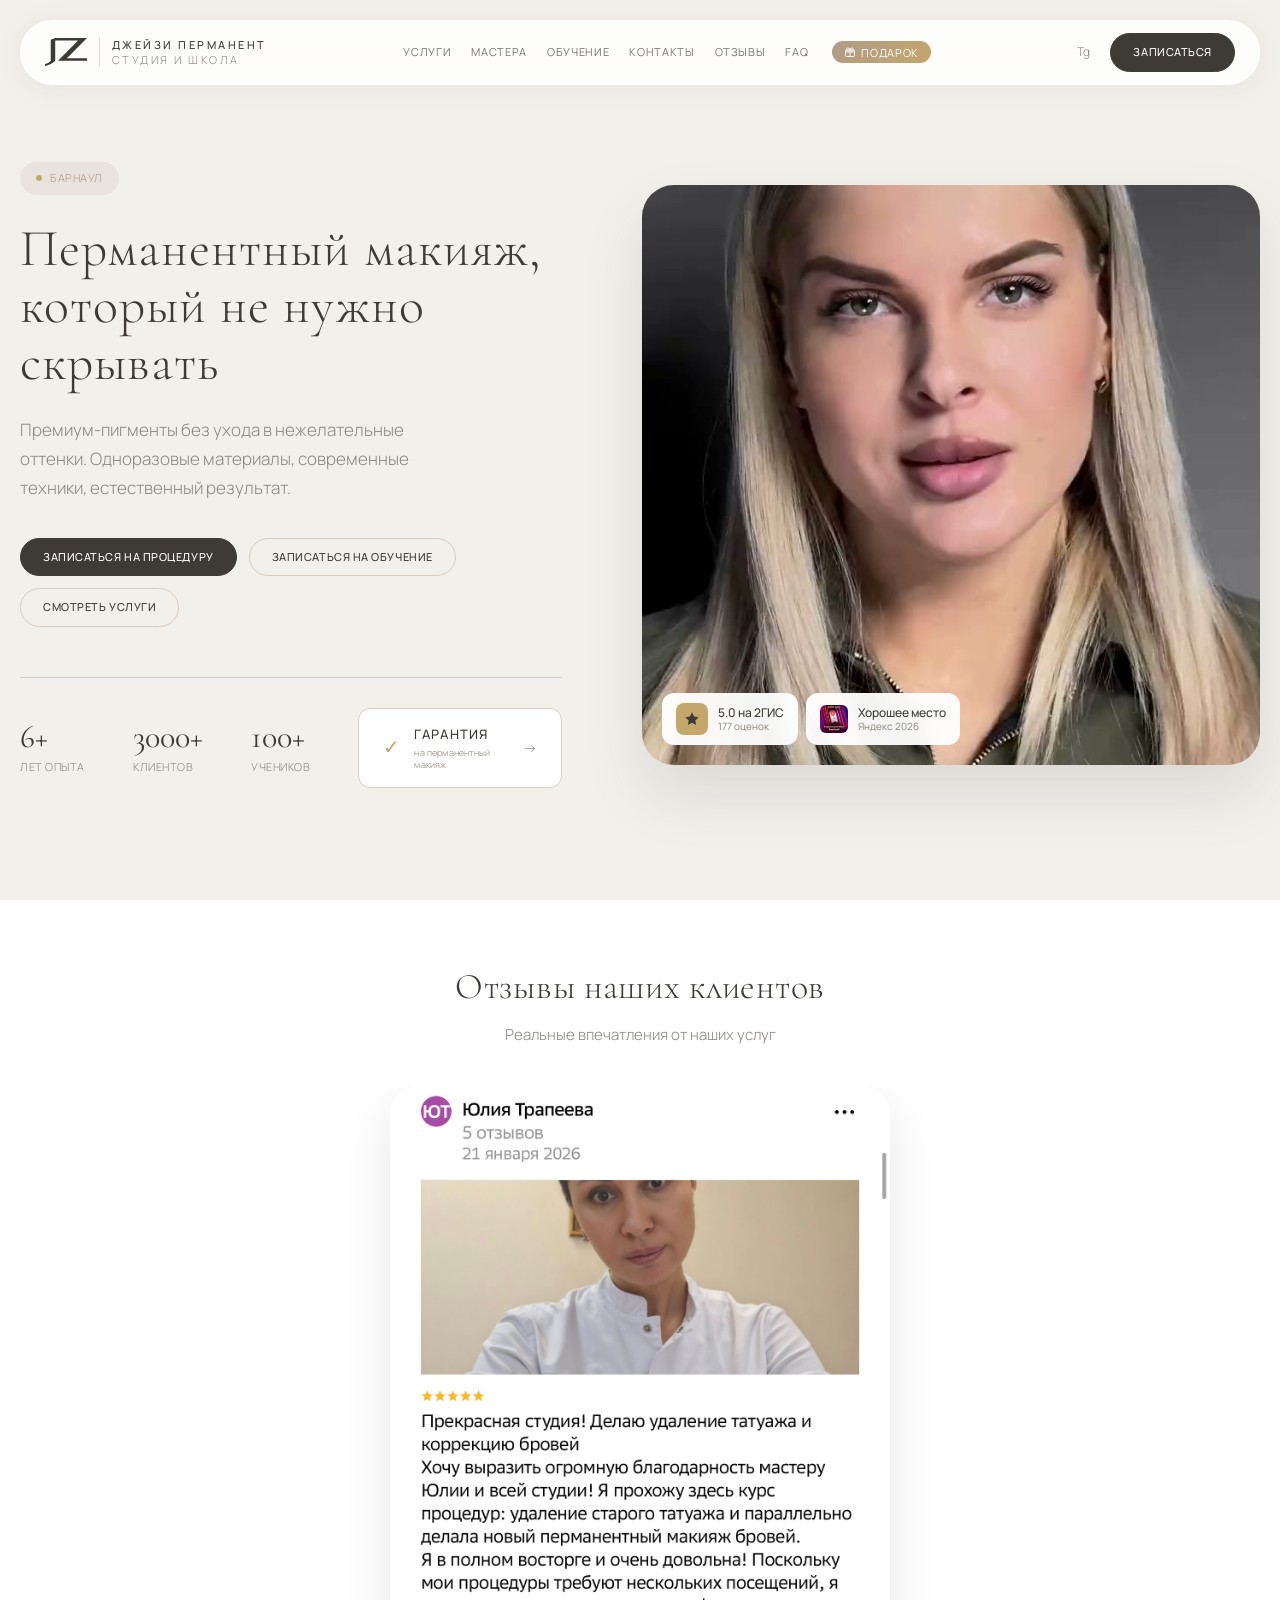
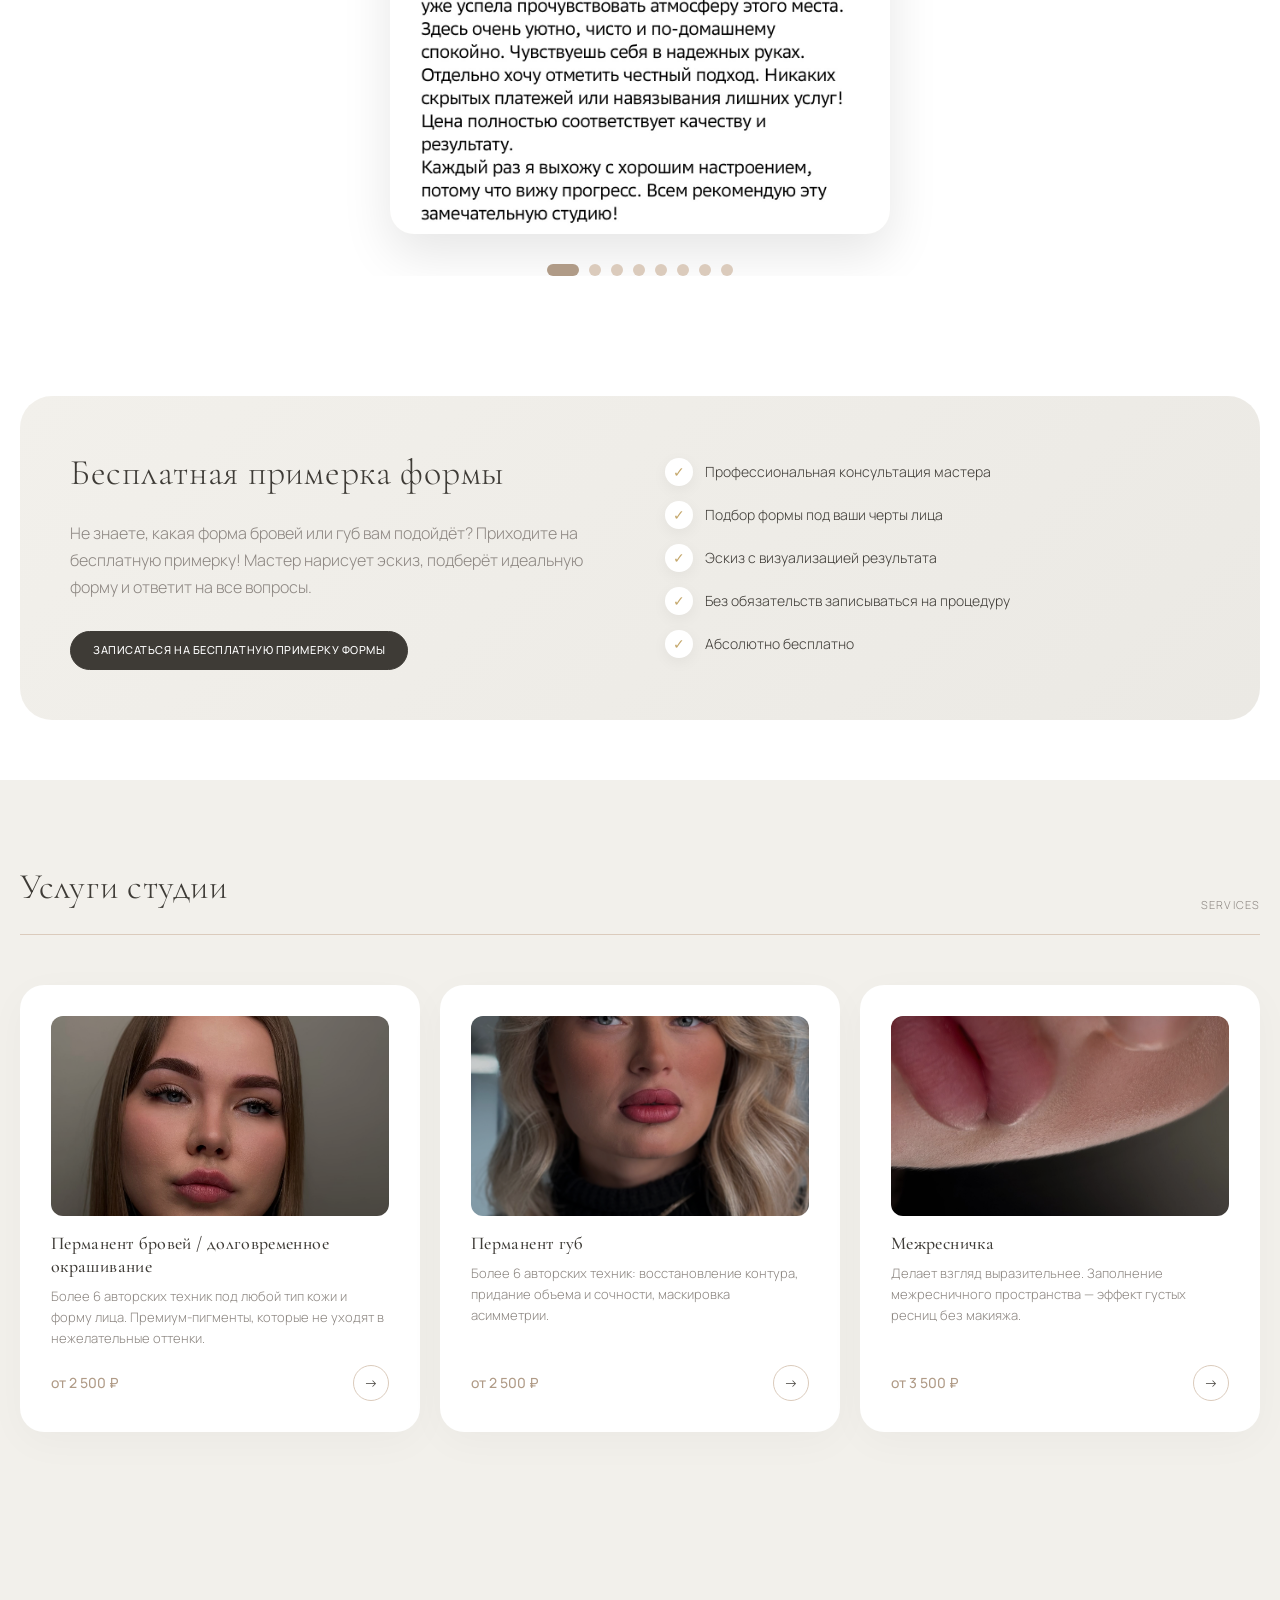
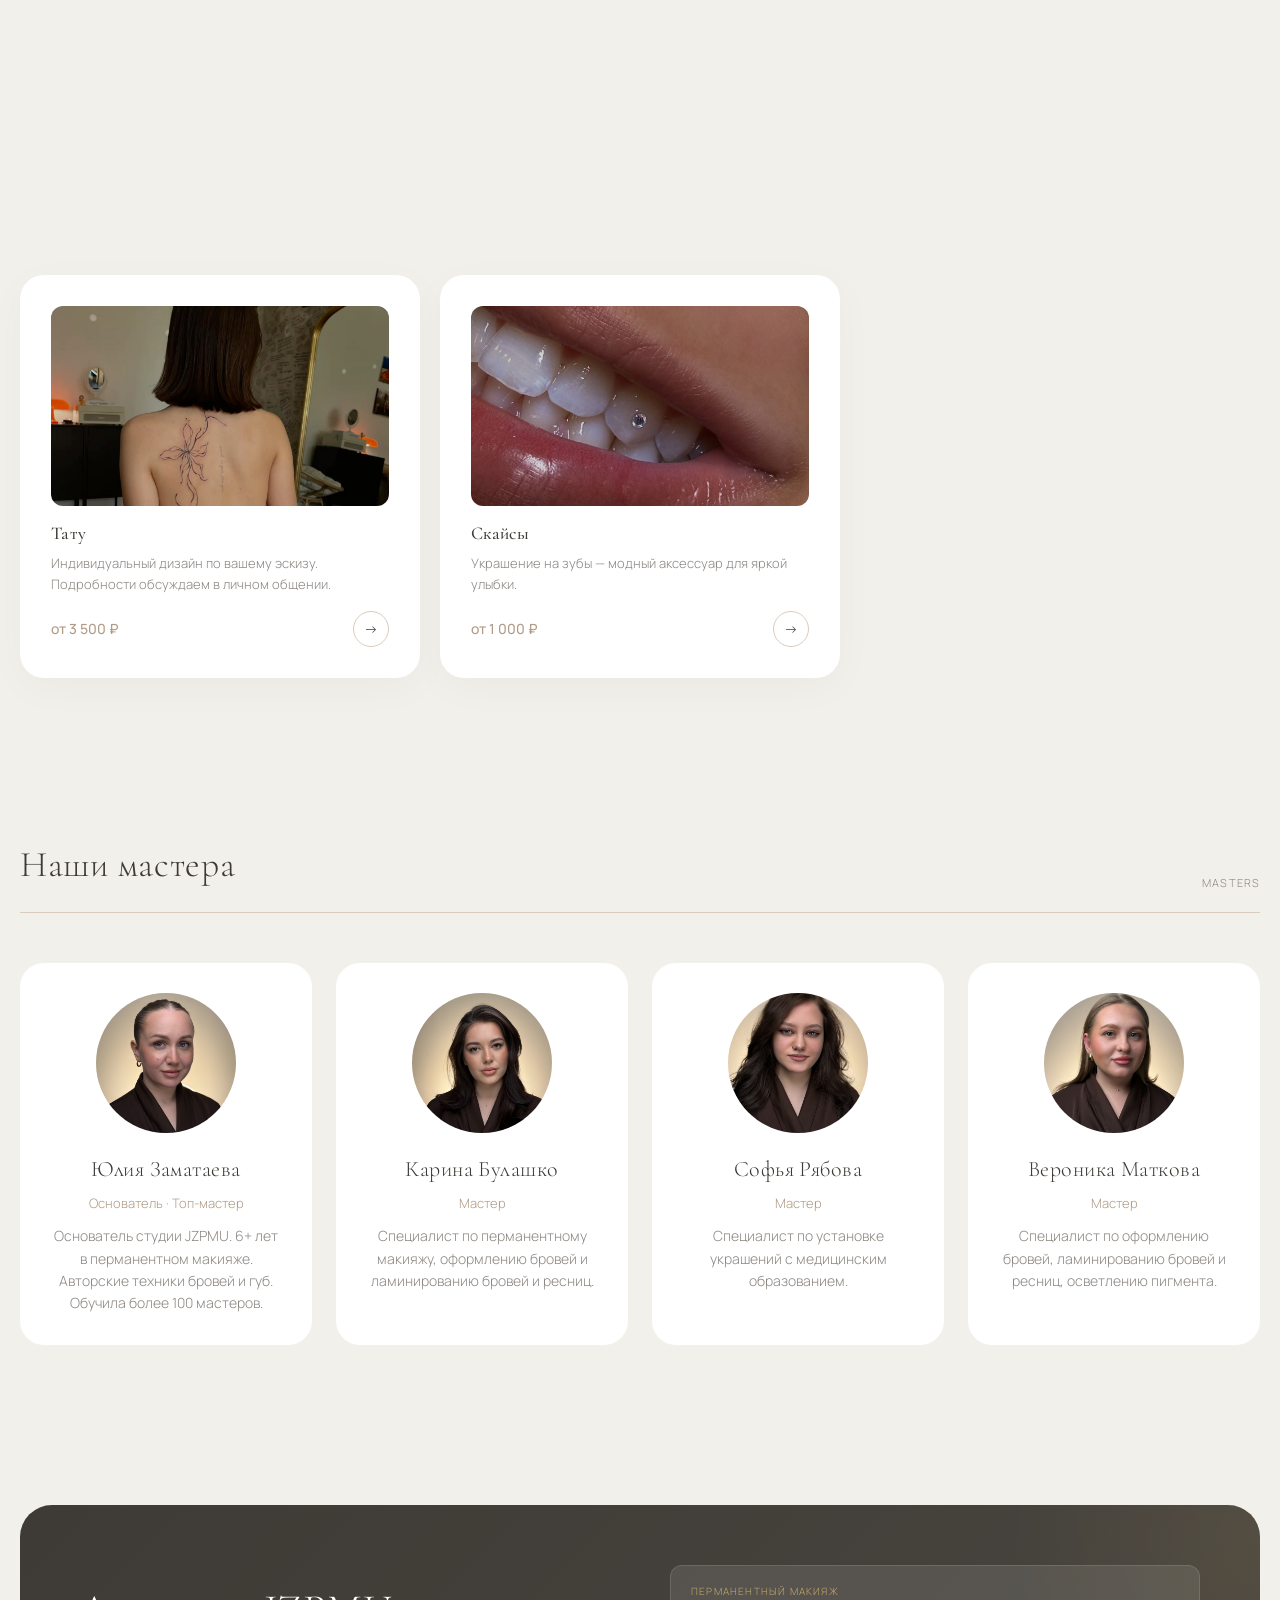
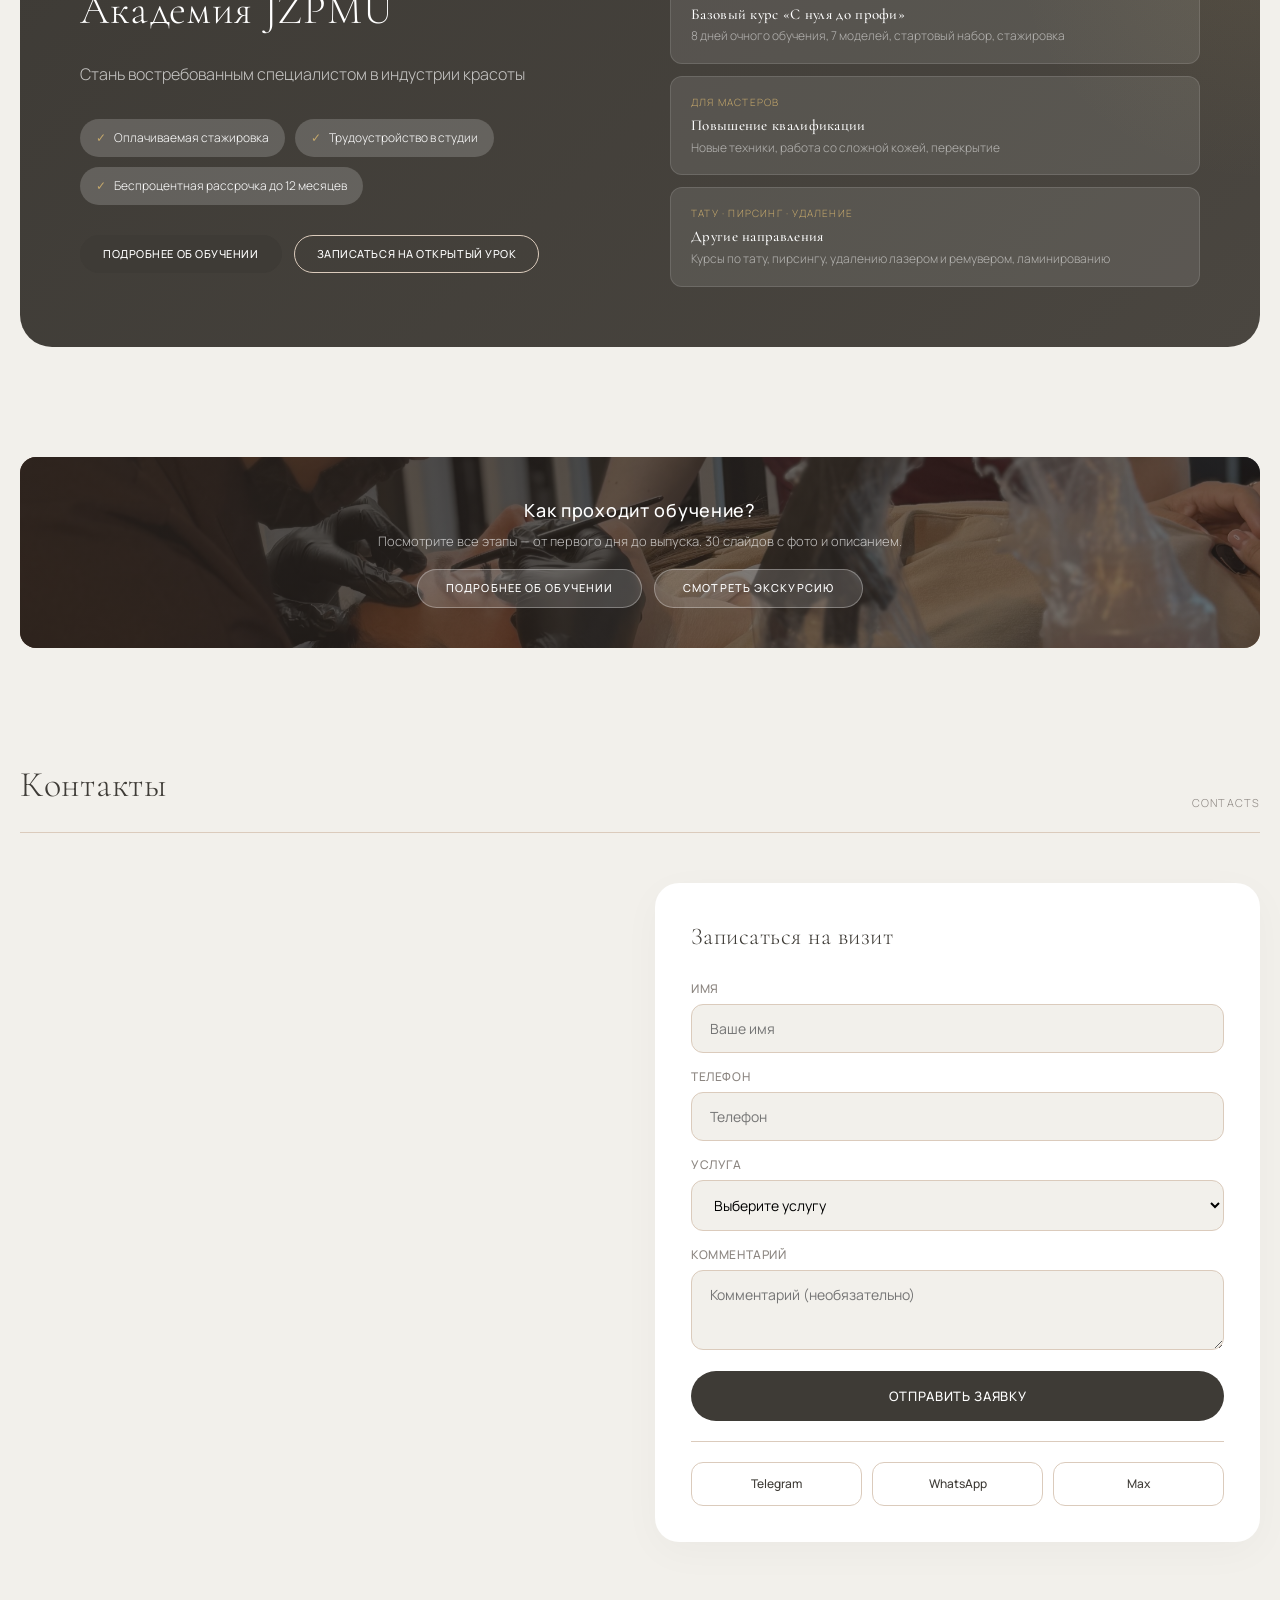
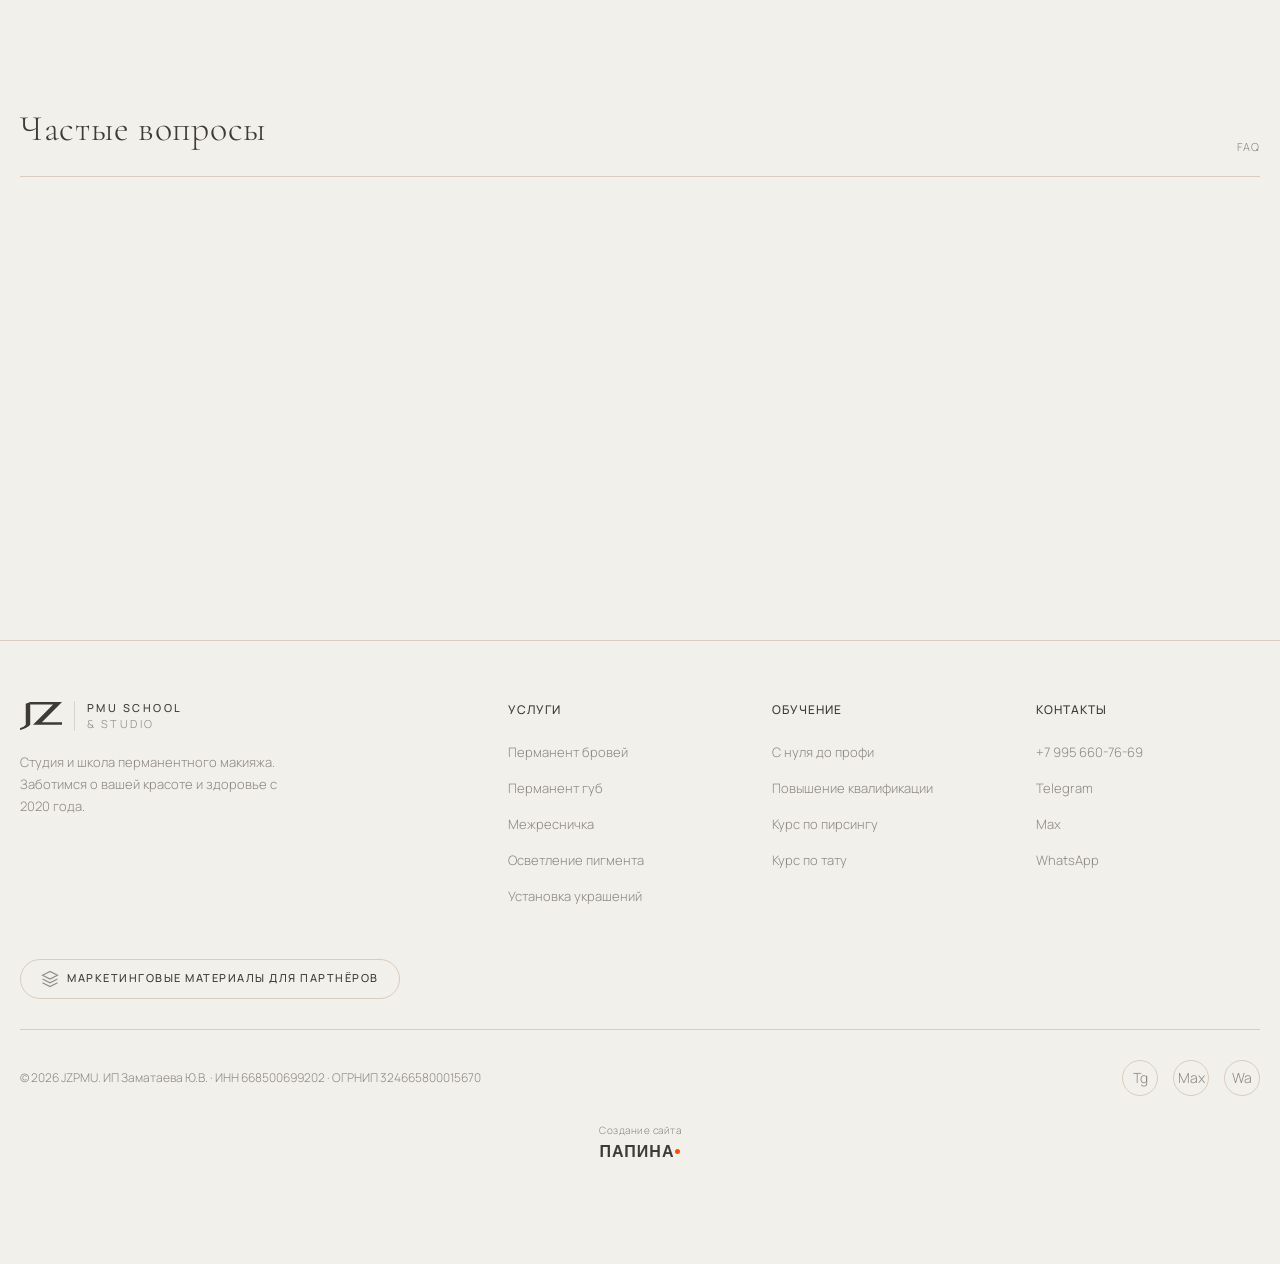
==== index.html @ f604bcf5 "Межресничка: исправлено кадрирование — глаз теперь в центре кадра Made-with: Cursor" ====
<!DOCTYPE html>
<html lang="ru">
<head>
    <meta charset="UTF-8">
    <meta name="viewport" content="width=device-width, initial-scale=1.0">
    <title>JZPMU | Студия и школа перманентного макияжа в Барнауле</title>
    <meta name="description" content="Перманентный макияж бровей, губ, межресничка в Барнауле. Более 6 авторских техник, премиум-пигменты. Обучение мастеров ПМ с нуля. Студия Юлии Заматаевой.">
    <meta name="keywords" content="перманентный макияж Барнаул, ПМ брови, ПМ губы, межресничка, обучение перманентному макияжу, тату, пирсинг, скайсы">
    <link rel="canonical" href="https://jzpmu.ru/">
    <link rel="icon" href="./logo.png" type="image/png">

    <meta property="og:type" content="website">
    <meta property="og:title" content="JZPMU — Студия перманентного макияжа в Барнауле">
    <meta property="og:description" content="Более 6 авторских техник ПМ бровей и губ. Обучение мастеров с нуля. Премиум-пигменты, только одноразовые материалы.">
    <meta property="og:image" content="https://jzpmu.ru/photos/brows-new.jpg">
    <meta property="og:url" content="https://jzpmu.ru/">
    <meta property="og:locale" content="ru_RU">

    <meta name="twitter:card" content="summary_large_image">
    <meta name="twitter:title" content="JZPMU — Студия перманентного макияжа в Барнауле">
    <meta name="twitter:description" content="Более 6 авторских техник ПМ бровей и губ. Обучение мастеров с нуля.">
    <meta name="twitter:image" content="https://jzpmu.ru/photos/brows-new.jpg">

    <link rel="preconnect" href="https://fonts.googleapis.com">
    <link rel="preconnect" href="https://fonts.gstatic.com" crossorigin>
    <link href="https://fonts.googleapis.com/css2?family=Cormorant+Garamond:wght@300;400;500;600&family=Manrope:wght@300;400;500;600&display=swap" rel="stylesheet">
    
    <link rel="stylesheet" href="./style.css">

    <script type="application/ld+json">
    {
      "@context": "https://schema.org",
      "@type": "BeautySalon",
      "name": "JZPMU — Студия перманентного макияжа",
      "description": "Перманентный макияж бровей, губ, межресничка, пирсинг, тату, скайсы в Барнауле. Обучение мастеров ПМ.",
      "url": "https://jzpmu.ru/",
      "image": "https://jzpmu.ru/photos/brows-new.jpg",
      "telephone": "+7-923-162-15-17",
      "address": {
        "@type": "PostalAddress",
        "streetAddress": "ул. Малахова, 148",
        "addressLocality": "Барнаул",
        "addressRegion": "Алтайский край",
        "addressCountry": "RU"
      },
      "geo": {
        "@type": "GeoCoordinates",
        "latitude": 53.3466,
        "longitude": 83.7691
      },
      "openingHoursSpecification": {
        "@type": "OpeningHoursSpecification",
        "dayOfWeek": ["Monday","Tuesday","Wednesday","Thursday","Friday","Saturday","Sunday"],
        "opens": "09:00",
        "closes": "21:00"
      },
      "priceRange": "₽₽",
      "hasOfferCatalog": {
        "@type": "OfferCatalog",
        "name": "Услуги",
        "itemListElement": [
          {"@type": "Offer", "itemOffered": {"@type": "Service", "name": "Перманент бровей", "description": "Более 6 авторских техник под любой тип кожи и форму лица"}},
          {"@type": "Offer", "itemOffered": {"@type": "Service", "name": "Перманент губ", "description": "Авторские техники перманентного макияжа губ"}},
          {"@type": "Offer", "itemOffered": {"@type": "Service", "name": "Межресничка", "description": "Перманентная прорисовка межресничного пространства"}},
          {"@type": "Offer", "itemOffered": {"@type": "Service", "name": "Тату", "description": "Мини-тату и художественные татуировки"}},
          {"@type": "Offer", "itemOffered": {"@type": "Service", "name": "Пирсинг", "description": "Профессиональный пирсинг"}},
          {"@type": "Offer", "itemOffered": {"@type": "Service", "name": "Скайсы", "description": "Украшения для зубов"}}
        ]
      }
    }
    </script>
</head>
<body>
    <a href="#main-content" class="skip-link">Перейти к содержимому</a>

    <!-- HEADER -->
    <header>
        <nav class="navbar">
            <div class="logo">
                <img src="./logo.svg" alt="Джейзи Перманент — Студия и школа" class="logo-mark">
                <!-- Десктоп: одна строка -->
                <div class="logo-text logo-text--desktop">Джейзи Перманент — Студия и школа</div>
                <!-- Мобайл: divider + две строки -->
                <div class="logo-divider"></div>
                <div class="logo-name-mobile">
                    <span class="logo-name__primary">Джейзи Перманент</span>
                    <span class="logo-name__secondary">Студия и школа</span>
                </div>
            </div>

            <div class="nav-menu">
                <a href="#services">Услуги</a>
                <a href="#masters">Мастера</a>
                <a href="academy.html">Обучение</a>
                <a href="#contacts">Контакты</a>
                <a href="#reviews">Отзывы</a>
                <a href="#faq">FAQ</a>
                <a href="#fitting" class="nav-gift"><svg viewBox="0 0 24 24"><rect x="3" y="8" width="18" height="13" rx="2"/><path d="M12 8v13"/><path d="M3 12h18"/><path d="M12 8a4 4 0 00-4-4c-1.5 0-3 1-3 3s2 3 4 3"/><path d="M12 8a4 4 0 014-4c1.5 0 3 1 3 3s-2 3-4 3"/></svg>Подарок</a>
            </div>

            <div class="nav-buttons">
                <a href="https://t.me/jzpmu" class="btn-icon nav-tg" target="_blank">Tg</a>
                <a href="https://dkd.su/1000288" class="btn-pill primary nav-book" target="_blank">Записаться</a>
                <button class="mobile-menu-btn" id="mobileMenuBtn">
                    <span></span>
                    <span></span>
                    <span></span>
                </button>
            </div>
        </nav>
    </header>

    <main id="main-content">

    <!-- STICKY-БАР (мобайл) -->
    <div class="sticky-bar" id="sticky-bar" aria-hidden="true">
        <div class="sticky-bar__inner">
            <a href="https://t.me/jzpmu" class="sticky-tg" target="_blank" rel="noopener" aria-label="Написать в Telegram">
                <div class="sticky-tg__circle">
                    <svg viewBox="0 0 24 24" fill="currentColor" aria-hidden="true">
                        <path d="M12 0C5.373 0 0 5.373 0 12s5.373 12 12 12 12-5.373 12-12S18.627 0 12 0zm5.562 8.248l-2.04 9.613c-.15.674-.544.838-1.103.52l-3.04-2.24-1.467 1.412c-.162.162-.298.298-.612.298l.218-3.092 5.632-5.09c.245-.218-.054-.338-.38-.12L7.24 14.48l-3.01-.94c-.654-.204-.667-.654.137-.97l11.73-4.524c.544-.196 1.02.12.844.97z"/>
                    </svg>
                </div>
                <div class="sticky-tg__text">
                    <span class="sticky-tg__label">Telegram</span>
                    <span class="sticky-tg__sub">Написать нам</span>
                </div>
            </a>
            <a href="https://dkd.su/1000288" class="sticky-btn-book" target="_blank">Записаться</a>
        </div>
    </div>

    <!-- МОБИЛЬНОЕ МЕНЮ -->
    <div class="mobile-menu-overlay" id="mobileMenuOverlay"></div>
    <div class="mobile-menu-panel" id="mobileMenuPanel">
        <button class="mobile-menu-close" id="mobileMenuClose">×</button>
        <nav>
            <a href="#services">Услуги</a>
            <a href="#masters">Мастера</a>
            <a href="academy.html">Обучение</a>
            <a href="#contacts">Контакты</a>
            <a href="#reviews">Отзывы</a>
            <a href="#faq">FAQ</a>
            <a href="#fitting" class="mobile-gift-link">Подарок</a>
            <a href="https://t.me/jzpmu" target="_blank">Telegram</a>
        </nav>
    </div>

    <!-- КНОПКА НАВЕРХ -->
    <button class="back-to-top" id="backToTop" aria-label="Наверх">↑</button>

    <!-- HERO -->
    <section class="hero">
        <div class="container">
            <div class="hero-layout">
                <div class="hero-content">
                    <div class="hero-badge">Барнаул</div>
                    <h1>Перманентный макияж, который не нужно скрывать</h1>
                    <p>Премиум-пигменты без ухода в нежелательные оттенки. Одноразовые материалы, современные техники, естественный результат.</p>

                    <div class="hero-buttons">
                        <a href="https://dkd.su/1000288" class="btn-pill primary" target="_blank">Записаться на процедуру</a>
                        <a href="academy.html" class="btn-pill">Записаться на обучение</a>
                        <a href="#services" class="btn-pill">Смотреть услуги</a>
                    </div>

                    <div class="hero-facts">
                        <div class="hero-fact">
                            <div class="hero-fact-number">6+</div>
                            <div class="hero-fact-label">Лет опыта</div>
                        </div>
                        <div class="hero-fact">
                            <div class="hero-fact-number">3000+</div>
                            <div class="hero-fact-label">Клиентов</div>
                        </div>
                        <div class="hero-fact">
                            <div class="hero-fact-number">100+</div>
                            <div class="hero-fact-label">Учеников</div>
                        </div>
                        <div class="hero-fact hero-fact--warranty" onclick="openModal('warranty')">
                            <div class="hero-fact-number">✓</div>
                            <div class="hero-fact-warranty-text">
                                <div class="hero-fact-label">Гарантия</div>
                                <div class="hero-fact-sub">на перманентный макияж</div>
                            </div>
                            <div class="hero-fact-arrow">→</div>
                        </div>
                    </div>
                </div>

                <div class="hero-img-container">
                    <video class="hero-img" autoplay muted loop playsinline poster="./photos/hero-poster.jpg" preload="metadata" style="object-fit: cover;">
                        <source src="./photos/hero-video.mp4" type="video/mp4">
                    </video>
                    <div class="hero-img-badges">
                        <div class="hero-img-badge">
                            <div class="hero-img-badge-icon"><svg width="16" height="16" viewBox="0 0 24 24" fill="currentColor" stroke="none"><path d="M12 2l3.09 6.26L22 9.27l-5 4.87 1.18 6.88L12 17.77l-6.18 3.25L7 14.14 2 9.27l6.91-1.01L12 2z"/></svg></div>
                            <div class="hero-img-badge-text">
                                5.0 на 2ГИС
                                <span>177 оценок</span>
                            </div>
                        </div>
                        <a href="https://yandex.ru/maps" target="_blank" rel="noopener" class="hero-img-badge hero-img-badge--yandex">
                            <img src="./photos/good-place-badge.jpg" alt="Яндекс Карты — Хорошее место 2026" width="28" height="28" style="border-radius: 6px;">
                            <div class="hero-img-badge-text">
                                Хорошее место
                                <span>Яндекс 2026</span>
                            </div>
                        </a>
                    </div>
                </div>
            </div>
        </div>
    </section>

    <!-- ОТЗЫВЫ -->
    <section class="reviews-section" id="reviews">
        <div class="container">
            <div class="reviews-header">
                <h2>Отзывы наших клиентов</h2>
                <p>Реальные впечатления от наших услуг</p>
            </div>

            <div class="reviews-slider">
                <div class="reviews-track" id="reviewsTrack">
                    <div class="review-slide">
                        <img loading="lazy" src="./photos/client-01.png" width="335" height="500" alt="Отзыв клиента" class="review-image">
                    </div>
                    <div class="review-slide">
                        <img loading="lazy" src="./photos/client-02.png" width="335" height="500" alt="Отзыв клиента" class="review-image">
                    </div>
                    <div class="review-slide">
                        <img loading="lazy" src="./photos/client-03.png" width="335" height="500" alt="Отзыв клиента" class="review-image">
                    </div>
                    <div class="review-slide">
                        <img loading="lazy" src="./photos/client-04.png" width="335" height="500" alt="Отзыв клиента" class="review-image">
                    </div>
                    <div class="review-slide">
                        <img loading="lazy" src="./photos/client-05.png" width="335" height="500" alt="Отзыв клиента" class="review-image">
                    </div>
                    <div class="review-slide">
                        <img loading="lazy" src="./photos/client-06.png" width="335" height="500" alt="Отзыв клиента" class="review-image">
                    </div>
                    <div class="review-slide">
                        <img loading="lazy" src="./photos/client-07.png" width="335" height="500" alt="Отзыв клиента" class="review-image">
                    </div>
                    <div class="review-slide">
                        <img loading="lazy" src="./photos/client-08.png" width="335" height="500" alt="Отзыв клиента" class="review-image">
                    </div>
                </div>

                <div class="review-dots">
                    <span class="review-dot active" data-slide="0"></span>
                    <span class="review-dot" data-slide="1"></span>
                    <span class="review-dot" data-slide="2"></span>
                    <span class="review-dot" data-slide="3"></span>
                    <span class="review-dot" data-slide="4"></span>
                    <span class="review-dot" data-slide="5"></span>
                    <span class="review-dot" data-slide="6"></span>
                    <span class="review-dot" data-slide="7"></span>
                </div>
            </div>
        </div>
    </section>

    <!-- БЕСПЛАТНАЯ ПРИМЕРКА ФОРМЫ -->
    <section class="fitting-section" id="fitting">
        <div class="container">
            <div class="fitting-card">
                <div class="fitting-content">
                    <h2>Бесплатная примерка формы</h2>
                    <p>Не знаете, какая форма бровей или губ вам подойдёт? Приходите на бесплатную примерку! Мастер нарисует эскиз, подберёт идеальную форму и ответит на все вопросы.</p>
                    
                    <a href="https://dkd.su/1000288" class="btn-pill primary" style="display: inline-flex;" target="_blank">Записаться на бесплатную примерку формы</a>
                </div>

                <div class="fitting-features">
                    <div class="fitting-feature">Профессиональная консультация мастера</div>
                    <div class="fitting-feature">Подбор формы под ваши черты лица</div>
                    <div class="fitting-feature">Эскиз с визуализацией результата</div>
                    <div class="fitting-feature">Без обязательств записываться на процедуру</div>
                    <div class="fitting-feature">Абсолютно бесплатно</div>
                </div>
            </div>
        </div>
    </section>

    <!-- УСЛУГИ -->
    <section id="services">
        <div class="container">
            <div class="section-header">
                <h2>Услуги студии</h2>
                <span>Services</span>
            </div>

            <div class="services-grid">

                <div class="card" onclick="openModal('brows')">
                    <img loading="lazy" class="card-img" src="./photos/brows-new.jpg" width="380" height="200" alt="Перманент бровей / долговременное окрашивание" style="object-position: center 28%;">
                    <h3>Перманент бровей / долговременное окрашивание</h3>
                    <p>Более 6 авторских техник под любой тип кожи и форму лица. Премиум-пигменты, которые не уходят в нежелательные оттенки.</p>
                    <div class="card-bottom">
                        <div class="card-price">от 2 500 ₽</div>
                        <div class="card-arrow">→</div>
                    </div>
                </div>

                <div class="card" onclick="openModal('lips')">
                    <img loading="lazy" class="card-img" src="./photos/lips-new.jpg" width="380" height="200" alt="Перманент губ" style="object-position: center 62%;">
                    <h3>Перманент губ</h3>
                    <p>Более 6 авторских техник: восстановление контура, придание объема и сочности, маскировка асимметрии.</p>
                    <div class="card-bottom">
                        <div class="card-price">от 2 500 ₽</div>
                        <div class="card-arrow">→</div>
                    </div>
                </div>

                <div class="card" onclick="openModal('eyes')">
                    <img loading="lazy" class="card-img" src="./photos/eyes-mezhresn.jpg" width="380" height="200" alt="Межресничка" style="object-position: center center; object-fit: cover;">
                    <h3>Межресничка</h3>
                    <p>Делает взгляд выразительнее. Заполнение межресничного пространства — эффект густых ресниц без макияжа.</p>
                    <div class="card-bottom">
                        <div class="card-price">от 3 500 ₽</div>
                        <div class="card-arrow">→</div>
                    </div>
                </div>

                <div class="card accent" onclick="openModal('removal')">
                    <img loading="lazy" class="card-img" src="./photos/removal-new.jpg" width="380" height="200" alt="Осветление пигмента" style="object-position: center 40%;">
                    <h3>Осветление пигмента</h3>
                    <p>Бережно удаляем старый татуаж и чужие ошибки. Лазер и ремувер — без ожогов и рубцов.</p>
                    <div class="card-bottom">
                        <div class="card-price" style="color: var(--accent-gold);">от 2 700 ₽</div>
                        <div class="card-arrow" style="border-color: rgba(255,255,255,0.2);">→</div>
                    </div>
                </div>

                <div class="card" onclick="openModal('piercing')">
                    <img loading="lazy" class="card-img" src="./photos/piercing-new.jpg" width="380" height="200" alt="Установка украшений" style="object-position: center 22%;">
                    <h3>Установка украшений</h3>
                    <p>22 вида проколов. Делаем установку украшений правильно. Безопасно и стерильно.</p>
                    <div class="card-bottom">
                        <div class="card-price">от 900 ₽</div>
                        <div class="card-arrow">→</div>
                    </div>
                </div>

                <div class="card" onclick="openModal('lami')">
                    <img loading="lazy" class="card-img" src="./photos/lami-new.jpg" width="380" height="200" alt="Брови и ресницы" style="object-position: center 28%;">
                    <h3>Брови и ресницы</h3>
                    <p>Ламинирование, архитектура и окрашивание. Уходовые процедуры для выразительного взгляда.</p>
                    <div class="card-bottom">
                        <div class="card-price">от 800 ₽</div>
                        <div class="card-arrow">→</div>
                    </div>
                </div>

                <div class="card" onclick="openModal('tattoo')">
                    <img loading="lazy" class="card-img" src="./photos/tattoo-new.jpg" width="380" height="200" alt="Тату" style="object-position: center 30%;">
                    <h3>Тату</h3>
                    <p>Индивидуальный дизайн по вашему эскизу. Подробности обсуждаем в личном общении.</p>
                    <div class="card-bottom">
                        <div class="card-price">от 3 500 ₽</div>
                        <div class="card-arrow">→</div>
                    </div>
                </div>

                <div class="card" onclick="openModal('skyce')">
                    <img loading="lazy" class="card-img" src="./photos/skyce-new.jpg" width="380" height="200" alt="Скайсы" style="object-position: center;">
                    <h3>Скайсы</h3>
                    <p>Украшение на зубы — модный аксессуар для яркой улыбки.</p>
                    <div class="card-bottom">
                        <div class="card-price">от 1 000 ₽</div>
                        <div class="card-arrow">→</div>
                    </div>
                </div>

            </div>
        </div>
    </section>

    <!-- МАСТЕРА -->
    <section id="masters" style="padding: 80px 0;">
        <div class="container">
            <div class="section-header">
                <h2>Наши мастера</h2>
                <span>Masters</span>
            </div>

            <div style="display: grid; grid-template-columns: repeat(auto-fill, minmax(280px, 1fr)); gap: 24px;">
                <div style="background: var(--bg-card); border-radius: var(--radius-box); padding: 30px; text-align: center;">
                    <img src="./photos/master-yulia.jpg" alt="Юлия Заматаева" loading="lazy" style="width: 140px; height: 140px; border-radius: 50%; object-fit: cover; margin: 0 auto 20px; display: block;">
                    <h3 style="font-size: 22px; margin-bottom: 8px;">Юлия Заматаева</h3>
                    <p style="color: var(--accent); font-size: 13px; margin-bottom: 12px;">Основатель · Топ-мастер</p>
                    <p style="color: var(--text-muted); font-size: 14px; line-height: 1.6;">Основатель студии JZPMU. 6+ лет в перманентном макияже. Авторские техники бровей и губ. Обучила более 100 мастеров.</p>
                </div>
                <div style="background: var(--bg-card); border-radius: var(--radius-box); padding: 30px; text-align: center;">
                    <img src="./photos/master-karina.jpg" alt="Карина Булашко" loading="lazy" style="width: 140px; height: 140px; border-radius: 50%; object-fit: cover; margin: 0 auto 20px; display: block;">
                    <h3 style="font-size: 22px; margin-bottom: 8px;">Карина Булашко</h3>
                    <p style="color: var(--accent); font-size: 13px; margin-bottom: 12px;">Мастер</p>
                    <p style="color: var(--text-muted); font-size: 14px; line-height: 1.6;">Специалист по перманентному макияжу, оформлению бровей и ламинированию бровей и ресниц.</p>
                </div>
                <div style="background: var(--bg-card); border-radius: var(--radius-box); padding: 30px; text-align: center;">
                    <img src="./photos/master-sofya.jpg" alt="Рябова Софья" loading="lazy" style="width: 140px; height: 140px; border-radius: 50%; object-fit: cover; margin: 0 auto 20px; display: block;">
                    <h3 style="font-size: 22px; margin-bottom: 8px;">Софья Рябова</h3>
                    <p style="color: var(--accent); font-size: 13px; margin-bottom: 12px;">Мастер</p>
                    <p style="color: var(--text-muted); font-size: 14px; line-height: 1.6;">Специалист по установке украшений с медицинским образованием.</p>
                </div>
                <div style="background: var(--bg-card); border-radius: var(--radius-box); padding: 30px; text-align: center;">
                    <img src="./photos/master-veronika.jpg" alt="Вероника Маткова" loading="lazy" style="width: 140px; height: 140px; border-radius: 50%; object-fit: cover; margin: 0 auto 20px; display: block;">
                    <h3 style="font-size: 22px; margin-bottom: 8px;">Вероника Маткова</h3>
                    <p style="color: var(--accent); font-size: 13px; margin-bottom: 12px;">Мастер</p>
                    <p style="color: var(--text-muted); font-size: 14px; line-height: 1.6;">Специалист по оформлению бровей, ламинированию бровей и ресниц, осветлению пигмента.</p>
                </div>
            </div>
        </div>
    </section>

    <!-- ОБУЧЕНИЕ -->
    <section id="academy">
        <div class="container">
            <div class="academy-preview">
                <div class="academy-content">
                    <h2>Академия JZPMU</h2>
                    <p>Стань востребованным специалистом в индустрии красоты</p>
                    
                    <div class="academy-features">
                        <div class="academy-feature">Оплачиваемая стажировка</div>
                        <div class="academy-feature">Трудоустройство в студии</div>
                        <div class="academy-feature">Беспроцентная рассрочка до 12 месяцев</div>
                    </div>

                    <div style="display: flex; gap: 12px; flex-wrap: wrap; margin-top: 10px;">
                        <a href="academy.html" class="btn-pill primary">Подробнее об обучении</a>
                        <a href="academy.html#application" class="btn-pill">Записаться на открытый урок</a>
                    </div>
                </div>

                <div class="academy-programs-side">
                    <a href="academy.html" class="academy-program-card">
                        <div class="apc-tag">Перманентный макияж</div>
                        <h4>Базовый курс «С нуля до профи»</h4>
                        <p>8 дней очного обучения, 7 моделей, стартовый набор, стажировка</p>
                    </a>
                    <a href="academy.html#other-courses" class="academy-program-card">
                        <div class="apc-tag">Для мастеров</div>
                        <h4>Повышение квалификации</h4>
                        <p>Новые техники, работа со сложной кожей, перекрытие</p>
                    </a>
                    <a href="academy.html#other-courses" class="academy-program-card">
                        <div class="apc-tag">Тату · Пирсинг · Удаление</div>
                        <h4>Другие направления</h4>
                        <p>Курсы по тату, пирсингу, удалению лазером и ремувером, ламинированию</p>
                    </a>
                </div>
            </div>
        </div>
    </section>

    <!-- КАК ПРОХОДИТ ОБУЧЕНИЕ -->
    <div class="container">
        <div class="excursion-banner" style="cursor: default;">
            <img loading="lazy" class="excursion-banner__bg" src="./photos/excursion-bg-1.jpg" width="1280" height="600" alt="Обучение в JZPMU">
            <div class="excursion-banner__overlay"></div>
            <div class="excursion-banner__content">
                <div class="excursion-banner__heading">Как проходит обучение?</div>
                <div class="excursion-banner__sub">Посмотрите все этапы — от первого дня до выпуска. 30 слайдов с фото и описанием.</div>
                <div style="display: flex; gap: 12px; flex-wrap: wrap; margin-top: 15px; justify-content: center;">
                    <a href="academy.html" class="excursion-banner__btn" style="text-decoration: none;">Подробнее об обучении</a>
                    <span class="excursion-banner__btn" onclick="openExcursion()">Смотреть экскурсию</span>
                </div>
            </div>
        </div>
    </div>

    <!-- КОНТАКТЫ -->
    <section id="contacts">
        <div class="container">
            <div class="section-header">
                <h2>Контакты</h2>
                <span>Contacts</span>
            </div>

            <div class="contacts-grid">
                <div>
                    <div class="contact-card">
                        <h3>Барнаул</h3>
                        <div class="contact-info">
                            <strong>БЦ «Форум»</strong><br>
                            ул. Гоголя, 36<br>
                            Этаж 2, офис 202<br><br>
                            <strong>Режим работы:</strong><br>
                            Ежедневно 09:00–22:00<br>
                            по предварительной записи<br><br>
                            <strong>Телефон:</strong><br>
                            <a href="tel:+79956607669" style="color: var(--accent); font-weight: 500;">+7 995 660-76-69</a>
                        </div>
                    </div>
                </div>

                <div class="contact-form">
                    <h3>Записаться на визит</h3>
                    <form id="contactForm" onsubmit="return submitToTelegram(event)" novalidate>
                        <div class="form-group">
                            <label for="formName">Имя</label>
                            <input type="text" id="formName" name="name" autocomplete="name" placeholder="Ваше имя" required>
                            <span class="form-error" id="formNameError"></span>
                        </div>
                        <div class="form-group">
                            <label for="formPhone">Телефон</label>
                            <input type="tel" id="formPhone" name="phone" autocomplete="tel" placeholder="Телефон" required>
                            <span class="form-error" id="formPhoneError"></span>
                        </div>
                        <div class="form-group">
                            <label for="formService">Услуга</label>
                            <select id="formService" name="service">
                                <option value="">Выберите услугу</option>
                                <option value="Перманент бровей / долговременное окрашивание">Перманент бровей / долговременное окрашивание</option>
                                <option value="Перманент губ">Перманент губ</option>
                                <option value="Межресничка">Межресничка</option>
                                <option value="Осветление пигмента">Осветление пигмента</option>
                                <option value="Установка украшений">Установка украшений</option>
                                <option value="Брови и ресницы">Брови и ресницы</option>
                                <option value="Тату">Тату</option>
                                <option value="Скайсы">Скайсы</option>
                                <option value="Обучение">Обучение</option>
                            </select>
                        </div>
                        <div class="form-group">
                            <label for="formComment">Комментарий</label>
                            <textarea id="formComment" name="comment" placeholder="Комментарий (необязательно)"></textarea>
                        </div>
                        <button type="submit" class="form-submit" id="formSubmitBtn">Отправить заявку</button>
                    </form>

                    <div class="form-messengers">
                        <a href="https://t.me/jzpmu" class="messenger-btn" target="_blank">Telegram</a>
                        <a href="https://wa.me/79956607669" class="messenger-btn" target="_blank">WhatsApp</a>
                        <a href="https://max.ru/id668500699202_biz" class="messenger-btn" target="_blank">Max</a>
                    </div>
                </div>
            </div>
        </div>
    </section>

    <!-- FAQ -->
    <section id="faq">
        <div class="container">
            <div class="section-header">
                <h2>Частые вопросы</h2>
                <span>FAQ</span>
            </div>

            <div class="faq-grid">
                
                <div class="faq-item">
                    <div class="faq-question" onclick="toggleFaq(this)">Больно ли делать перманент?</div>
                    <div class="faq-answer">
                        <div class="faq-answer-content">Мы используем качественную анестезию, которая делает процедуру комфортной. Ощущения индивидуальны — большинство клиентов описывают их как лёгкое покалывание. Зона губ чуть чувствительнее, чем брови.</div>
                    </div>
                </div>

                <div class="faq-item">
                    <div class="faq-question" onclick="toggleFaq(this)">Сбриваются ли волоски при ПМ бровей?</div>
                    <div class="faq-answer">
                        <div class="faq-answer-content">Нет, мы работаем между волосками, не затрагивая их. Ваши натуральные брови остаются нетронутыми, а перманент создаёт красивый фон.</div>
                    </div>
                </div>

                <div class="faq-item">
                    <div class="faq-question" onclick="toggleFaq(this)">Какие противопоказания?</div>
                    <div class="faq-answer">
                        <div class="faq-answer-content">Беременность, кормление грудью, сахарный диабет, онкология, кожные заболевания в зоне процедуры, герпес в активной фазе, приём антикоагулянтов. Полный список обсуждаем на консультации.</div>
                    </div>
                </div>

                <div class="faq-item">
                    <div class="faq-question" onclick="toggleFaq(this)">Нужно ли делать коррекцию?</div>
                    <div class="faq-answer">
                        <div class="faq-answer-content">Да, коррекция через 4-6 недель входит в процесс. Она нужна для закрепления результата — кожа по-разному принимает пигмент, и коррекция позволяет довести работу до идеала.</div>
                    </div>
                </div>

                <div class="faq-item">
                    <div class="faq-question" onclick="toggleFaq(this)">Сколько времени заживает?</div>
                    <div class="faq-answer">
                        <div class="faq-answer-content">Активное заживление — 5-7 дней (образование и отхождение корочек). Полное восстановление цвета — до 4 недель. Выдаём подробную памятку по уходу.</div>
                    </div>
                </div>

                <div class="faq-item">
                    <div class="faq-question" onclick="toggleFaq(this)">Как ухаживать за зоной ПМ?</div>
                    <div class="faq-answer">
                        <div class="faq-answer-content">Первые дни: не мочить, не распаривать, не трогать руками, обрабатывать заживляющим средством. Подробную инструкцию выдаём после процедуры и остаёмся на связи.</div>
                    </div>
                </div>

                <div class="faq-item">
                    <div class="faq-question" onclick="toggleFaq(this)">Насколько хватает эффекта?</div>
                    <div class="faq-answer">
                        <div class="faq-answer-content">От 1 до 3 лет в зависимости от типа кожи, образа жизни и ухода. Жирная кожа держит пигмент меньше, сухая — дольше. Рефреш раз в 1-2 года поддержит яркость.</div>
                    </div>
                </div>

                <div class="faq-item">
                    <div class="faq-question" onclick="toggleFaq(this)">Я нашла ПМ дешевле. Почему у вас такие цены?</div>
                    <div class="faq-answer">
                        <div class="faq-answer-content">Мы используем премиум-пигменты, которые гарантированно не уходят в синий, красный или серый. Только одноразовые материалы. 7+ лет опыта и постоянное обучение. Цена — это инвестиция в результат на годы.</div>
                    </div>
                </div>

            </div>
        </div>
    </section>

    </main>

    <!-- FOOTER -->
    <footer>
        <div class="container">
            <div class="footer-grid">
                <div class="footer-brand">
                    <div class="logo">
                        <img loading="lazy" src="./logo.svg" alt="Джейзи Перманент — Студия и школа" class="logo-mark">
                        <div class="logo-divider"></div>
                        <div class="logo-name-mobile">
                            <span class="logo-name__primary">PMU School</span>
                            <span class="logo-name__secondary">&amp; Studio</span>
                        </div>
                    </div>
                    <p>Студия и школа перманентного макияжа. Заботимся о вашей красоте и здоровье с 2020 года.</p>
                </div>

                <div class="footer-column">
                    <h4>Услуги</h4>
                    <ul>
                        <li><a href="#services">Перманент бровей</a></li>
                        <li><a href="#services">Перманент губ</a></li>
                        <li><a href="#services">Межресничка</a></li>
                        <li><a href="#services">Осветление пигмента</a></li>
                        <li><a href="#services">Установка украшений</a></li>
                    </ul>
                </div>

                <div class="footer-column">
                    <h4>Обучение</h4>
                    <ul>
                        <li><a href="#academy">С нуля до профи</a></li>
                        <li><a href="#academy">Повышение квалификации</a></li>
                        <li><a href="#academy">Курс по пирсингу</a></li>
                        <li><a href="#academy">Курс по тату</a></li>
                    </ul>
                </div>

                <div class="footer-column">
                    <h4>Контакты</h4>
                    <ul>
                        <li><a href="tel:+79956607669">+7 995 660-76-69</a></li>
                        <li><a href="https://t.me/jzpmu" target="_blank">Telegram</a></li>
                        <li><a href="https://max.ru/id668500699202_biz" target="_blank">Max</a></li>
                        <li><a href="https://wa.me/79956607669" target="_blank">WhatsApp</a></li>
                    </ul>
                </div>
            </div>

            <div class="footer-brand-link-wrap">
                <a href="brand.html" class="footer-brand-link">
                    <span class="footer-brand-link__icon">
                        <svg viewBox="0 0 24 24" fill="none" stroke="currentColor" stroke-width="1.5" width="18" height="18"><path d="M12 2L2 7l10 5 10-5-10-5z"/><path d="M2 17l10 5 10-5"/><path d="M2 12l10 5 10-5"/></svg>
                    </span>
                    Маркетинговые материалы для партнёров
                </a>
            </div>

            <div class="footer-bottom">
                <div>
                    © 2026 JZPMU. ИП Заматаева Ю.В. · ИНН 668500699202 · ОГРНИП 324665800015670
                </div>
                <div class="footer-socials">
                    <a href="https://t.me/jzpmu" target="_blank">Tg</a>
                    <a href="https://max.ru/id668500699202_biz" target="_blank">Max</a>
                    <a href="https://wa.me/79956607669" target="_blank">Wa</a>
                </div>
            </div>
            <div style="text-align:center;margin-top:20px;">
                <a href="http://papina.team" target="_blank" rel="noopener" style="display:inline-flex;flex-direction:column;align-items:center;gap:2px;text-decoration:none;transition:opacity .3s;" onmouseover="this.style.opacity='.65'" onmouseout="this.style.opacity='1'">
                    <span style="font-size:10px;color:var(--text-muted);letter-spacing:.05em;">Создание сайта</span>
                    <span style="display:inline-flex;align-items:center;gap:1px;">
                        <span style="font-family:'Arial Black',sans-serif;font-size:16px;font-weight:900;color:var(--text-main);letter-spacing:1px;">ПАПИНА</span>
                        <span style="width:5px;height:5px;border-radius:50%;background:#FF4D00;display:inline-block;animation:papina-dot 2.5s infinite;"></span>
                    </span>
                </a>
            </div>
            <style>@keyframes papina-dot{0%,100%{opacity:1}50%{opacity:.3}}</style>
        </div>
    </footer>

    <!-- МОДАЛЬНЫЕ ОКНА -->
    <div class="modal-overlay" id="modal-brows">
        <div class="modal">
            <div class="modal-header">
                <h3>Перманент бровей / Долговременное окрашивание</h3>
                <button class="modal-close" onclick="closeModal('brows')">×</button>
            </div>
            <div class="modal-body">
                <div style="display: grid; grid-template-columns: repeat(2, 1fr); gap: 12px; margin-bottom: 25px;">
                    <div class="before-after__item photo-toggle">
                        <span class="before-after__label">Графика</span>
                        <img loading="lazy" class="photo-toggle__before" src="./photos/brows-grafika-1.jpg" alt="До">
                        <img loading="lazy" src="./photos/brows-grafika-2.jpg" alt="Брови — графика">
                        <span class="photo-toggle__hint">зажми</span>
                    </div>
                    <div class="before-after__item photo-toggle">
                        <span class="before-after__label">Мягкая графика</span>
                        <img loading="lazy" class="photo-toggle__before" src="./photos/brows-soft-grafika-2.jpg" alt="До">
                        <img loading="lazy" src="./photos/brows-soft-grafika-1.jpg" alt="Брови — мягкая графика">
                        <span class="photo-toggle__hint">зажми</span>
                    </div>
                    <div class="before-after__item photo-toggle">
                        <span class="before-after__label">Четкий низ — мягкий верх</span>
                        <img loading="lazy" class="photo-toggle__before" src="./photos/brows-chetkiy-niz-2.jpg" alt="До">
                        <img loading="lazy" src="./photos/brows-chetkiy-niz-1.jpg" alt="Брови — четкий низ мягкий верх">
                        <span class="photo-toggle__hint">зажми</span>
                    </div>
                    <div class="before-after__item">
                        <span class="before-after__label">Модельные брови</span>
                        <img loading="lazy" src="./photos/brows-modelnye-1.jpg" alt="Брови — модельные">
                    </div>
                    <div class="before-after__item">
                        <span class="before-after__label">Волоски + напыление</span>
                        <img loading="lazy" src="./photos/brows-voloski-1.jpg" alt="Брови — волоски + напыление">
                    </div>
                    <div class="before-after__item photo-toggle">
                        <span class="before-after__label">Перекрытие</span>
                        <img loading="lazy" class="photo-toggle__before" src="./photos/brows-perekrytie-1.jpg" alt="До">
                        <img loading="lazy" src="./photos/brows-perekrytie-2.jpg" alt="Брови — перекрытие">
                        <span class="photo-toggle__hint">зажми</span>
                    </div>
                </div>

                <table class="price-table">
                    <tr>
                        <th>Категория</th>
                        <th>Процедура</th>
                        <th>Коррекция</th>
                    </tr>
                    <tr>
                        <td>Стажер / ученица *</td>
                        <td>от 2 500 ₽</td>
                        <td>—</td>
                    </tr>
                    <tr>
                        <td>Мастер</td>
                        <td>6 500 ₽</td>
                        <td>3 500 ₽</td>
                    </tr>
                    <tr>
                        <td>Мастер-профи</td>
                        <td>9 000 ₽</td>
                        <td>4 500 ₽</td>
                    </tr>
                    <tr>
                        <td>Топ-мастер Юлия</td>
                        <td>12 500 ₽</td>
                        <td>6 000 ₽</td>
                    </tr>
                </table>

                <p class="price-note" style="font-size: 12px; color: var(--text-muted); margin-top: 8px;">* Согласие на фото/видео для соцсетей</p>

                <div style="display: flex; gap: 10px; flex-wrap: wrap; margin-top: 20px;">
                    <a href="https://dkd.su/1000288" class="btn-pill primary" target="_blank">Записаться на процедуру</a>
                    <a href="https://dkd.su/1000288" class="btn-pill" target="_blank">Записаться на примерку</a>
                </div>
            </div>
        </div>
    </div>

    <div class="modal-overlay" id="modal-lips">
        <div class="modal">
            <div class="modal-header">
                <h3>Перманент губ</h3>
                <button class="modal-close" onclick="closeModal('lips')">×</button>
            </div>
            <div class="modal-body">
                <div style="display: grid; grid-template-columns: repeat(2, 1fr); gap: 12px; margin-bottom: 25px;">
                    <div class="before-after__item photo-toggle">
                        <span class="before-after__label">3D / амбре</span>
                        <img loading="lazy" class="photo-toggle__before" src="./photos/lips-before-after-2.jpg" alt="До">
                        <img loading="lazy" src="./photos/lips-before-after-1.jpg" alt="Губы — 3D техника">
                        <span class="photo-toggle__hint">зажми</span>
                    </div>
                    <div class="before-after__item photo-toggle">
                        <span class="before-after__label">Натуральная</span>
                        <img loading="lazy" class="photo-toggle__before" src="./photos/lips-naturalnaya-2.jpg" alt="До">
                        <img loading="lazy" src="./photos/lips-naturalnaya-1.jpg" alt="Губы — натуральная техника">
                        <span class="photo-toggle__hint">зажми</span>
                    </div>
                    <div class="before-after__item photo-toggle">
                        <span class="before-after__label">Акварельная</span>
                        <img loading="lazy" class="photo-toggle__before" src="./photos/lips-akvarelnaya-1.jpg" alt="До">
                        <img loading="lazy" src="./photos/lips-akvarelnaya-2.jpg" alt="Губы — акварельная техника">
                        <span class="photo-toggle__hint">зажми</span>
                    </div>
                    <div class="before-after__item photo-toggle">
                        <span class="before-after__label">Помадная</span>
                        <img loading="lazy" class="photo-toggle__before" src="./photos/lips-pomadnaya-2.jpg" alt="До">
                        <img loading="lazy" src="./photos/lips-pomadnaya-1.jpg" alt="Губы — помадная техника">
                        <span class="photo-toggle__hint">зажми</span>
                    </div>
                    <div class="before-after__item">
                        <span class="before-after__label">Кока-кола</span>
                        <img loading="lazy" src="./photos/lips-coca-cola-1.jpg" alt="Губы — эксклюзивный цвет кока-кола">
                    </div>
                </div>

                <table class="price-table">
                    <tr>
                        <th>Категория</th>
                        <th>Процедура</th>
                        <th>Коррекция</th>
                    </tr>
                    <tr>
                        <td>Стажер / ученица *</td>
                        <td>от 2 500 ₽</td>
                        <td>—</td>
                    </tr>
                    <tr>
                        <td>Мастер</td>
                        <td>6 500 ₽</td>
                        <td>3 500 ₽</td>
                    </tr>
                    <tr>
                        <td>Мастер-профи</td>
                        <td>9 000 ₽</td>
                        <td>4 500 ₽</td>
                    </tr>
                    <tr>
                        <td>Топ-мастер Юлия</td>
                        <td>12 500 ₽</td>
                        <td>6 000 ₽</td>
                    </tr>
                </table>

                <p class="price-note" style="font-size: 12px; color: var(--text-muted); margin-top: 8px;">* Согласие на фото/видео для соцсетей</p>

                <div style="display: flex; gap: 10px; flex-wrap: wrap; margin-top: 20px;">
                    <a href="https://dkd.su/1000288" class="btn-pill primary" target="_blank">Записаться на процедуру</a>
                    <a href="https://dkd.su/1000288" class="btn-pill" target="_blank">Записаться на примерку</a>
                </div>
            </div>
        </div>
    </div>

    <div class="modal-overlay" id="modal-eyes">
        <div class="modal">
            <div class="modal-header">
                <h3>Межресничка</h3>
                <button class="modal-close" onclick="closeModal('eyes')">×</button>
            </div>
            <div class="modal-body">
                <div style="display: grid; grid-template-columns: repeat(2, 1fr); gap: 12px; margin-bottom: 25px;">
                    <div class="before-after__item">
                        <span class="before-after__label">Базовая</span>
                        <img loading="lazy" src="./photos/eyes-bazovaya-1.jpg" alt="Базовая межресничка">
                    </div>
                    <div class="before-after__item">
                        <span class="before-after__label">С растушёвкой</span>
                        <img loading="lazy" src="./photos/eyes-rastushevka-1.jpg" alt="Межресничка с растушёвкой">
                    </div>
                </div>

                <table class="price-table">
                    <tr>
                        <th>Категория</th>
                        <th>Процедура</th>
                        <th>Коррекция</th>
                    </tr>
                    <tr>
                        <td>Стажер / ученица *</td>
                        <td>от 2 500 ₽</td>
                        <td>—</td>
                    </tr>
                    <tr>
                        <td>Мастер</td>
                        <td>4 000 ₽</td>
                        <td>3 500 ₽</td>
                    </tr>
                    <tr>
                        <td>Мастер-профи</td>
                        <td>6 000 ₽</td>
                        <td>4 500 ₽</td>
                    </tr>
                    <tr>
                        <td>Топ-мастер Юлия</td>
                        <td>8 000 ₽</td>
                        <td>5 000 ₽</td>
                    </tr>
                </table>

                <p class="price-note" style="font-size: 12px; color: var(--text-muted); margin-top: 8px;">* Согласие на фото/видео для соцсетей</p>

                <div style="display: flex; gap: 10px; flex-wrap: wrap; margin-top: 20px;">
                    <a href="https://dkd.su/1000288" class="btn-pill primary" target="_blank">Записаться на процедуру</a>
                    <a href="https://dkd.su/1000288" class="btn-pill" target="_blank">Записаться на примерку</a>
                </div>
            </div>
        </div>
    </div>

    <div class="modal-overlay" id="modal-removal">
        <div class="modal">
            <div class="modal-header">
                <h3>Осветление пигмента лазером / ремувером</h3>
                <button class="modal-close" onclick="closeModal('removal')">×</button>
            </div>
            <div class="modal-body">
                <table class="price-table">
                    <tr>
                        <th>Услуга</th>
                        <th></th>
                        <th>Цена</th>
                    </tr>
                    <tr>
                        <td>Удаление лазером (брови)</td>
                        <td>Без крови и шрамов</td>
                        <td>от 2 700 ₽</td>
                    </tr>
                    <tr>
                        <td>Удаление ремувером</td>
                        <td>Бледные остатки пигмента</td>
                        <td>от 4 200 ₽</td>
                    </tr>
                    <tr>
                        <td>Удаление тату</td>
                        <td>Цена договорная</td>
                        <td>по запросу</td>
                    </tr>
                </table>

                <div style="display: flex; gap: 10px; flex-wrap: wrap; margin-top: 20px;">
                    <a href="https://dkd.su/1000288" class="btn-pill primary" target="_blank">Записаться на процедуру</a>
                    <a href="https://dkd.su/1000288" class="btn-pill" target="_blank">Записаться на консультацию</a>
                </div>
            </div>
        </div>
    </div>

    <div class="modal-overlay" id="modal-piercing">
        <div class="modal">
            <div class="modal-header">
                <h3>Установка украшений</h3>
                <button class="modal-close" onclick="closeModal('piercing')">×</button>
            </div>
            <div class="modal-body">
                <table class="price-table">
                    <tr><td>Мочка (одна)</td><td></td><td>900 ₽</td></tr>
                    <tr><td>Обе мочки</td><td></td><td>1 200 ₽</td></tr>
                    <tr><td>Helix</td><td></td><td>1 500 ₽</td></tr>
                    <tr><td>Tragus</td><td></td><td>1 800 ₽</td></tr>
                    <tr><td>Septum</td><td></td><td>2 100 ₽</td></tr>
                    <tr><td>Industrial</td><td></td><td>1 900 ₽</td></tr>
                    <tr><td>Smile / Антисмайл</td><td></td><td>1 700–1 800 ₽</td></tr>
                    <tr><td>Язык</td><td></td><td>2 500 ₽</td></tr>
                    <tr><td>Пупок</td><td></td><td>2 100 ₽</td></tr>
                </table>

                <p class="price-note">Полный прайс на все 22 вида — уточняйте у администратора</p>

                <div style="margin-top: 20px;">
                    <a href="https://dkd.su/1000288" class="btn-pill primary" target="_blank">Записаться</a>
                </div>
            </div>
        </div>
    </div>

    <div class="modal-overlay" id="modal-lami">
        <div class="modal">
            <div class="modal-header">
                <h3>Брови и ресницы</h3>
                <button class="modal-close" onclick="closeModal('lami')">×</button>
            </div>
            <div class="modal-body">
                <table class="price-table">
                    <tr><td>Архитектура и окрашивание бровей</td><td></td><td>900 ₽</td></tr>
                    <tr><td>Коррекция без окрашивания</td><td></td><td>800 ₽</td></tr>
                    <tr><td>Ламинирование + коррекция бровей</td><td></td><td>1 200 ₽</td></tr>
                    <tr><td>Ламинирование + коррекция + окрашивание</td><td></td><td>1 500 ₽</td></tr>
                    <tr><td>Ламинирование + окрашивание ресниц</td><td></td><td>1 800 ₽</td></tr>
                    <tr><td>Мужская коррекция бровей</td><td></td><td>900 ₽</td></tr>
                    <tr><td>Удаление волос на лице (зона)</td><td></td><td>300 ₽</td></tr>
                </table>

                <div style="margin-top: 20px;">
                    <a href="https://dkd.su/1000288" class="btn-pill primary" target="_blank">Записаться</a>
                </div>
            </div>
        </div>
    </div>

    <div class="modal-overlay" id="modal-tattoo">
        <div class="modal">
            <div class="modal-header">
                <h3>Тату</h3>
                <button class="modal-close" onclick="closeModal('tattoo')">×</button>
            </div>
            <div class="modal-body">
                <table class="price-table">
                    <tr><td>Тату (индивидуально)</td><td></td><td>от 3 500 ₽</td></tr>
                </table>

                <div style="display: flex; gap: 10px; flex-wrap: wrap; margin-top: 20px;">
                    <a href="https://dkd.su/1000288" class="btn-pill primary" target="_blank">Записаться на процедуру</a>
                    <a href="https://dkd.su/1000288" class="btn-pill" target="_blank">Записаться на консультацию</a>
                </div>
            </div>
        </div>
    </div>

    <div class="modal-overlay" id="modal-skyce">
        <div class="modal">
            <div class="modal-header">
                <h3>Скайсы</h3>
                <button class="modal-close" onclick="closeModal('skyce')">×</button>
            </div>
            <div class="modal-body">
                <table class="price-table">
                    <tr><td>Первый скайс</td><td></td><td>1 000 ₽</td></tr>
                    <tr><td>Каждый последующий</td><td></td><td>790 ₽</td></tr>
                </table>

                <div style="margin-top: 20px;">
                    <a href="https://dkd.su/1000288" class="btn-pill primary" target="_blank">Записаться</a>
                </div>
            </div>
        </div>
    </div>

    <div class="modal-overlay" id="modal-warranty">
        <div class="modal">
            <div class="modal-header">
                <h3>Гарантия на результат перманентного макияжа</h3>
                <button class="modal-close" onclick="closeModal('warranty')">×</button>
            </div>
            <div class="modal-body">
                <p class="modal-description">
                    ИП Заматаева Ю.В. предоставляет гарантию на результат перманентного макияжа сроком <strong>1 месяц с даты коррекции</strong>, в течение которой обязуется безвозмездно устранить недостатки, не вызванные:
                </p>
                
                <ul style="margin-bottom: 20px; padding-left: 20px;">
                    <li style="margin-bottom: 8px; color: var(--text-muted); line-height: 1.6;">нарушением послепроцедурного ухода</li>
                    <li style="margin-bottom: 8px; color: var(--text-muted); line-height: 1.6;">механическими повреждениями</li>
                    <li style="margin-bottom: 8px; color: var(--text-muted); line-height: 1.6;">индивидуальными особенностями организма</li>
                    <li style="margin-bottom: 8px; color: var(--text-muted); line-height: 1.6;">самостоятельным вмешательством клиента</li>
                </ul>

                <p class="modal-description">
                    Гарантия действует исключительно для услуг, выполненных действующими мастерами студии, осуществляющими деятельность от имени Исполнителя.
                </p>

                <p class="modal-description" style="margin-top: 15px;">
                    <strong>Гарантия не распространяется на:</strong>
                </p>
                
                <ul style="margin-bottom: 20px; padding-left: 20px;">
                    <li style="margin-bottom: 8px; color: var(--text-muted); line-height: 1.6;">процедуры, выполненные мастерами на стажировке после обучения</li>
                    <li style="margin-bottom: 8px; color: var(--text-muted); line-height: 1.6;">процедуры, выполненные обучающимися мастерами под руководством тренера</li>
                    <li style="margin-bottom: 8px; color: var(--text-muted); line-height: 1.6;">услуги моделям в рамках контента, мастер-классов и показательных процедур</li>
                    <li style="margin-bottom: 8px; color: var(--text-muted); line-height: 1.6;">демонстрационные процедуры в рамках обучающих программ</li>
                </ul>
            </div>
        </div>
    </div>

    <!-- ЭКСКУРСИЯ: модалка-книга -->
    <div class="excursion-modal-overlay" id="excursionModal">
        <div class="excursion-modal">
            <button class="excursion-modal__close" onclick="closeExcursion()">&times;</button>
            <div class="excursion-modal__viewer">
                <img loading="lazy" id="excursionImg" src="./excursion/page-01.jpg" alt="Экскурсия по обучению">
            </div>
            <div class="excursion-modal__nav">
                <button id="excPrev" onclick="excursionNav(-1)">&#8592;</button>
                <span class="excursion-modal__counter" id="excCounter">1 / 30</span>
                <button id="excNext" onclick="excursionNav(1)">&#8594;</button>
            </div>
        </div>
    </div>

    <script>
        // Sticky-бар: появляется после прокрутки 200px (только <=1024px)
        const stickyBar = document.getElementById('sticky-bar');
        function updateStickyBar() {
            if (!stickyBar) return;
            const isMobile = window.innerWidth <= 1024;
            const scrolledEnough = window.pageYOffset > 200;
            const show = isMobile && scrolledEnough;
            stickyBar.classList.toggle('is-visible', show);
            stickyBar.setAttribute('aria-hidden', String(!show));
        }
        window.addEventListener('scroll', updateStickyBar);
        window.addEventListener('resize', updateStickyBar);
        updateStickyBar();

        // === Фото до/после: зажми = до, отпусти = после ===
        document.querySelectorAll('.photo-toggle').forEach(function(el) {
            function press() { el.classList.add('is-pressed'); }
            function release() { el.classList.remove('is-pressed'); }
            el.addEventListener('mousedown', press);
            el.addEventListener('mouseup', release);
            el.addEventListener('mouseleave', release);
            el.addEventListener('touchstart', function(e) { e.preventDefault(); press(); }, {passive: false});
            el.addEventListener('touchend', release);
            el.addEventListener('touchcancel', release);
        });

        // === Экскурсия: модалка-книга ===
        let excCurrentPage = 1;
        const excTotalPages = 30;
        // Предзагрузка всех изображений при первом открытии
        const excImages = [];
        function preloadNearby(page) {
            for (let i = Math.max(1, page - 1); i <= Math.min(excTotalPages, page + 2); i++) {
                if (!excImages[i]) {
                    excImages[i] = new Image();
                    excImages[i].src = './excursion/page-' + String(i).padStart(2, '0') + '.jpg';
                }
            }
        }
        function openExcursion() {
            excCurrentPage = 1;
            preloadNearby(1);
            updateExcursionPage();
            document.getElementById('excursionModal').classList.add('active');
            document.body.style.overflow = 'hidden';
        }
        function closeExcursion() {
            document.getElementById('excursionModal').classList.remove('active');
            document.body.style.overflow = '';
        }
        function excursionNav(dir) {
            var newPage = excCurrentPage + dir;
            if (newPage < 1 || newPage > excTotalPages) return;
            excCurrentPage = newPage;
            preloadNearby(newPage);
            updateExcursionPage();
        }
        function updateExcursionPage() {
            var num = String(excCurrentPage).padStart(2, '0');
            var imgEl = document.getElementById('excursionImg');
            imgEl.src = './excursion/page-' + num + '.jpg';
            document.getElementById('excCounter').textContent = excCurrentPage + ' / ' + excTotalPages;
            document.getElementById('excPrev').disabled = excCurrentPage === 1;
            document.getElementById('excNext').disabled = excCurrentPage === excTotalPages;
        }
        // Закрытие по клику на оверлей
        document.getElementById('excursionModal').addEventListener('click', function(e) {
            if (e.target === this) closeExcursion();
        });
        // Клавиатурная навигация
        document.addEventListener('keydown', function(e) {
            var modal = document.getElementById('excursionModal');
            if (!modal.classList.contains('active')) return;
            if (e.key === 'Escape') closeExcursion();
            if (e.key === 'ArrowRight') excursionNav(1);
            if (e.key === 'ArrowLeft') excursionNav(-1);
        });
        // Свайпы для мобильных
        (function() {
            var touchStartX = 0;
            var touchStartY = 0;
            var modal = document.getElementById('excursionModal');
            modal.addEventListener('touchstart', function(e) {
                touchStartX = e.changedTouches[0].screenX;
                touchStartY = e.changedTouches[0].screenY;
            }, {passive: true});
            modal.addEventListener('touchend', function(e) {
                var diffX = e.changedTouches[0].screenX - touchStartX;
                var diffY = e.changedTouches[0].screenY - touchStartY;
                // Горизонтальный свайп > вертикального
                if (Math.abs(diffX) > 40 && Math.abs(diffX) > Math.abs(diffY)) {
                    excursionNav(diffX < 0 ? 1 : -1);
                }
            }, {passive: true});
        })();

        // Кнопка "Наверх"
        const backToTopBtn = document.getElementById('backToTop');

        window.addEventListener('scroll', () => {
            if (window.pageYOffset > 300) {
                backToTopBtn.classList.add('visible');
            } else {
                backToTopBtn.classList.remove('visible');
            }
        });

        backToTopBtn.addEventListener('click', () => {
            window.scrollTo({
                top: 0,
                behavior: 'smooth'
            });
        });

        // Мобильное меню
        const mobileMenuBtn = document.getElementById('mobileMenuBtn');
        const mobileMenuOverlay = document.getElementById('mobileMenuOverlay');
        const mobileMenuPanel = document.getElementById('mobileMenuPanel');
        const mobileMenuClose = document.getElementById('mobileMenuClose');

        function openMobileMenu() {
            mobileMenuBtn.classList.add('active');
            mobileMenuOverlay.classList.add('active');
            mobileMenuPanel.classList.add('active');
            document.body.style.overflow = 'hidden';
        }

        function closeMobileMenu() {
            mobileMenuBtn.classList.remove('active');
            mobileMenuOverlay.classList.remove('active');
            mobileMenuPanel.classList.remove('active');
            document.body.style.overflow = '';
        }

        mobileMenuBtn.addEventListener('click', openMobileMenu);
        mobileMenuClose.addEventListener('click', closeMobileMenu);
        mobileMenuOverlay.addEventListener('click', closeMobileMenu);

        // Закрытие меню при клике на ссылку
        document.querySelectorAll('.mobile-menu-panel a').forEach(link => {
            link.addEventListener('click', closeMobileMenu);
        });

        // Модальные окна
        function openModal(id) {
            document.getElementById('modal-' + id).classList.add('active');
            document.body.style.overflow = 'hidden';
        }

        function closeModal(id) {
            document.getElementById('modal-' + id).classList.remove('active');
            document.body.style.overflow = '';
        }

        // Слайдер отзывов с автолистанием
        let currentReviewSlide = 0;
        const reviewsTrack = document.getElementById('reviewsTrack');
        const reviewDots = document.querySelectorAll('.review-dot');
        const totalReviewSlides = 8;

        function showReviewSlide(index) {
            currentReviewSlide = (index + totalReviewSlides) % totalReviewSlides;
            reviewsTrack.style.transform = `translateX(-${currentReviewSlide * 100}%)`;
            
            reviewDots.forEach((dot, i) => {
                dot.classList.toggle('active', i === currentReviewSlide);
            });
        }

        // Автолистание каждые 5 секунд
        setInterval(() => {
            showReviewSlide(currentReviewSlide + 1);
        }, 5000);

        // Клик по точкам
        reviewDots.forEach(dot => {
            dot.addEventListener('click', () => {
                const slideIndex = parseInt(dot.getAttribute('data-slide'));
                showReviewSlide(slideIndex);
            });
        });

        // Свайп отзывов на мобильных
        (function() {
            let startX = 0, startY = 0, isDragging = false;
            const threshold = 50;
            reviewsTrack.addEventListener('touchstart', function(e) {
                startX = e.touches[0].clientX;
                startY = e.touches[0].clientY;
                isDragging = true;
            }, {passive: true});
            reviewsTrack.addEventListener('touchmove', function(e) {
                if (!isDragging) return;
                const dx = Math.abs(e.touches[0].clientX - startX);
                const dy = Math.abs(e.touches[0].clientY - startY);
                if (dx > dy) e.preventDefault();
            }, {passive: false});
            reviewsTrack.addEventListener('touchend', function(e) {
                if (!isDragging) return;
                isDragging = false;
                const endX = e.changedTouches[0].clientX;
                const diff = startX - endX;
                if (Math.abs(diff) > threshold) {
                    if (diff > 0) showReviewSlide(currentReviewSlide + 1);
                    else showReviewSlide(currentReviewSlide - 1);
                }
            }, {passive: true});
        })();

        // Закрытие по клику на overlay
        document.querySelectorAll('.modal-overlay').forEach(overlay => {
            overlay.addEventListener('click', (e) => {
                if (e.target === overlay) {
                    overlay.classList.remove('active');
                    document.body.style.overflow = '';
                }
            });
        });

        // FAQ аккордеон
        function toggleFaq(element) {
            const item = element.parentElement;
            item.classList.toggle('active');
        }

        // Плавный скролл для ссылок
        document.querySelectorAll('a[href^="#"]').forEach(anchor => {
            anchor.addEventListener('click', function (e) {
                const href = this.getAttribute('href');
                if (href !== '#') {
                    e.preventDefault();
                    const target = document.querySelector(href);
                    if (target) {
                        target.scrollIntoView({
                            behavior: 'smooth',
                            block: 'start'
                        });
                    }
                }
            });
        });

        // Анимация появления при скролле
        const observerOptions = {
            threshold: 0.1,
            rootMargin: '0px 0px -50px 0px'
        };

        const observer = new IntersectionObserver((entries) => {
            entries.forEach(entry => {
                if (entry.isIntersecting) {
                    entry.target.style.opacity = '1';
                    entry.target.style.transform = 'translateY(0)';
                }
            });
        }, observerOptions);

        document.querySelectorAll('.card, .master-card, .faq-item, .contact-card').forEach(el => {
            el.style.opacity = '0';
            el.style.transform = 'translateY(20px)';
            el.style.transition = 'opacity 0.6s ease, transform 0.6s ease';
            observer.observe(el);
        });

        // Отправка формы в Telegram @JZPMUstudio
        // TODO: замените BOT_TOKEN и CHAT_ID на реальные значения
        // 1. Создайте бота через @BotFather в Telegram → получите токен
        // 2. Добавьте бота в чат с @JZPMUstudio или узнайте chat_id через https://api.telegram.org/bot<TOKEN>/getUpdates
        const TG_BOT_TOKEN = '8013154084:AAH_7iFi5bzpYWzBdCPKl1AAGdPHGvjV25w';
        const TG_CHAT_ID = '-5167932835';

        async function submitToTelegram(e) {
            e.preventDefault();

            const name = document.getElementById('formName').value.trim();
            const phone = document.getElementById('formPhone').value.trim();
            const service = document.getElementById('formService').value;
            const comment = document.getElementById('formComment').value.trim();
            const btn = document.getElementById('formSubmitBtn');

            document.querySelectorAll('.form-error').forEach(el => el.textContent = '');
            let hasError = false;
            if (!name) {
                document.getElementById('formNameError').textContent = 'Введите ваше имя';
                hasError = true;
            }
            if (!phone) {
                document.getElementById('formPhoneError').textContent = 'Введите номер телефона';
                hasError = true;
            }
            if (hasError) return false;

            const text = `📋 *Новая заявка с сайта*\n\n👤 Имя: ${name}\n📱 Телефон: ${phone}${service ? `\n💅 Услуга: ${service}` : ''}${comment ? `\n💬 Комментарий: ${comment}` : ''}`;

            btn.textContent = 'Отправка...';
            btn.disabled = true;

            try {
                const response = await fetch(`https://api.telegram.org/bot${TG_BOT_TOKEN}/sendMessage`, {
                    method: 'POST',
                    headers: { 'Content-Type': 'application/json' },
                    body: JSON.stringify({
                        chat_id: TG_CHAT_ID,
                        text: text,
                        parse_mode: 'Markdown'
                    })
                });

                if (response.ok) {
                    btn.textContent = '✓ Заявка отправлена!';
                    btn.style.background = 'var(--accent)';
                    document.getElementById('contactForm').reset();
                    setTimeout(() => {
                        btn.textContent = 'Отправить заявку';
                        btn.style.background = '';
                        btn.disabled = false;
                    }, 3000);
                } else {
                    throw new Error('Ошибка отправки');
                }
            } catch (err) {
                btn.textContent = 'Ошибка — попробуйте позже';
                btn.style.background = '#c0392b';
                setTimeout(() => {
                    btn.textContent = 'Отправить заявку';
                    btn.style.background = '';
                    btn.disabled = false;
                }, 3000);
            }

            return false;
        }
    </script>

</body>
</html>
---- style.css ----
/* === ЭТАЛОННЫЕ ПЕРЕМЕННЫЕ === */
:root {
    --bg-main: #F2F0EB;
    --bg-card: #FFFFFF;
    --bg-dark: #3E3B36;
    --text-main: #3E3B36;
    --text-light: #FFFFFF;
    --text-muted: #8C8681;
    --border-line: #DBCBBC;
    --accent: #B09B87;
    --accent-gold: #C4A76B;
    --radius-box: 24px;
    --radius-btn: 100px;
    --radius-sm: 12px;
}

* { margin: 0; padding: 0; box-sizing: border-box; }

html { scroll-behavior: smooth; }

:focus-visible {
    outline: 2px solid var(--accent);
    outline-offset: 2px;
}
:focus:not(:focus-visible) {
    outline: none;
}

.skip-link {
    position: absolute;
    top: -100%;
    left: 16px;
    background: var(--accent);
    color: #fff;
    padding: 8px 16px;
    border-radius: var(--radius-btn);
    z-index: 10000;
    font-size: 14px;
    text-decoration: none;
    transition: top .2s;
}
.skip-link:focus {
    top: 12px;
}

body {
    background-color: var(--bg-main);
    color: var(--text-main);
    font-family: 'Manrope', sans-serif;
    font-weight: 300;
    line-height: 1.5;
    overflow-x: hidden;
}

h1, h2, h3, h4 {
    font-family: 'Cormorant Garamond', serif;
    font-weight: 300;
    letter-spacing: 0.02em;
}

.container {
    max-width: 1280px;
    margin: 0 auto;
    padding: 0 20px;
}

a { text-decoration: none; color: inherit; transition: 0.3s; }
ul { list-style: none; }

/* === HEADER === */
header {
    position: fixed;
    top: 20px;
    left: 0; right: 0;
    display: flex;
    justify-content: center;
    z-index: 1000;
    padding: 0 20px;
}

.navbar {
    width: 100%;
    max-width: 1280px;
    background: rgba(255, 255, 255, 0.85);
    backdrop-filter: blur(20px);
    -webkit-backdrop-filter: blur(20px);
    border: 1px solid rgba(255, 255, 255, 0.5);
    padding: 12px 24px;
    border-radius: var(--radius-btn);
    display: flex;
    justify-content: space-between;
    align-items: center;
    gap: 16px;
    box-shadow: 0 4px 30px rgba(62, 59, 54, 0.06);
}

.logo {
    display: flex;
    align-items: center;
    gap: 12px;
    flex-shrink: 0;
}

.logo-mark {
    height: 28px;
    width: auto;
}

.logo-text {
    font-family: 'Cormorant Garamond', serif;
    font-size: 13px;
    font-weight: 500;
    letter-spacing: 0.08em;
    text-transform: uppercase;
    line-height: 1.2;
}

/* Десктопный текст-однострочник скрыт */
.logo-text--desktop {
    display: none;
}

/* Divider + двухстрочное название */
.logo-divider {
    width: 1px;
    height: 30px;
    background: var(--text-main);
    opacity: 0.15;
    flex-shrink: 0;
}

.logo-name-mobile {
    display: flex;
    flex-direction: column;
    gap: 2px;
}

.logo-name__primary {
    font-family: inherit;
    font-size: 11px;
    font-weight: 500;
    letter-spacing: 2.5px;
    text-transform: uppercase;
    color: var(--text-main);
    line-height: 1.2;
    white-space: nowrap;
}

.logo-name__secondary {
    font-family: inherit;
    font-size: 11px;
    font-weight: 300;
    letter-spacing: 2.5px;
    text-transform: uppercase;
    color: var(--text-muted);
    line-height: 1.2;
    white-space: nowrap;
}

.nav-menu {
    display: flex;
    align-items: center;
    gap: 20px;
    flex-shrink: 1;
    min-width: 0;
}

.nav-menu a {
    font-size: 11px;
    text-transform: uppercase;
    letter-spacing: 0.06em;
    color: var(--text-main);
    opacity: 0.7;
    font-weight: 400;
    white-space: nowrap;
}

.nav-menu a:hover {
    opacity: 1;
    color: var(--accent);
}

.nav-gift {
    display: inline-flex;
    align-items: center;
    gap: 5px;
    background: linear-gradient(135deg, var(--accent), var(--accent-gold));
    color: #fff !important;
    opacity: 1 !important;
    padding: 5px 12px;
    border-radius: var(--radius-btn);
    font-size: 10px;
    font-weight: 500;
    letter-spacing: 0.03em;
    text-transform: uppercase;
    transition: 0.3s;
    white-space: nowrap;
    line-height: 1;
    margin-left: 4px;
}
.nav-gift:hover {
    filter: brightness(1.1);
    transform: scale(1.03);
}
.nav-gift svg {
    width: 12px;
    height: 12px;
    stroke: currentColor;
    fill: none;
    stroke-width: 1.8;
    stroke-linecap: round;
    stroke-linejoin: round;
}

.nav-buttons {
    display: flex;
    gap: 10px;
    align-items: center;
    flex-shrink: 0;
}

.nav-buttons .nav-book {
    white-space: nowrap;
}

.btn-pill {
    padding: 10px 22px;
    border: 1px solid var(--border-line);
    border-radius: var(--radius-btn);
    font-size: 11px;
    text-transform: uppercase;
    font-weight: 500;
    letter-spacing: 0.05em;
    background: transparent;
    cursor: pointer;
    transition: all 0.3s ease;
    font-family: 'Manrope', sans-serif;
}

.btn-pill:hover {
    border-color: var(--text-main);
    background: var(--text-main);
    color: #fff;
}

.btn-pill.primary {
    background: var(--text-main);
    color: #fff;
    border-color: var(--text-main);
}

.btn-pill.primary:hover {
    background: var(--accent);
    border-color: var(--accent);
}

.btn-icon {
    padding: 10px;
    border: none;
    background: transparent;
    font-size: 12px;
    color: var(--text-muted);
}

.btn-icon:hover {
    color: var(--text-main);
}

/* === МОБИЛЬНОЕ МЕНЮ === */
.mobile-menu-btn {
    display: none;
    width: 40px;
    height: 40px;
    border: 1px solid var(--border-line);
    border-radius: 50%;
    background: transparent;
    cursor: pointer;
    flex-direction: column;
    align-items: center;
    justify-content: center;
    gap: 4px;
    padding: 0;
    transition: all 0.3s ease;
}

.mobile-menu-btn:hover {
    background: var(--bg-main);
    border-color: var(--accent);
}

.mobile-menu-btn span {
    width: 18px;
    height: 2px;
    background: var(--text-main);
    border-radius: 2px;
    transition: all 0.3s ease;
}

.mobile-menu-btn.active span:nth-child(1) {
    transform: rotate(45deg) translateY(7px);
}

.mobile-menu-btn.active span:nth-child(2) {
    opacity: 0;
}

.mobile-menu-btn.active span:nth-child(3) {
    transform: rotate(-45deg) translateY(-7px);
}

.mobile-menu-overlay {
    position: fixed;
    top: 0;
    left: 0;
    right: 0;
    bottom: 0;
    background: rgba(0, 0, 0, 0.5);
    backdrop-filter: blur(5px);
    z-index: 999;
    display: none;
}

.mobile-menu-overlay.active {
    display: block;
}

.mobile-menu-panel {
    position: fixed;
    top: 0;
    right: -100%;
    width: 280px;
    height: 100vh;
    background: var(--bg-card);
    z-index: 1001;
    padding: 80px 30px 30px;
    box-shadow: -10px 0 30px rgba(0, 0, 0, 0.1);
    transition: right 0.3s ease;
    overflow-y: auto;
}

.mobile-menu-panel.active {
    right: 0;
}

.mobile-menu-panel nav {
    display: flex;
    flex-direction: column;
    gap: 20px;
}

.mobile-menu-panel a {
    font-size: 16px;
    text-transform: uppercase;
    letter-spacing: 0.06em;
    color: var(--text-main);
    font-weight: 400;
    padding: 12px 0;
    border-bottom: 1px solid var(--border-line);
    transition: all 0.3s ease;
}

.mobile-menu-panel a:hover {
    color: var(--accent);
    padding-left: 10px;
}

.mobile-gift-link {
    display: flex;
    align-items: center;
    justify-content: center;
    gap: 8px;
    margin-top: 10px;
    padding: 14px 20px !important;
    background: linear-gradient(135deg, var(--accent), var(--accent-gold));
    color: #fff !important;
    border-radius: var(--radius-sm);
    font-size: 14px !important;
    font-weight: 500;
    text-align: center;
    border-bottom: none !important;
}
.mobile-gift-link:hover {
    color: #fff !important;
    padding-left: 20px !important;
}

.mobile-menu-close {
    position: absolute;
    top: 20px;
    right: 20px;
    width: 40px;
    height: 40px;
    border: 1px solid var(--border-line);
    border-radius: 50%;
    background: transparent;
    cursor: pointer;
    display: flex;
    align-items: center;
    justify-content: center;
    font-size: 24px;
    color: var(--text-main);
}

/* === HERO === */
.hero {
    padding-top: 130px;
    padding-bottom: 80px;
    min-height: 100vh;
    display: flex;
    align-items: center;
}

.hero-layout {
    display: grid;
    grid-template-columns: 1fr 1.1fr;
    gap: 60px;
    align-items: center;
}

.hero-content {
    padding-right: 20px;
}

.hero-badge {
    display: inline-flex;
    align-items: center;
    gap: 8px;
    background: rgba(176, 155, 135, 0.15);
    padding: 8px 16px;
    border-radius: 50px;
    font-size: 11px;
    text-transform: uppercase;
    letter-spacing: 0.05em;
    color: var(--accent);
    margin-bottom: 25px;
}

.hero-badge::before {
    content: '';
    width: 6px;
    height: 6px;
    background: var(--accent-gold);
    border-radius: 50%;
}

.hero h1 {
    font-size: 52px;
    line-height: 1.1;
    margin-bottom: 25px;
    color: var(--text-main);
}

.hero p {
    font-size: 17px;
    color: var(--text-muted);
    margin-bottom: 35px;
    max-width: 420px;
    line-height: 1.7;
}

.hero-buttons {
    display: flex;
    gap: 12px;
    flex-wrap: wrap;
}

/* === ФАКТЫ + ГАРАНТИЯ (единая строка) === */
.hero-facts {
    display: flex;
    align-items: center;
    gap: 48px;
    margin-top: 50px;
    padding-top: 30px;
    border-top: 1px solid var(--border-line);
}

.hero-fact {
    text-align: left;
}

.hero-fact-number {
    font-family: 'Cormorant Garamond', serif;
    font-size: 32px;
    font-weight: 400;
    color: var(--text-main);
    line-height: 1;
    margin-bottom: 6px;
}

.hero-fact-label {
    font-size: 11px;
    text-transform: uppercase;
    letter-spacing: 0.05em;
    color: var(--text-muted);
    white-space: nowrap;
}

/* Гарантия — плашка */
.hero-fact--warranty {
    background: var(--bg-card);
    border: 1px solid var(--border-line);
    border-radius: 12px;
    padding: 16px 24px;
    cursor: pointer;
    transition: all 0.35s ease;
    display: flex;
    align-items: center;
    gap: 14px;
    margin-left: auto;
}

.hero-fact--warranty .hero-fact-number {
    font-size: 20px;
    color: var(--accent-gold);
    margin-bottom: 0;
    line-height: 1;
}

.hero-fact-warranty-text {
    display: flex;
    flex-direction: column;
    gap: 3px;
}

.hero-fact--warranty .hero-fact-label {
    color: var(--text-main);
    font-size: 13px;
    font-weight: 500;
    text-transform: uppercase;
    letter-spacing: 0.08em;
    white-space: normal;
}

.hero-fact-sub {
    font-size: 9px;
    color: var(--text-muted);
    line-height: 1.3;
    font-weight: 300;
    letter-spacing: 0.02em;
}

.hero-fact--warranty .hero-fact-arrow {
    font-size: 14px;
    color: var(--text-muted);
    transition: transform 0.3s ease;
}

.hero-fact--warranty:hover {
    border-color: var(--accent);
    box-shadow: 0 8px 25px rgba(0, 0, 0, 0.06);
    transform: translateY(-2px);
}

.hero-fact--warranty:hover .hero-fact-arrow {
    transform: translateX(3px);
}

/* === КНОПКА НАВЕРХ === */
.back-to-top {
    position: fixed;
    bottom: 30px;
    right: 30px;
    width: 50px;
    height: 50px;
    background: var(--text-main);
    border: none;
    border-radius: 50%;
    color: white;
    font-size: 24px;
    cursor: pointer;
    display: none;
    align-items: center;
    justify-content: center;
    box-shadow: 0 10px 30px rgba(0, 0, 0, 0.2);
    z-index: 998;
    transition: all 0.3s ease;
}

.back-to-top.visible {
    display: flex;
}

.back-to-top:hover {
    background: var(--accent);
    transform: translateY(-5px);
    box-shadow: 0 15px 40px rgba(0, 0, 0, 0.3);
}

.hero-img-container {
    height: 580px;
    border-radius: 32px;
    overflow: hidden;
    position: relative;
    box-shadow: 0 30px 60px rgba(62, 59, 54, 0.12);
}

.hero-img {
    width: 100%;
    height: 100%;
    object-fit: cover;
    background: linear-gradient(135deg, #DBCBBC 0%, #EBE9E4 100%);
}

.hero-img-badges {
    position: absolute;
    bottom: 20px;
    left: 20px;
    right: 20px;
    display: flex;
    gap: 8px;
    flex-wrap: wrap;
}

.hero-img-badge {
    background: rgba(255, 255, 255, 0.95);
    backdrop-filter: blur(10px);
    padding: 10px 14px;
    border-radius: 12px;
    display: flex;
    align-items: center;
    gap: 10px;
    text-decoration: none;
    color: inherit;
}

.hero-img-badge--yandex:hover {
    background: rgba(255, 255, 255, 1);
}

.hero-img-badge-icon {
    width: 32px;
    height: 32px;
    background: var(--accent-gold);
    border-radius: 8px;
    display: flex;
    align-items: center;
    justify-content: center;
    font-size: 16px;
    flex-shrink: 0;
}

.hero-img-badge-text {
    font-size: 12px;
    font-weight: 500;
    line-height: 1.3;
}

.hero-img-badge-text span {
    display: block;
    font-size: 10px;
    font-weight: 400;
    color: var(--text-muted);
}

/* === СЕКЦИИ === */
section {
    padding: 80px 0;
}

/* === ОТЗЫВЫ === */
.reviews-section {
    padding: 60px 0;
    background: var(--bg-card);
}

.reviews-header {
    text-align: center;
    margin-bottom: 40px;
}

.reviews-header h2 {
    font-size: 36px;
    margin-bottom: 10px;
}

.reviews-header p {
    color: var(--text-muted);
    font-size: 15px;
}

.reviews-slider {
    position: relative;
    max-width: 900px;
    margin: 0 auto;
    overflow: hidden;
}

.reviews-track {
    display: flex;
    transition: transform 0.5s ease;
}

.review-slide {
    min-width: 100%;
    padding: 0 20px;
}

.review-image {
    width: 100%;
    height: auto;
    max-width: 500px;
    margin: 0 auto;
    border-radius: var(--radius-box);
    box-shadow: 0 20px 50px rgba(0, 0, 0, 0.1);
    display: block;
    background: var(--bg-main);
    object-fit: contain;
}

.review-dots {
    display: flex;
    justify-content: center;
    gap: 10px;
    margin-top: 30px;
}

.review-dot {
    width: 12px;
    height: 12px;
    border-radius: 50%;
    background: var(--border-line);
    cursor: pointer;
    transition: all 0.3s ease;
}

.review-dot:hover {
    background: var(--accent);
    opacity: 0.7;
}

.review-dot.active {
    background: var(--accent);
    width: 32px;
    border-radius: 6px;
}

.reviews-external {
    text-align: center;
}

/* === ПЛАШКА ОПЛАТЫ === */
.payment-banner {
    background: linear-gradient(135deg, var(--accent-gold), var(--accent));
    color: white;
    padding: 25px 40px;
    border-radius: var(--radius-box);
    text-align: center;
    margin: 60px 0;
    box-shadow: 0 15px 40px rgba(196, 167, 107, 0.3);
    transition: all 0.3s ease;
}

.payment-banner:hover {
    transform: translateY(-3px);
    box-shadow: 0 20px 50px rgba(196, 167, 107, 0.4);
}

.payment-banner h3 {
    font-size: 24px;
    margin-bottom: 8px;
    color: white;
}

.payment-banner p {
    font-size: 15px;
    opacity: 0.9;
    margin: 0;
}

/* === ВИДЕО-БАННЕР (открытый урок) === */
.video-banner {
    position: relative;
    border-radius: var(--radius-box);
    overflow: hidden;
    cursor: pointer;
    margin: 60px 0;
    min-height: 160px;
    display: flex;
    align-items: center;
    justify-content: center;
    transition: transform 0.3s ease, box-shadow 0.3s ease;
}

.video-banner:hover {
    transform: translateY(-3px);
    box-shadow: 0 20px 50px rgba(0, 0, 0, 0.2);
}

.video-banner__bg {
    position: absolute;
    inset: 0;
    width: 100%;
    height: 100%;
    object-fit: cover;
    z-index: 0;
}

.video-banner__overlay {
    position: absolute;
    inset: 0;
    background: linear-gradient(135deg, rgba(62, 59, 54, 0.72), rgba(44, 40, 36, 0.65));
    z-index: 1;
}

.video-banner__content {
    position: relative;
    z-index: 2;
    text-align: center;
    padding: 40px 30px;
    color: white;
}

.video-banner__content h3 {
    font-family: 'Cormorant Garamond', serif;
    font-size: 28px;
    font-weight: 400;
    margin-bottom: 10px;
    color: white;
    letter-spacing: 0.02em;
}

.video-banner__content p {
    font-size: 14px;
    opacity: 0.8;
    margin: 0;
    font-weight: 300;
}

.video-banner__btn {
    display: inline-block;
    margin-top: 18px;
    padding: 12px 32px;
    border: 1px solid rgba(255, 255, 255, 0.6);
    border-radius: var(--radius-btn);
    font-family: inherit;
    font-size: 11px;
    font-weight: 500;
    letter-spacing: 0.08em;
    text-transform: uppercase;
    color: white;
    background: rgba(255, 255, 255, 0.1);
    backdrop-filter: blur(4px);
    transition: all 0.3s ease;
}

.video-banner:hover .video-banner__btn {
    background: white;
    color: var(--text-main);
    border-color: white;
}

/* === БЕСПЛАТНАЯ ПРИМЕРКА === */
.fitting-section {
    background: var(--bg-card);
    padding: 60px 0;
}

.fitting-card {
    background: linear-gradient(135deg, var(--bg-main), #EBE9E4);
    border-radius: 32px;
    padding: 50px;
    display: grid;
    grid-template-columns: 1fr 1fr;
    gap: 50px;
    align-items: center;
}

.fitting-content h2 {
    font-size: 36px;
    margin-bottom: 20px;
}

.fitting-content p {
    font-size: 16px;
    color: var(--text-muted);
    line-height: 1.7;
    margin-bottom: 30px;
}

.fitting-features {
    display: flex;
    flex-direction: column;
    gap: 15px;
}

.fitting-feature {
    display: flex;
    align-items: center;
    gap: 12px;
    font-size: 14px;
}

.fitting-feature::before {
    content: '✓';
    width: 28px;
    height: 28px;
    background: var(--bg-card);
    border-radius: 50%;
    display: flex;
    align-items: center;
    justify-content: center;
    font-size: 14px;
    color: var(--accent-gold);
    flex-shrink: 0;
    box-shadow: 0 4px 15px rgba(0,0,0,0.05);
}

@media (max-width: 1200px) and (min-width: 1025px) {
    .navbar {
        padding: 10px 18px;
        gap: 12px;
    }

    .nav-menu {
        gap: 14px;
    }

    .nav-menu a {
        font-size: 10px;
        letter-spacing: 0.04em;
    }

    .nav-gift {
        padding: 5px 10px !important;
        font-size: 10px !important;
    }

    .btn-pill {
        padding: 8px 16px;
        font-size: 10px;
    }

    .logo-name__primary,
    .logo-name__secondary {
        font-size: 9px;
        letter-spacing: 1.5px;
    }

    .logo-divider {
        height: 24px;
    }
}

@media (max-width: 1024px) {
    .fitting-card {
        grid-template-columns: 1fr;
        padding: 40px 30px;
        gap: 30px;
    }
}

.section-header {
    margin-bottom: 50px;
    display: flex;
    justify-content: space-between;
    align-items: flex-end;
    border-bottom: 1px solid var(--border-line);
    padding-bottom: 20px;
}

.section-header h2 {
    font-size: 36px;
}

.section-header span {
    font-size: 11px;
    text-transform: uppercase;
    letter-spacing: 0.1em;
    color: var(--text-muted);
}

/* === УСЛУГИ === */
.services-grid {
    display: grid;
    grid-template-columns: repeat(3, 1fr);
    gap: 20px;
}

.card {
    background-color: var(--bg-card);
    border-radius: var(--radius-box);
    padding: 30px;
    position: relative;
    transition: all 0.4s ease;
    display: flex;
    flex-direction: column;
    border: 1px solid rgba(255, 255, 255, 0.5);
    box-shadow: 0 10px 40px rgba(0, 0, 0, 0.03);
    overflow: hidden;
    cursor: pointer;
}

.card:hover {
    transform: translateY(-5px);
    box-shadow: 0 20px 50px rgba(0, 0, 0, 0.08);
    border-color: var(--accent);
}

.card-img {
    width: 100%;
    height: 200px;
    object-fit: cover;
    object-position: center;
    border-radius: var(--radius-sm);
    margin-bottom: 16px;
    filter: brightness(0.82);
    transition: filter 0.3s;
}

.card:hover .card-img {
    filter: brightness(0.92);
}
.card-icon {
    width: 48px;
    height: 48px;
    background: linear-gradient(135deg, rgba(176, 155, 135, 0.15), rgba(196, 167, 107, 0.1));
    border-radius: 14px;
    display: flex;
    align-items: center;
    justify-content: center;
    font-size: 22px;
    margin-bottom: 20px;
    color: var(--accent);
}
.card-icon svg {
    width: 22px;
    height: 22px;
    stroke: currentColor;
    fill: none;
    stroke-width: 1.5;
    stroke-linecap: round;
    stroke-linejoin: round;
}

.card h3 {
    font-size: 18px;
    margin-bottom: 8px;
    font-weight: 500;
    line-height: 1.3;
}

.card p {
    font-size: 13px;
    color: var(--text-muted);
    line-height: 1.6;
    display: -webkit-box;
    -webkit-line-clamp: 3;
    -webkit-box-orient: vertical;
    overflow: hidden;
}

.card-bottom {
    margin-top: auto;
    padding-top: 16px;
    display: flex;
    align-items: center;
    justify-content: space-between;
}

.card-price {
    font-size: 14px;
    font-weight: 500;
    color: var(--accent);
}

.card-arrow {
    width: 36px;
    height: 36px;
    border: 1px solid var(--border-line);
    border-radius: 50%;
    display: flex;
    align-items: center;
    justify-content: center;
    font-size: 14px;
    transition: all 0.3s ease;
    flex-shrink: 0;
}

.card:hover .card-arrow {
    background: var(--text-main);
    border-color: var(--text-main);
    color: white;
}

.card.accent .card-arrow {
    border-color: rgba(255,255,255,0.2);
    color: rgba(255,255,255,0.7);
}
.card.accent:hover .card-arrow {
    background: rgba(255,255,255,0.15);
    border-color: rgba(255,255,255,0.4);
    color: #fff;
}

.card.accent {
    background: var(--bg-dark);
    color: var(--text-light);
}

.card.accent h3,
.card.accent p {
    color: var(--text-light);
}

.card.accent p {
    opacity: 0.7;
}

.card.accent .card-arrow {
    border-color: rgba(255, 255, 255, 0.2);
    color: white;
}

.card.accent:hover .card-arrow {
    background: var(--accent-gold);
    border-color: var(--accent-gold);
}

/* === МАСТЕРА === */
.masters-grid {
    display: grid;
    grid-template-columns: repeat(3, 1fr);
    gap: 20px;
}

.master-card {
    background: var(--bg-card);
    border-radius: var(--radius-box);
    padding: 35px 30px;
    text-align: center;
    border: 1px solid rgba(255, 255, 255, 0.5);
    box-shadow: 0 10px 40px rgba(0, 0, 0, 0.03);
    transition: all 0.3s ease;
}

.master-card:hover {
    transform: translateY(-5px);
    box-shadow: 0 20px 50px rgba(0, 0, 0, 0.08);
}

.master-card.featured {
    background: linear-gradient(135deg, var(--bg-dark) 0%, #4a4640 100%);
    color: white;
}

.master-card.featured h3,
.master-card.featured p {
    color: white;
}

.master-card.featured p {
    opacity: 0.7;
}

.master-badge {
    display: inline-block;
    padding: 6px 14px;
    background: rgba(176, 155, 135, 0.15);
    border-radius: 50px;
    font-size: 10px;
    text-transform: uppercase;
    letter-spacing: 0.08em;
    margin-bottom: 20px;
}

.master-card.featured .master-badge {
    background: rgba(196, 167, 107, 0.3);
    color: var(--accent-gold);
}

.master-card h3 {
    font-size: 24px;
    margin-bottom: 10px;
}

.master-card p {
    font-size: 13px;
    color: var(--text-muted);
    margin-bottom: 20px;
    line-height: 1.6;
}

.master-price {
    font-family: 'Cormorant Garamond', serif;
    font-size: 28px;
    color: var(--accent);
}

.master-card.featured .master-price {
    color: var(--accent-gold);
}

/* === FAQ === */
.faq-grid {
    display: grid;
    grid-template-columns: 1fr 1fr;
    gap: 15px;
}

.faq-item {
    background: var(--bg-card);
    border-radius: var(--radius-sm);
    border: 1px solid rgba(255, 255, 255, 0.5);
    overflow: hidden;
    transition: all 0.3s ease;
}

.faq-item:hover {
    box-shadow: 0 10px 30px rgba(0, 0, 0, 0.05);
}

.faq-question {
    padding: 20px 25px;
    display: flex;
    justify-content: space-between;
    align-items: center;
    cursor: pointer;
    font-size: 14px;
    font-weight: 500;
}

.faq-question::after {
    content: '+';
    font-size: 20px;
    color: var(--accent);
    transition: transform 0.3s ease;
}

.faq-item.active .faq-question::after {
    transform: rotate(45deg);
}

.faq-answer {
    max-height: 0;
    overflow: hidden;
    transition: max-height 0.3s ease;
}

.faq-item.active .faq-answer {
    max-height: 200px;
}

.faq-answer-content {
    padding: 0 25px 20px;
    font-size: 13px;
    color: var(--text-muted);
    line-height: 1.7;
}

/* === ОБУЧЕНИЕ (превью) === */
.academy-preview {
    background: linear-gradient(135deg, var(--bg-dark) 0%, #4a4640 100%);
    border-radius: 32px;
    padding: 60px;
    display: grid;
    grid-template-columns: 1fr 1fr;
    gap: 60px;
    align-items: center;
    color: white;
    position: relative;
    overflow: hidden;
}

.academy-preview::before {
    content: '';
    position: absolute;
    top: -50%;
    right: -20%;
    width: 500px;
    height: 500px;
    background: radial-gradient(circle, rgba(196, 167, 107, 0.1) 0%, transparent 70%);
    pointer-events: none;
}

.academy-preview h2 {
    font-size: 42px;
    margin-bottom: 20px;
    color: white;
}

.academy-preview p {
    font-size: 16px;
    opacity: 0.7;
    margin-bottom: 30px;
    line-height: 1.7;
}

.academy-features {
    display: flex;
    flex-wrap: wrap;
    gap: 10px;
    margin-bottom: 30px;
}

.academy-feature {
    display: flex;
    align-items: center;
    gap: 8px;
    background: rgba(255, 255, 255, 0.18);
    padding: 10px 16px;
    border-radius: 50px;
    font-size: 12px;
}

.academy-programs-side {
    display: flex;
    flex-direction: column;
    gap: 12px;
}

.academy-program-card {
    background: rgba(255, 255, 255, 0.1);
    border: 1px solid rgba(255, 255, 255, 0.12);
    border-radius: var(--radius-sm);
    padding: 18px 20px;
    text-decoration: none;
    color: #fff;
    transition: transform 0.2s, background 0.2s;
    display: block;
}

.academy-program-card:hover {
    transform: translateY(-2px);
    background: rgba(255, 255, 255, 0.16);
}

.apc-tag {
    font-size: 10px;
    text-transform: uppercase;
    letter-spacing: 1.2px;
    color: var(--accent-gold);
    margin-bottom: 6px;
}

.academy-program-card h4 {
    font-size: 15px;
    font-weight: 500;
    margin-bottom: 4px;
    line-height: 1.3;
}

.academy-program-card p {
    font-size: 12px;
    line-height: 1.4;
    opacity: 0.55;
    margin: 0;
}

.academy-feature::before {
    content: '✓';
    color: var(--accent-gold);
}

.academy-cards {
    display: flex;
    flex-direction: column;
    gap: 15px;
}

.academy-card {
    background: rgba(255, 255, 255, 0.15);
    border: 1px solid rgba(255, 255, 255, 0.2);
    border-radius: var(--radius-sm);
    padding: 25px;
    transition: all 0.3s ease;
}

.academy-card:hover {
    background: rgba(255, 255, 255, 0.22);
    border-color: var(--accent-gold);
}

.academy-card h4 {
    font-size: 18px;
    margin-bottom: 8px;
    color: white;
}

.academy-card p {
    font-size: 13px;
    margin-bottom: 15px;
}

.academy-card-footer {
    display: flex;
    justify-content: space-between;
    align-items: center;
}

.academy-card-price {
    font-family: 'Cormorant Garamond', serif;
    font-size: 24px;
    color: var(--accent-gold);
}

.academy-card-price span {
    font-family: 'Manrope', sans-serif;
    font-size: 12px;
    opacity: 0.6;
}

/* === КОНТАКТЫ === */
.contacts-grid {
    display: grid;
    grid-template-columns: 1fr 1fr;
    gap: 30px;
}

.contact-card {
    background: var(--bg-card);
    border-radius: var(--radius-box);
    padding: 35px;
    border: 1px solid rgba(255, 255, 255, 0.5);
    box-shadow: 0 10px 40px rgba(0, 0, 0, 0.03);
}

.contact-card h3 {
    font-size: 24px;
    margin-bottom: 20px;
    display: flex;
    align-items: center;
    gap: 12px;
}

.contact-card h3::before {
    content: '';
    display: inline-block;
    width: 18px;
    height: 18px;
    background: var(--accent);
    mask: url("data:image/svg+xml,%3Csvg xmlns='http://www.w3.org/2000/svg' viewBox='0 0 24 24' fill='none' stroke='currentColor' stroke-width='2' stroke-linecap='round' stroke-linejoin='round'%3E%3Cpath d='M21 10c0 7-9 13-9 13s-9-6-9-13a9 9 0 0118 0z'/%3E%3Ccircle cx='12' cy='10' r='3'/%3E%3C/svg%3E") center/contain no-repeat;
    -webkit-mask: url("data:image/svg+xml,%3Csvg xmlns='http://www.w3.org/2000/svg' viewBox='0 0 24 24' fill='none' stroke='currentColor' stroke-width='2' stroke-linecap='round' stroke-linejoin='round'%3E%3Cpath d='M21 10c0 7-9 13-9 13s-9-6-9-13a9 9 0 0118 0z'/%3E%3Ccircle cx='12' cy='10' r='3'/%3E%3C/svg%3E") center/contain no-repeat;
}

.contact-info {
    font-size: 14px;
    color: var(--text-muted);
    line-height: 1.8;
}

.contact-info strong {
    color: var(--text-main);
    font-weight: 500;
}

.contact-form {
    background: var(--bg-card);
    border-radius: var(--radius-box);
    padding: 35px;
    border: 1px solid rgba(255, 255, 255, 0.5);
    box-shadow: 0 10px 40px rgba(0, 0, 0, 0.03);
}

.contact-form h3 {
    font-size: 24px;
    margin-bottom: 25px;
}

.form-group {
    margin-bottom: 15px;
}

.form-group label {
    display: block;
    font-size: 12px;
    text-transform: uppercase;
    letter-spacing: 0.05em;
    color: var(--text-muted);
    margin-bottom: 6px;
    font-weight: 500;
}

.form-group input,
.form-group select,
.form-group textarea {
    width: 100%;
    padding: 14px 18px;
    border: 1px solid var(--border-line);
    border-radius: var(--radius-sm);
    font-family: 'Manrope', sans-serif;
    font-size: 14px;
    background: var(--bg-main);
    transition: all 0.3s ease;
}

.form-error {
    display: block;
    font-size: 12px;
    color: #c0392b;
    margin-top: 4px;
    min-height: 0;
}

.form-group input:focus,
.form-group select:focus,
.form-group textarea:focus {
    outline: none;
    border-color: var(--accent);
}

.form-group textarea {
    resize: vertical;
    min-height: 80px;
}

.form-submit {
    width: 100%;
    padding: 16px;
    background: var(--text-main);
    color: white;
    border: none;
    border-radius: var(--radius-btn);
    font-family: 'Manrope', sans-serif;
    font-size: 13px;
    font-weight: 500;
    text-transform: uppercase;
    letter-spacing: 0.05em;
    cursor: pointer;
    transition: all 0.3s ease;
}

.form-submit:hover {
    background: var(--accent);
}

.form-messengers {
    display: flex;
    gap: 10px;
    margin-top: 20px;
    padding-top: 20px;
    border-top: 1px solid var(--border-line);
}

.messenger-btn {
    flex: 1;
    padding: 12px;
    border: 1px solid var(--border-line);
    border-radius: var(--radius-sm);
    text-align: center;
    font-size: 12px;
    font-weight: 500;
    transition: all 0.3s ease;
}

.messenger-btn:hover {
    border-color: var(--accent);
    background: rgba(176, 155, 135, 0.1);
}

/* === FOOTER === */
footer {
    padding: 60px 0 100px;
    border-top: 1px solid var(--border-line);
}

.footer-grid {
    display: grid;
    grid-template-columns: 2fr 1fr 1fr 1fr;
    gap: 40px;
    margin-bottom: 40px;
}

.footer-brand {
    max-width: 280px;
}

.footer-brand .logo {
    margin-bottom: 20px;
}

.footer-brand p {
    font-size: 13px;
    color: var(--text-muted);
    line-height: 1.7;
}

.footer-column h4 {
    font-size: 12px;
    text-transform: uppercase;
    letter-spacing: 0.08em;
    margin-bottom: 20px;
    font-family: 'Manrope', sans-serif;
    font-weight: 500;
}

.footer-column ul li {
    margin-bottom: 12px;
}

.footer-column ul li a {
    font-size: 13px;
    color: var(--text-muted);
}

.footer-column ul li a:hover {
    color: var(--accent);
}

.footer-brand-link-wrap {
    display: flex;
    justify-content: flex-start;
    margin-bottom: 30px;
}

.footer-brand-link {
    display: inline-flex;
    align-items: center;
    gap: 8px;
    padding: 10px 20px;
    border: 1px solid var(--border-line);
    border-radius: var(--radius-btn);
    color: var(--text-main);
    text-decoration: none;
    font-family: 'Manrope', sans-serif;
    font-size: 11px;
    font-weight: 500;
    letter-spacing: 1.5px;
    text-transform: uppercase;
    transition: all 0.3s;
    white-space: nowrap;
}

.footer-brand-link:hover {
    background: var(--text-main);
    color: #fff;
    border-color: var(--text-main);
}

.footer-brand-link__icon {
    display: flex;
    flex-shrink: 0;
    opacity: 0.55;
    transition: opacity 0.3s;
}

.footer-brand-link:hover .footer-brand-link__icon {
    opacity: 1;
}

.footer-bottom {
    display: flex;
    justify-content: space-between;
    align-items: center;
    padding-top: 30px;
    border-top: 1px solid var(--border-line);
    font-size: 12px;
    color: var(--text-muted);
}

.footer-socials {
    display: flex;
    gap: 15px;
}

.footer-socials a {
    width: 36px;
    height: 36px;
    border: 1px solid var(--border-line);
    border-radius: 50%;
    display: flex;
    align-items: center;
    justify-content: center;
    font-size: 14px;
}

.footer-socials a:hover {
    border-color: var(--accent);
    background: var(--accent);
    color: white;
}

/* === МОДАЛЬНОЕ ОКНО === */
.modal-overlay {
    position: fixed;
    top: 0;
    left: 0;
    right: 0;
    bottom: 0;
    background: rgba(0, 0, 0, 0.5);
    backdrop-filter: blur(5px);
    z-index: 2000;
    display: none;
    align-items: center;
    justify-content: center;
    padding: 20px;
}

.modal-overlay.active {
    display: flex;
}

.modal {
    background: var(--bg-card);
    border-radius: var(--radius-box);
    max-width: 600px;
    width: 100%;
    max-height: 90vh;
    overflow-y: auto;
    position: relative;
}

.modal-header {
    padding: 30px 30px 0;
    display: flex;
    justify-content: space-between;
    align-items: flex-start;
    gap: 16px;
}

.modal-header h3 {
    font-size: 28px;
    flex: 1;
    min-width: 0;
}

.modal-close {
    width: 36px;
    height: 36px;
    min-width: 36px;
    min-height: 36px;
    flex-shrink: 0;
    border: 1px solid var(--border-line);
    border-radius: 50%;
    background: transparent;
    cursor: pointer;
    font-size: 18px;
    display: flex;
    align-items: center;
    justify-content: center;
    transition: all 0.3s ease;
    color: var(--text-main);
    padding: 0;
    line-height: 1;
    aspect-ratio: 1;
    box-sizing: border-box;
}

.modal-close:hover {
    background: var(--text-main);
    border-color: var(--text-main);
    color: white;
}

.modal-body {
    padding: 25px 30px 30px;
}

.modal-description {
    font-size: 14px;
    color: var(--text-muted);
    line-height: 1.7;
    margin-bottom: 25px;
}

.price-table {
    width: 100%;
    border-collapse: collapse;
    margin-bottom: 25px;
}

.price-table th,
.price-table td {
    padding: 14px 16px;
    text-align: left;
    border-bottom: 1px solid var(--border-line);
    font-size: 14px;
}

.price-table th {
    font-weight: 500;
    font-size: 11px;
    text-transform: uppercase;
    letter-spacing: 0.05em;
    color: var(--text-muted);
}

.price-table td:last-child {
    text-align: right;
    font-weight: 500;
    color: var(--accent);
}

.price-table tr:last-child td {
    border-bottom: none;
}

.price-note {
    font-size: 12px;
    color: var(--text-muted);
    font-style: italic;
    margin-bottom: 20px;
}

/* --- Техники: аккуратные плашки --- */
.techniques-group {
    margin-bottom: 28px;
}
.techniques-group__title {
    font-size: 11px;
    font-weight: 500;
    text-transform: uppercase;
    letter-spacing: 0.08em;
    color: var(--text-muted);
    margin-bottom: 10px;
}
.techniques-list {
    display: flex;
    flex-wrap: wrap;
    gap: 8px;
    list-style: none;
    padding: 0;
    margin: 0;
}
.techniques-list li {
    background: var(--bg-card);
    border: 1px solid var(--border-line);
    border-radius: 8px;
    padding: 8px 14px;
    font-size: 12px;
    color: var(--text-main);
    line-height: 1.4;
    transition: border-color 0.2s;
}
.techniques-list li:hover {
    border-color: var(--accent-gold);
}

/* --- До/после --- */
.before-after {
    margin-bottom: 25px;
}
.before-after__title {
    font-size: 14px;
    font-weight: 500;
    margin-bottom: 14px;
    color: var(--text-main);
}
.before-after__grid {
    display: grid;
    grid-template-columns: 1fr 1fr;
    gap: 12px;
}
.before-after__item {
    position: relative;
    border-radius: 12px;
    overflow: hidden;
    aspect-ratio: 3 / 4;
}
.before-after__item img {
    width: 100%;
    height: 100%;
    object-fit: cover;
    display: block;
    border-radius: 12px;
}
.before-after__label {
    position: absolute;
    top: 10px;
    left: 10px;
    background: rgba(0,0,0,0.55);
    color: #fff;
    font-size: 10px;
    font-weight: 500;
    text-transform: uppercase;
    letter-spacing: 0.08em;
    padding: 4px 10px;
    border-radius: 6px;
    backdrop-filter: blur(4px);
    z-index: 3;
    transition: background 0.2s;
}
.before-after__technique {
    font-size: 11px;
    color: var(--text-muted);
    text-align: center;
    margin-top: 8px;
}

/* --- Интерактивное сравнение: зажми = до, отпусти = после --- */
.photo-toggle {
    cursor: pointer;
    -webkit-tap-highlight-color: transparent;
    user-select: none;
}
.photo-toggle .photo-toggle__before {
    position: absolute;
    inset: 0;
    width: 100%;
    height: 100%;
    object-fit: cover;
    border-radius: 12px;
    opacity: 0;
    transition: opacity 0.25s ease;
    z-index: 1;
}
.photo-toggle.is-pressed .photo-toggle__before {
    opacity: 1;
}
.photo-toggle.is-pressed .before-after__label {
    background: rgba(180,60,60,0.7);
}
.photo-toggle__hint {
    position: absolute;
    bottom: 10px;
    right: 10px;
    background: rgba(0,0,0,0.5);
    color: rgba(255,255,255,0.8);
    font-size: 9px;
    padding: 4px 8px;
    border-radius: 6px;
    backdrop-filter: blur(4px);
    z-index: 3;
    pointer-events: none;
    transition: opacity 0.3s;
}
.photo-toggle.is-pressed .photo-toggle__hint {
    opacity: 0;
}

/* --- Экскурсия: баннер-кнопка --- */
.excursion-banner {
    position: relative;
    border-radius: 16px;
    overflow: hidden;
    cursor: pointer;
    margin: 30px 0;
    min-height: 180px;
    display: flex;
    align-items: center;
    justify-content: center;
    transition: transform 0.3s ease, box-shadow 0.3s ease;
}
.excursion-banner:hover {
    transform: translateY(-3px);
    box-shadow: 0 12px 40px rgba(0,0,0,0.15);
}
.excursion-banner__bg {
    position: absolute;
    inset: 0;
    width: 100%;
    height: 100%;
    object-fit: cover;
}
.excursion-banner__overlay {
    position: absolute;
    inset: 0;
    background: linear-gradient(135deg, rgba(42,36,32,0.82), rgba(42,36,32,0.6));
}
.excursion-banner__content {
    position: relative;
    z-index: 2;
    text-align: center;
    padding: 40px 30px;
    color: #fff;
}
.excursion-banner__icon {
    font-size: 32px;
    margin-bottom: 12px;
    display: block;
}
.excursion-banner__heading {
    font-size: 18px;
    font-weight: 500;
    letter-spacing: 0.04em;
    margin-bottom: 8px;
}
.excursion-banner__sub {
    font-size: 13px;
    font-weight: 300;
    color: rgba(255,255,255,0.7);
    margin-bottom: 18px;
}
.excursion-banner__btn {
    display: inline-block;
    background: rgba(255,255,255,0.15);
    border: 1px solid rgba(255,255,255,0.3);
    color: #fff;
    padding: 10px 28px;
    border-radius: 50px;
    font-size: 11px;
    font-weight: 500;
    letter-spacing: 0.1em;
    text-transform: uppercase;
    transition: all 0.3s;
}
.excursion-banner:hover .excursion-banner__btn {
    background: #fff;
    color: var(--text-main);
}

/* --- Экскурсия: модалка-книга --- */
.excursion-modal-overlay {
    display: none;
    position: fixed;
    inset: 0;
    z-index: 10000;
    background: rgba(0,0,0,0.85);
    backdrop-filter: blur(8px);
    align-items: center;
    justify-content: center;
}
.excursion-modal-overlay.active {
    display: flex;
}
.excursion-modal {
    position: relative;
    width: 92vw;
    max-width: 500px;
    max-height: 88vh;
    display: flex;
    flex-direction: column;
    align-items: center;
}
.excursion-modal__close {
    position: absolute;
    top: -40px;
    right: 0;
    background: rgba(255,255,255,0.15);
    border: 1px solid rgba(255,255,255,0.2);
    color: #fff;
    width: 36px;
    height: 36px;
    border-radius: 50%;
    font-size: 18px;
    cursor: pointer;
    display: flex;
    align-items: center;
    justify-content: center;
    transition: background 0.2s;
    z-index: 10;
}
.excursion-modal__close:hover {
    background: rgba(255,255,255,0.3);
}
.excursion-modal__viewer {
    width: 100%;
    flex: 1;
    display: flex;
    align-items: center;
    justify-content: center;
    overflow: hidden;
    position: relative;
}
.excursion-modal__viewer img {
    max-width: 100%;
    max-height: 75vh;
    border-radius: 12px;
    box-shadow: 0 8px 30px rgba(0,0,0,0.4);
    user-select: none;
    -webkit-user-drag: none;
}
.excursion-modal__nav {
    display: flex;
    align-items: center;
    justify-content: center;
    gap: 20px;
    padding: 16px 0 0;
}
.excursion-modal__nav button {
    background: rgba(255,255,255,0.12);
    border: 1px solid rgba(255,255,255,0.2);
    color: #fff;
    width: 44px;
    height: 44px;
    border-radius: 50%;
    font-size: 18px;
    cursor: pointer;
    transition: background 0.2s;
    display: flex;
    align-items: center;
    justify-content: center;
}
.excursion-modal__nav button:hover {
    background: rgba(255,255,255,0.25);
}
.excursion-modal__nav button:disabled {
    opacity: 0.3;
    cursor: default;
}
.excursion-modal__counter {
    color: rgba(255,255,255,0.6);
    font-size: 13px;
    font-weight: 400;
    min-width: 60px;
    text-align: center;
}


/* === RESPONSIVE === */
@media (max-width: 1024px) {
    .hero {
        padding-top: 100px;
        padding-bottom: 40px;
        min-height: auto;
    }

    .hero-layout {
        grid-template-columns: 1fr;
        gap: 30px;
        text-align: center;
    }

    .hero-content {
        padding-right: 0;
    }

    .hero h1 {
        font-size: 42px;
    }

    .hero p {
        margin: 0 auto 25px;
    }

    .hero-buttons {
        justify-content: center;
    }

    .hero-facts {
        justify-content: center;
        flex-wrap: wrap;
        gap: 25px;
    }

    .hero-fact {
        text-align: center;
    }

    .hero-fact--warranty {
        margin-left: 0;
        width: auto;
        padding: 14px 20px;
    }

    .hero-fact-warranty-text {
        text-align: center;
    }

    .hero-fact--warranty .hero-fact-arrow {
        position: absolute;
        right: 16px;
        top: 50%;
        transform: translateY(-50%);
    }

    .hero-fact--warranty {
        position: relative;
        padding-right: 40px;
    }

    .hero-img-container {
        height: 350px;
    }

    .services-grid {
        grid-template-columns: 1fr 1fr;
    }

    .masters-grid {
        grid-template-columns: 1fr;
    }

    .faq-grid {
        grid-template-columns: 1fr;
    }

    .academy-preview {
        grid-template-columns: 1fr;
        padding: 40px;
        gap: 30px;
    }

    .academy-programs-side {
        gap: 10px;
    }

    .contacts-grid {
        grid-template-columns: 1fr;
    }

    .footer-grid {
        grid-template-columns: 1fr 1fr;
    }

    .nav-menu {
        display: none;
    }

    .mobile-menu-btn {
        display: flex;
    }

    /* Логотип: уменьшаем на мобайле */
    .logo-divider {
        height: 24px;
    }

    .logo-name__primary,
    .logo-name__secondary {
        font-size: 8.5px;
    }

    /* Скрыть TG и «Записаться» из шапки на мобайле */
    .nav-tg,
    .nav-book {
        display: none !important;
    }

    .back-to-top {
        bottom: 20px;
        right: 20px;
        width: 45px;
        height: 45px;
    }
}

@media (max-width: 640px) {
    .hero {
        padding-top: 90px;
        padding-bottom: 30px;
    }

    .hero-layout {
        gap: 20px;
    }

    .hero-img-container {
        height: auto;
        aspect-ratio: 1 / 1;
    }

    .hero h1 {
        font-size: 32px;
    }

    .btn-pill {
        text-align: center;
        padding: 12px 24px;
        font-size: 10px;
        line-height: 1.4;
        border-radius: 16px;
    }

    .btn-pill.primary {
        border-radius: 16px;
    }

    .hero-fact-label {
        white-space: normal;
    }

    .hero-facts {
        gap: 20px;
    }

    .hero-fact-warranty-text {
        text-align: center;
    }

    .hero-img-badges {
        bottom: 12px;
        left: 12px;
        right: 12px;
        gap: 6px;
    }

    .hero-img-badge {
        padding: 8px 10px;
        gap: 8px;
        border-radius: 10px;
    }

    .hero-img-badge-icon {
        width: 26px;
        height: 26px;
        border-radius: 6px;
    }

    .hero-img-badge-text {
        font-size: 10px;
    }

    .hero-img-badge-text span {
        font-size: 9px;
    }

    .services-grid {
        grid-template-columns: 1fr;
    }

    .card-img {
        height: 160px;
    }

    .footer-grid {
        grid-template-columns: 1fr 1fr;
    }

    .footer-bottom {
        flex-direction: column;
        gap: 20px;
        text-align: center;
    }

    .footer-brand-link-wrap {
        justify-content: center;
    }

    .footer-brand-link {
        white-space: normal;
        text-align: center;
        max-width: 280px;
    }
}

/* === STICKY-БАР === */
.sticky-bar {
    position: fixed;
    bottom: 0;
    left: 0;
    right: 0;
    z-index: 1100;
    background: rgba(242, 240, 235, 0.92);
    backdrop-filter: blur(20px);
    -webkit-backdrop-filter: blur(20px);
    border-top: 1px solid rgba(62, 59, 54, 0.08);
    padding: 10px 20px max(14px, env(safe-area-inset-bottom));
    transform: translateY(110%);
    opacity: 0;
    transition:
        transform 0.4s cubic-bezier(0.32, 0, 0.15, 1),
        opacity 0.3s ease;
    pointer-events: none;
}

.sticky-bar.is-visible {
    transform: translateY(0);
    opacity: 1;
    pointer-events: auto;
}

.sticky-bar__inner {
    display: flex;
    align-items: center;
    justify-content: space-between;
    gap: 12px;
    height: 44px;
}

/* Telegram в sticky */
.sticky-tg {
    display: flex;
    align-items: center;
    gap: 10px;
    text-decoration: none;
    color: var(--text-main);
    flex-shrink: 0;
    -webkit-tap-highlight-color: transparent;
}

.sticky-tg__circle {
    width: 40px;
    height: 40px;
    border-radius: 50%;
    border: 1px solid var(--border-line);
    display: flex;
    align-items: center;
    justify-content: center;
    flex-shrink: 0;
    color: var(--text-main);
}

.sticky-tg__circle svg {
    width: 16px;
    height: 16px;
}

.sticky-tg__text {
    display: flex;
    flex-direction: column;
    gap: 1px;
}

.sticky-tg__label {
    font-family: inherit;
    font-size: 12px;
    font-weight: 400;
    color: var(--text-main);
}

.sticky-tg__sub {
    font-family: inherit;
    font-size: 10px;
    font-weight: 300;
    color: var(--text-muted);
}

/* Кнопка «Записаться» в sticky */
.sticky-btn-book {
    font-family: inherit;
    font-size: 11px;
    font-weight: 500;
    letter-spacing: 2px;
    text-transform: uppercase;
    background: var(--text-main);
    color: var(--bg-main);
    border: none;
    border-radius: 28px;
    padding: 0 24px;
    height: 44px;
    cursor: pointer;
    white-space: nowrap;
    flex-shrink: 0;
    -webkit-tap-highlight-color: transparent;
    transition: opacity 0.2s;
    text-decoration: none;
    display: flex;
    align-items: center;
}

.sticky-btn-book:active {
    opacity: 0.75;
}
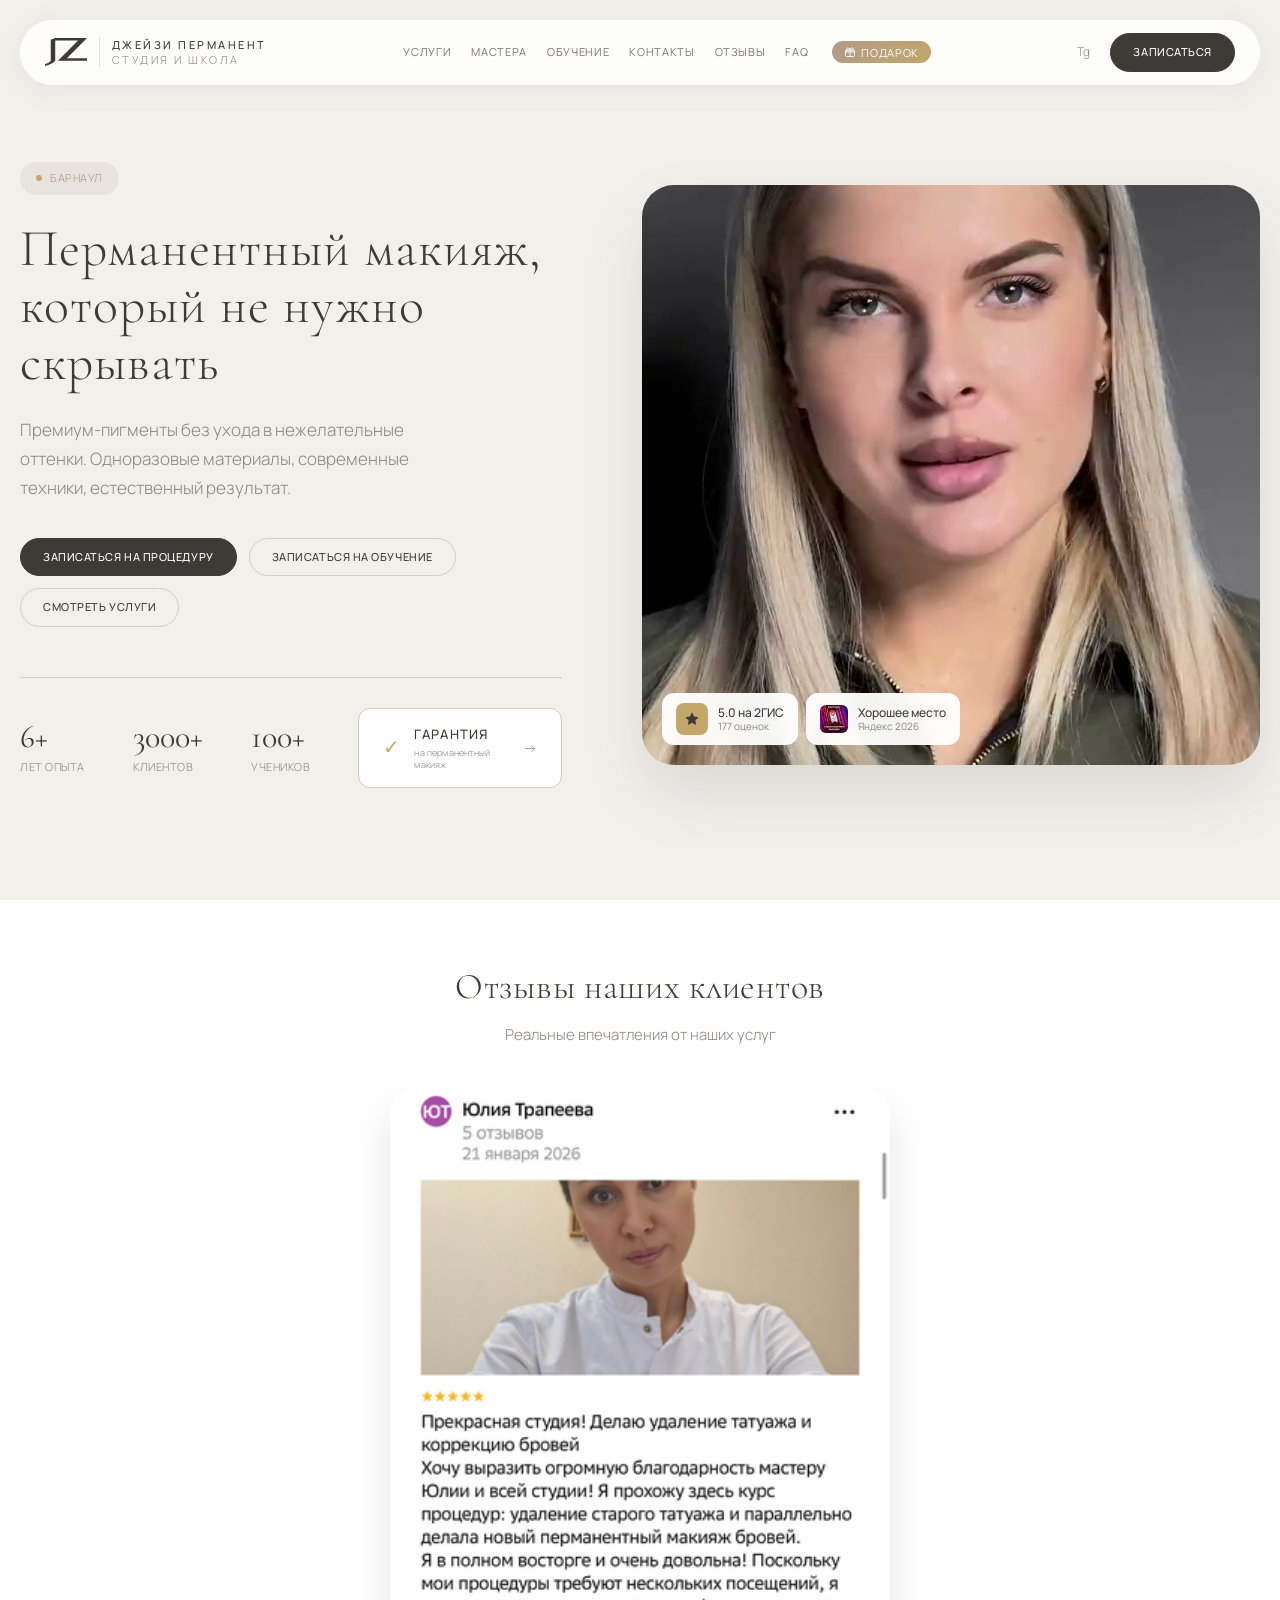
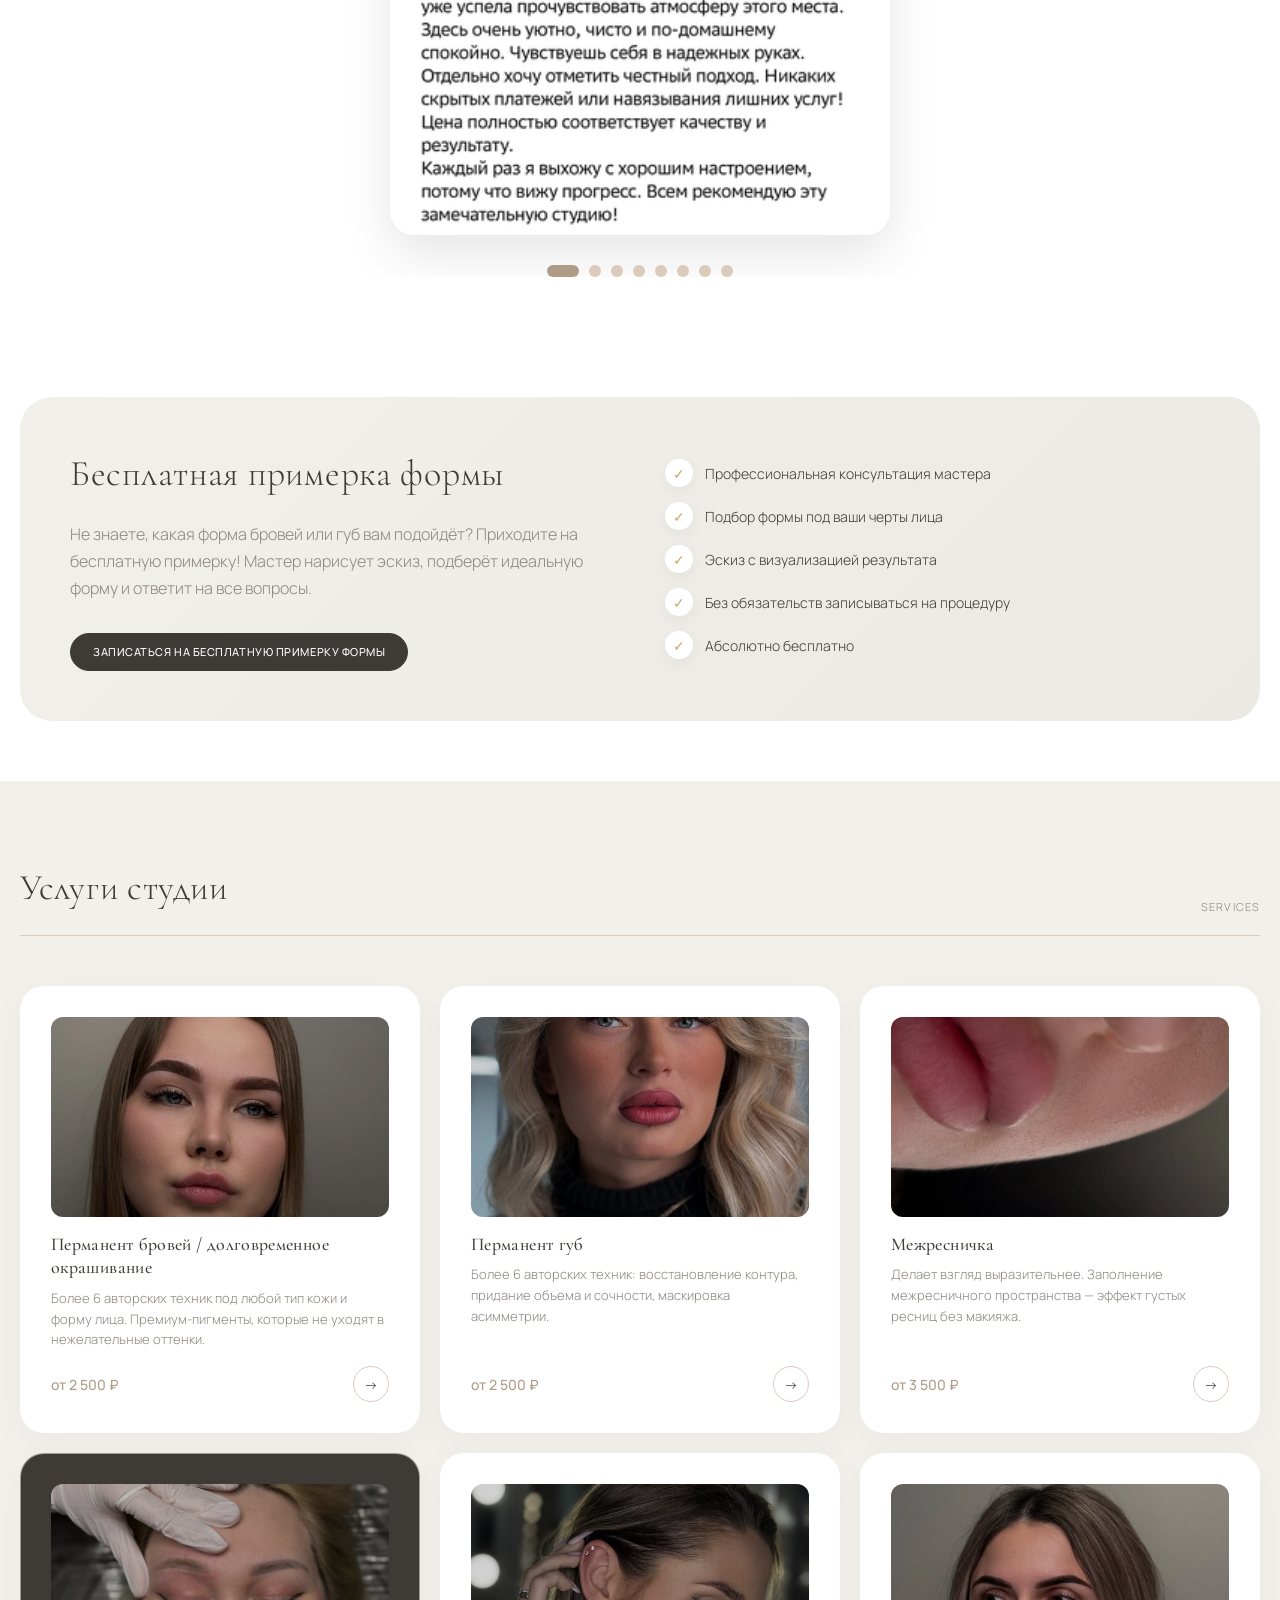
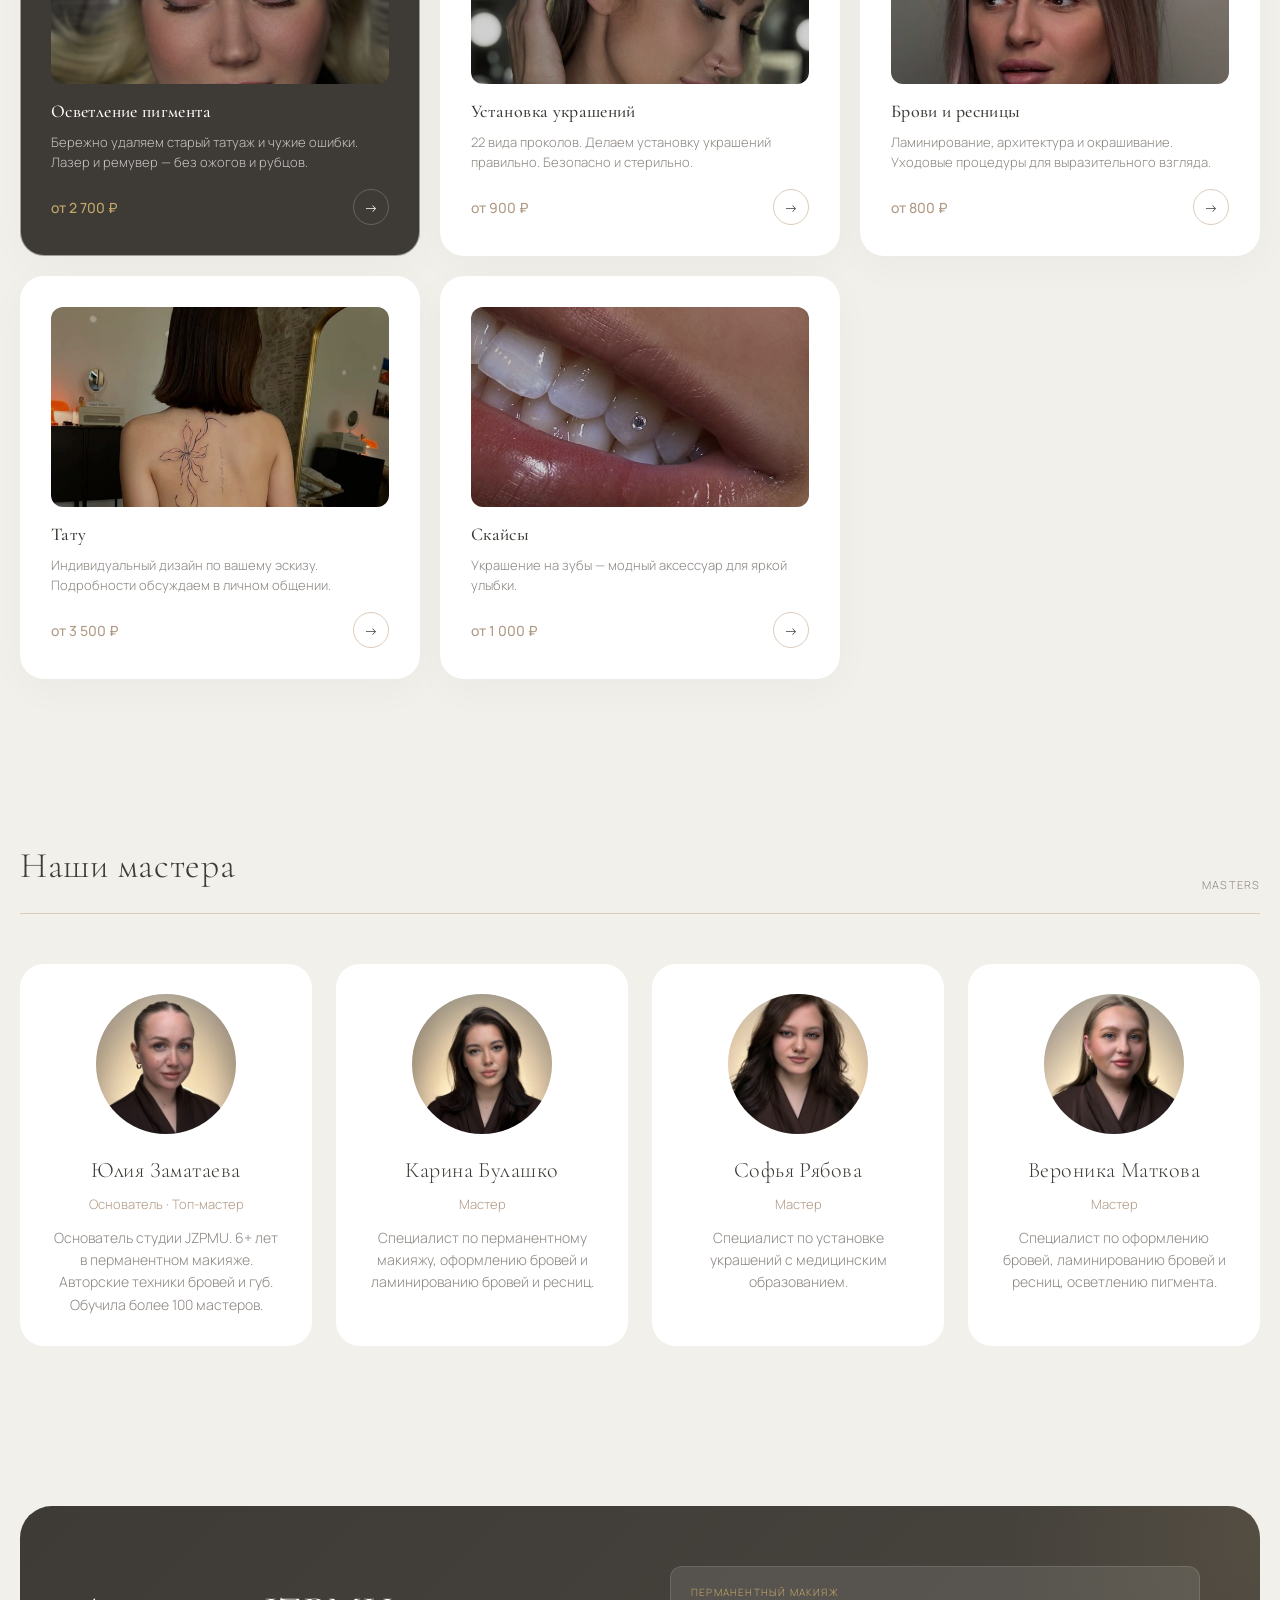
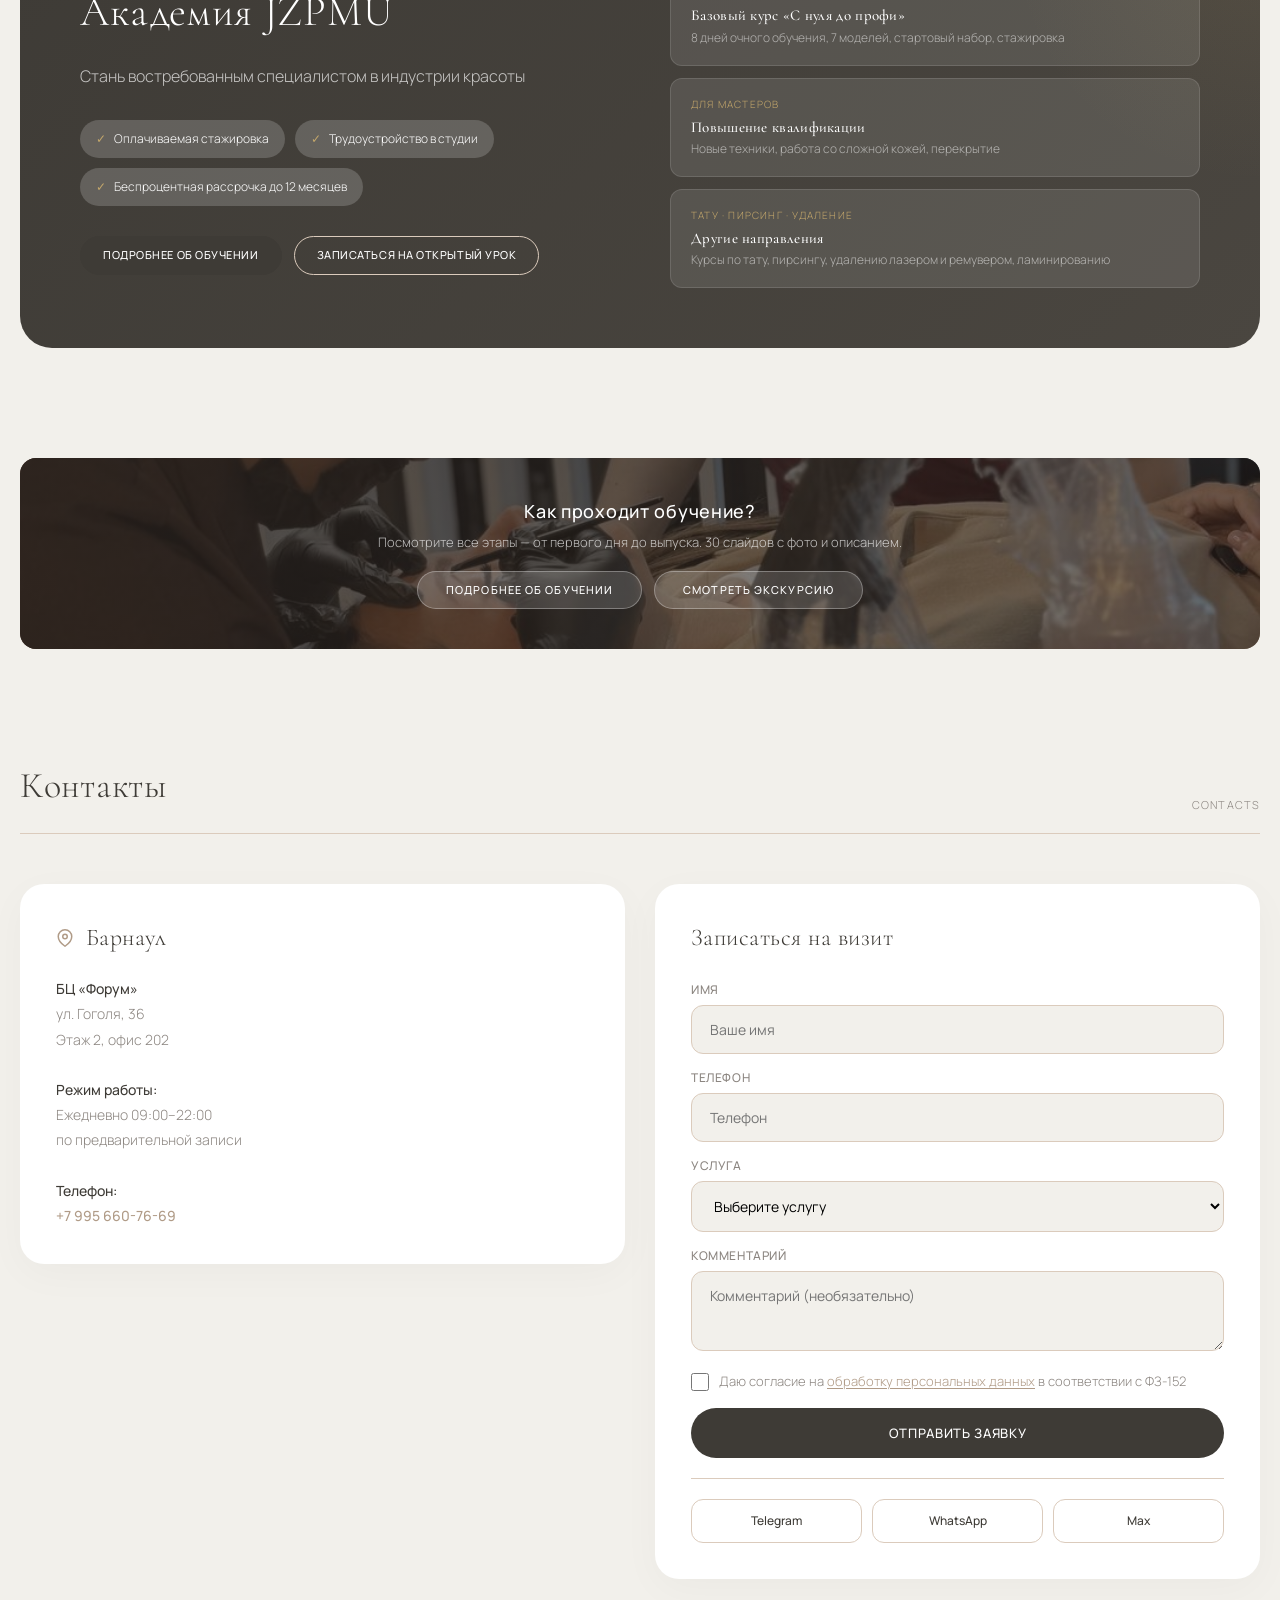
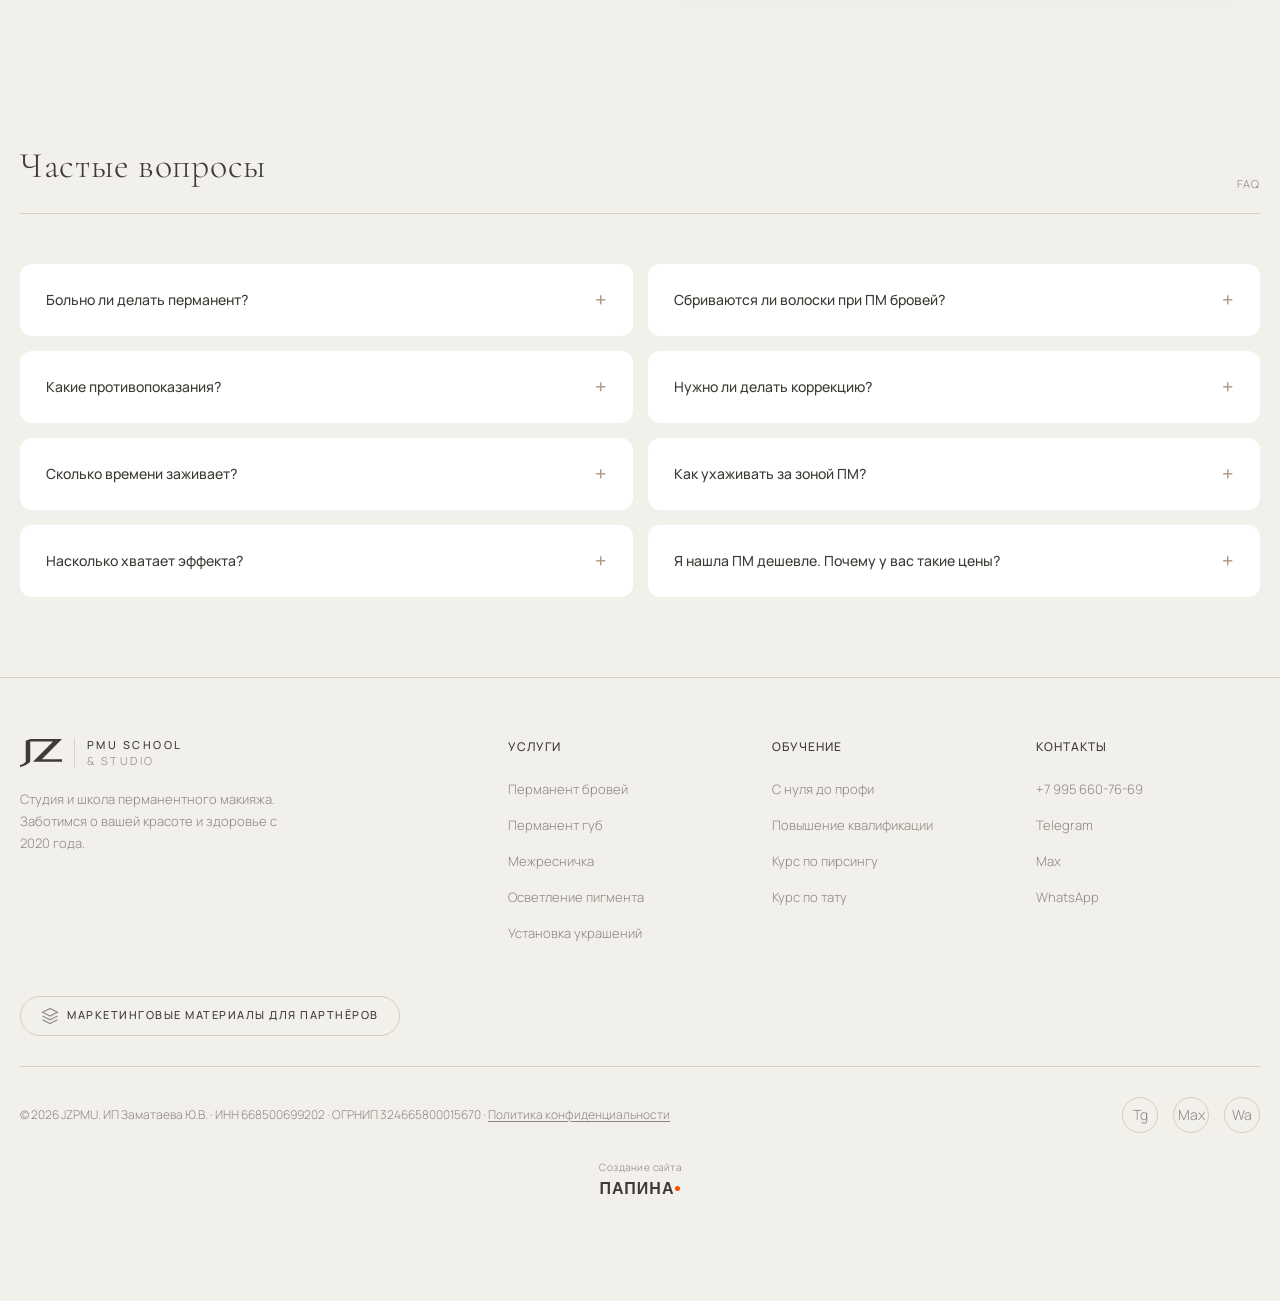
==== commit 90bff31a: "Согласие на обработку персональных данных (152-ФЗ) - Чекбокс согласия на обеих формах (главная + ака" ====
--- a/index.html
+++ b/index.html
@@ -530,6 +530,10 @@
                             <label for="formComment">Комментарий</label>
                             <textarea id="formComment" name="comment" placeholder="Комментарий (необязательно)"></textarea>
                         </div>
+                        <label class="consent-label">
+                            <input type="checkbox" id="formConsent" required>
+                            <span>Даю согласие на <a href="privacy.html" target="_blank">обработку персональных данных</a> в соответствии с ФЗ-152</span>
+                        </label>
                         <button type="submit" class="form-submit" id="formSubmitBtn">Отправить заявку</button>
                     </form>
 
@@ -674,7 +678,7 @@
 
             <div class="footer-bottom">
                 <div>
-                    © 2026 JZPMU. ИП Заматаева Ю.В. · ИНН 668500699202 · ОГРНИП 324665800015670
+                    © 2026 JZPMU. ИП Заматаева Ю.В. · ИНН 668500699202 · ОГРНИП 324665800015670 · <a href="privacy.html" style="color:var(--text-muted);text-decoration:underline;text-underline-offset:2px;">Политика конфиденциальности</a>
                 </div>
                 <div class="footer-socials">
                     <a href="https://t.me/jzpmu" target="_blank">Tg</a>
@@ -1370,6 +1374,10 @@
 
             document.querySelectorAll('.form-error').forEach(el => el.textContent = '');
             let hasError = false;
+            if (!document.getElementById('formConsent').checked) {
+                document.getElementById('formConsent').focus();
+                hasError = true;
+            }
             if (!name) {
                 document.getElementById('formNameError').textContent = 'Введите ваше имя';
                 hasError = true;
--- a/style.css
+++ b/style.css
@@ -1501,6 +1501,33 @@
 .form-group textarea {
     resize: vertical;
     min-height: 80px;
+}
+
+.consent-label {
+    display: flex;
+    align-items: flex-start;
+    gap: 10px;
+    font-size: 13px;
+    color: var(--text-muted);
+    line-height: 1.5;
+    cursor: pointer;
+    margin-bottom: 16px;
+}
+.consent-label input[type="checkbox"] {
+    flex-shrink: 0;
+    width: 18px;
+    height: 18px;
+    margin-top: 1px;
+    accent-color: var(--accent);
+    cursor: pointer;
+}
+.consent-label a {
+    color: var(--accent);
+    text-decoration: underline;
+    text-underline-offset: 2px;
+}
+.consent-label a:hover {
+    opacity: .8;
 }
 
 .form-submit {
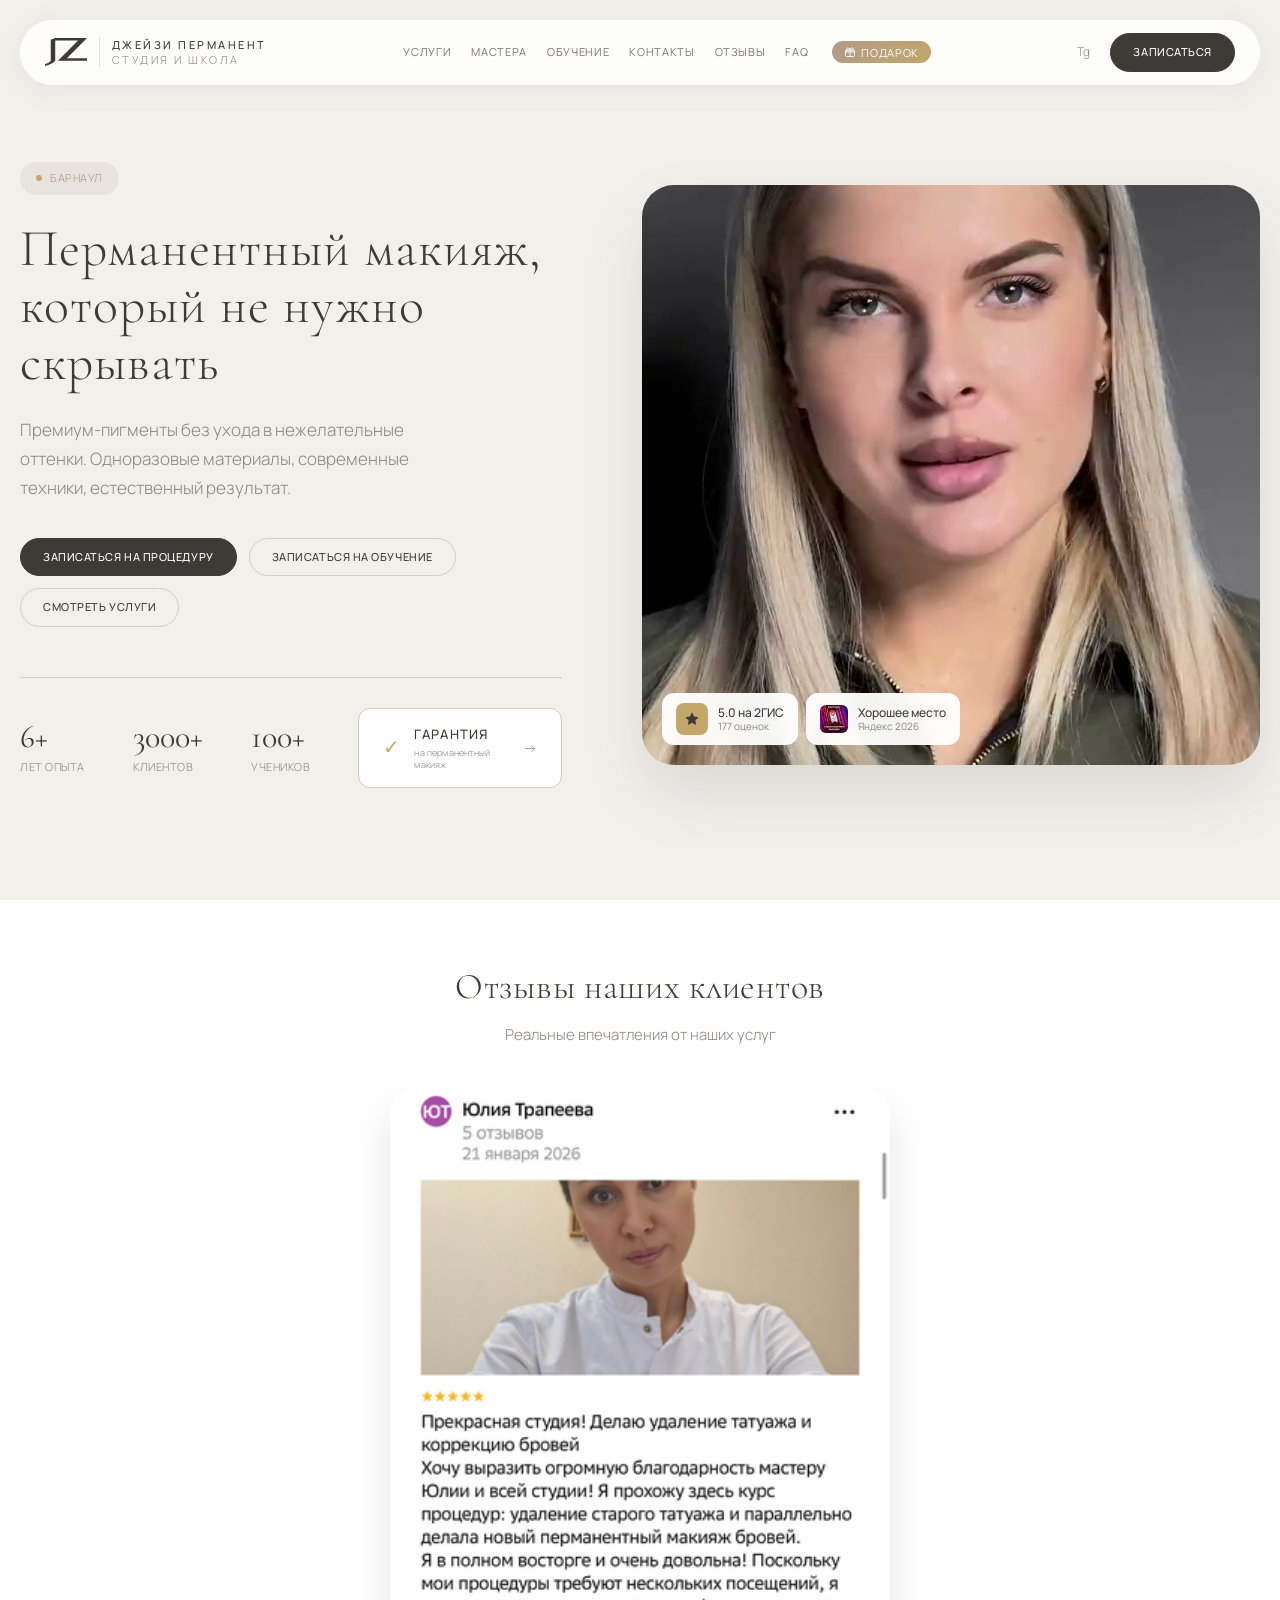
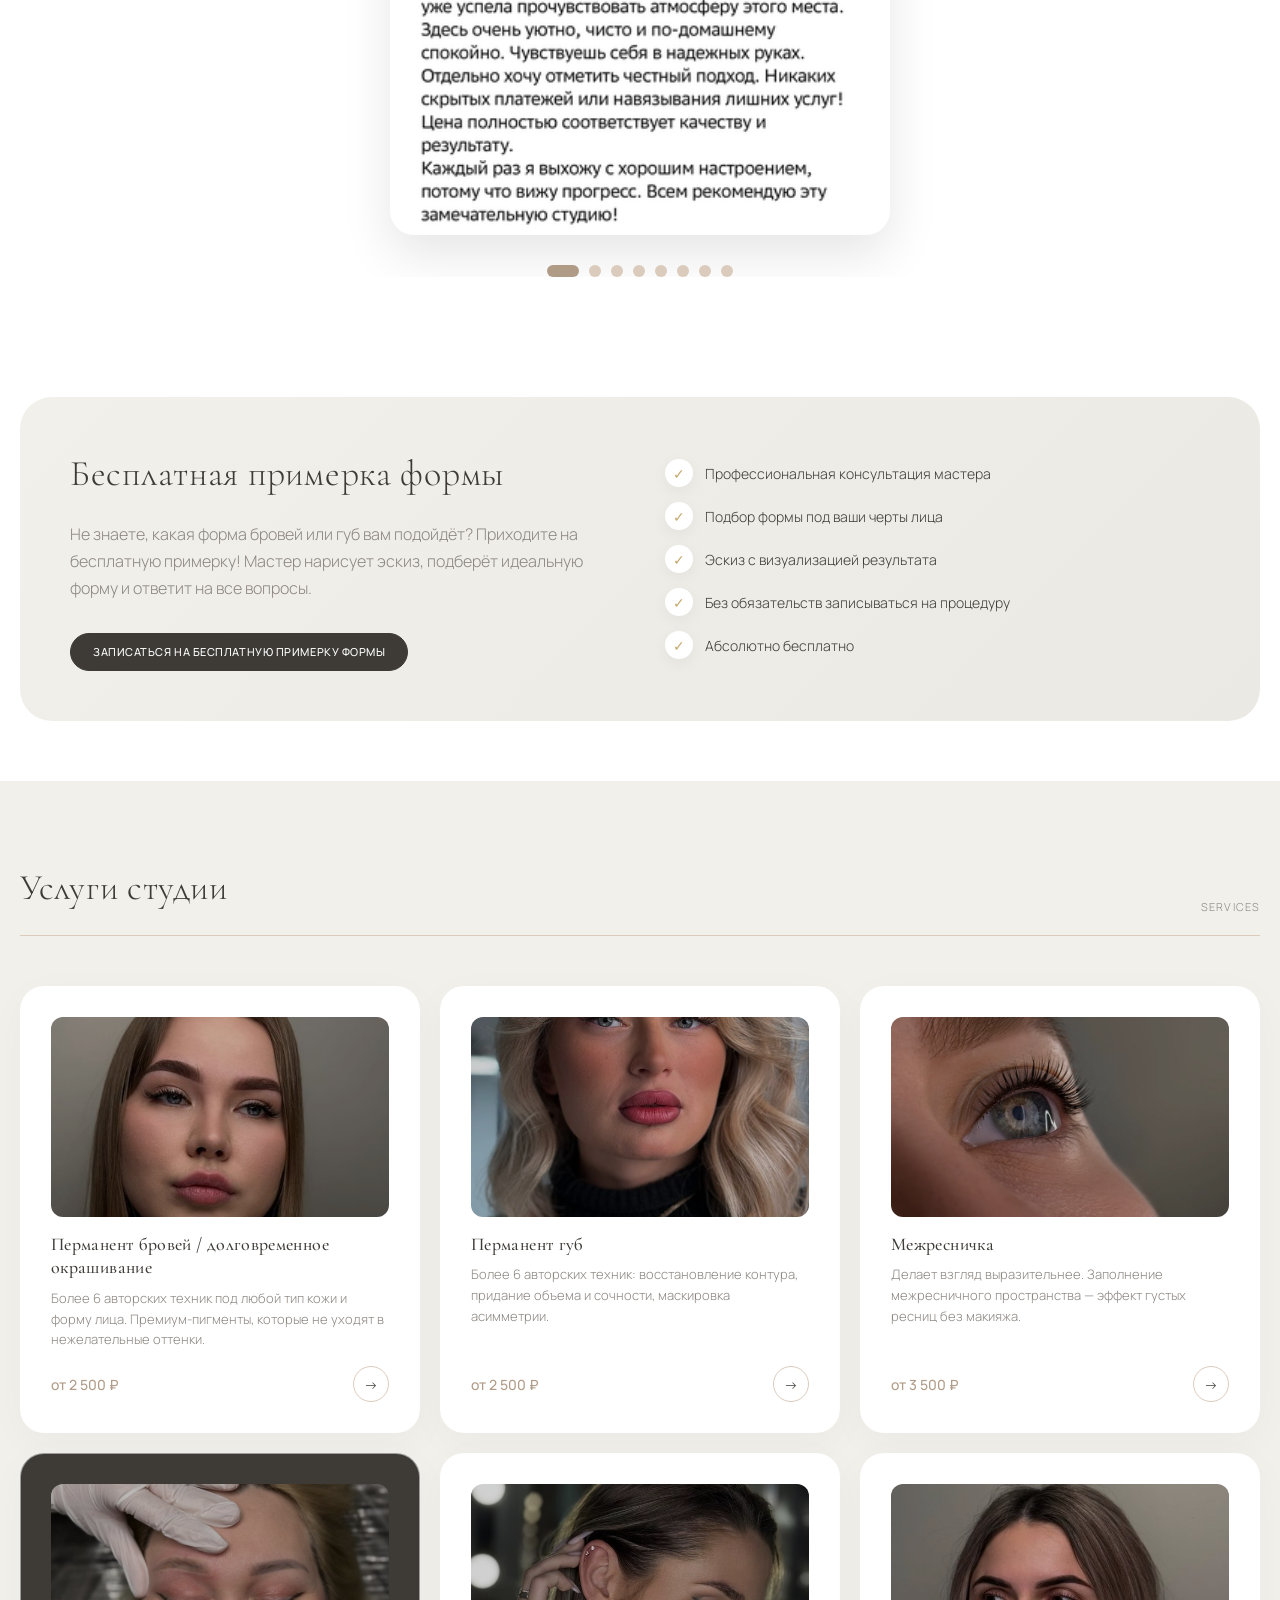
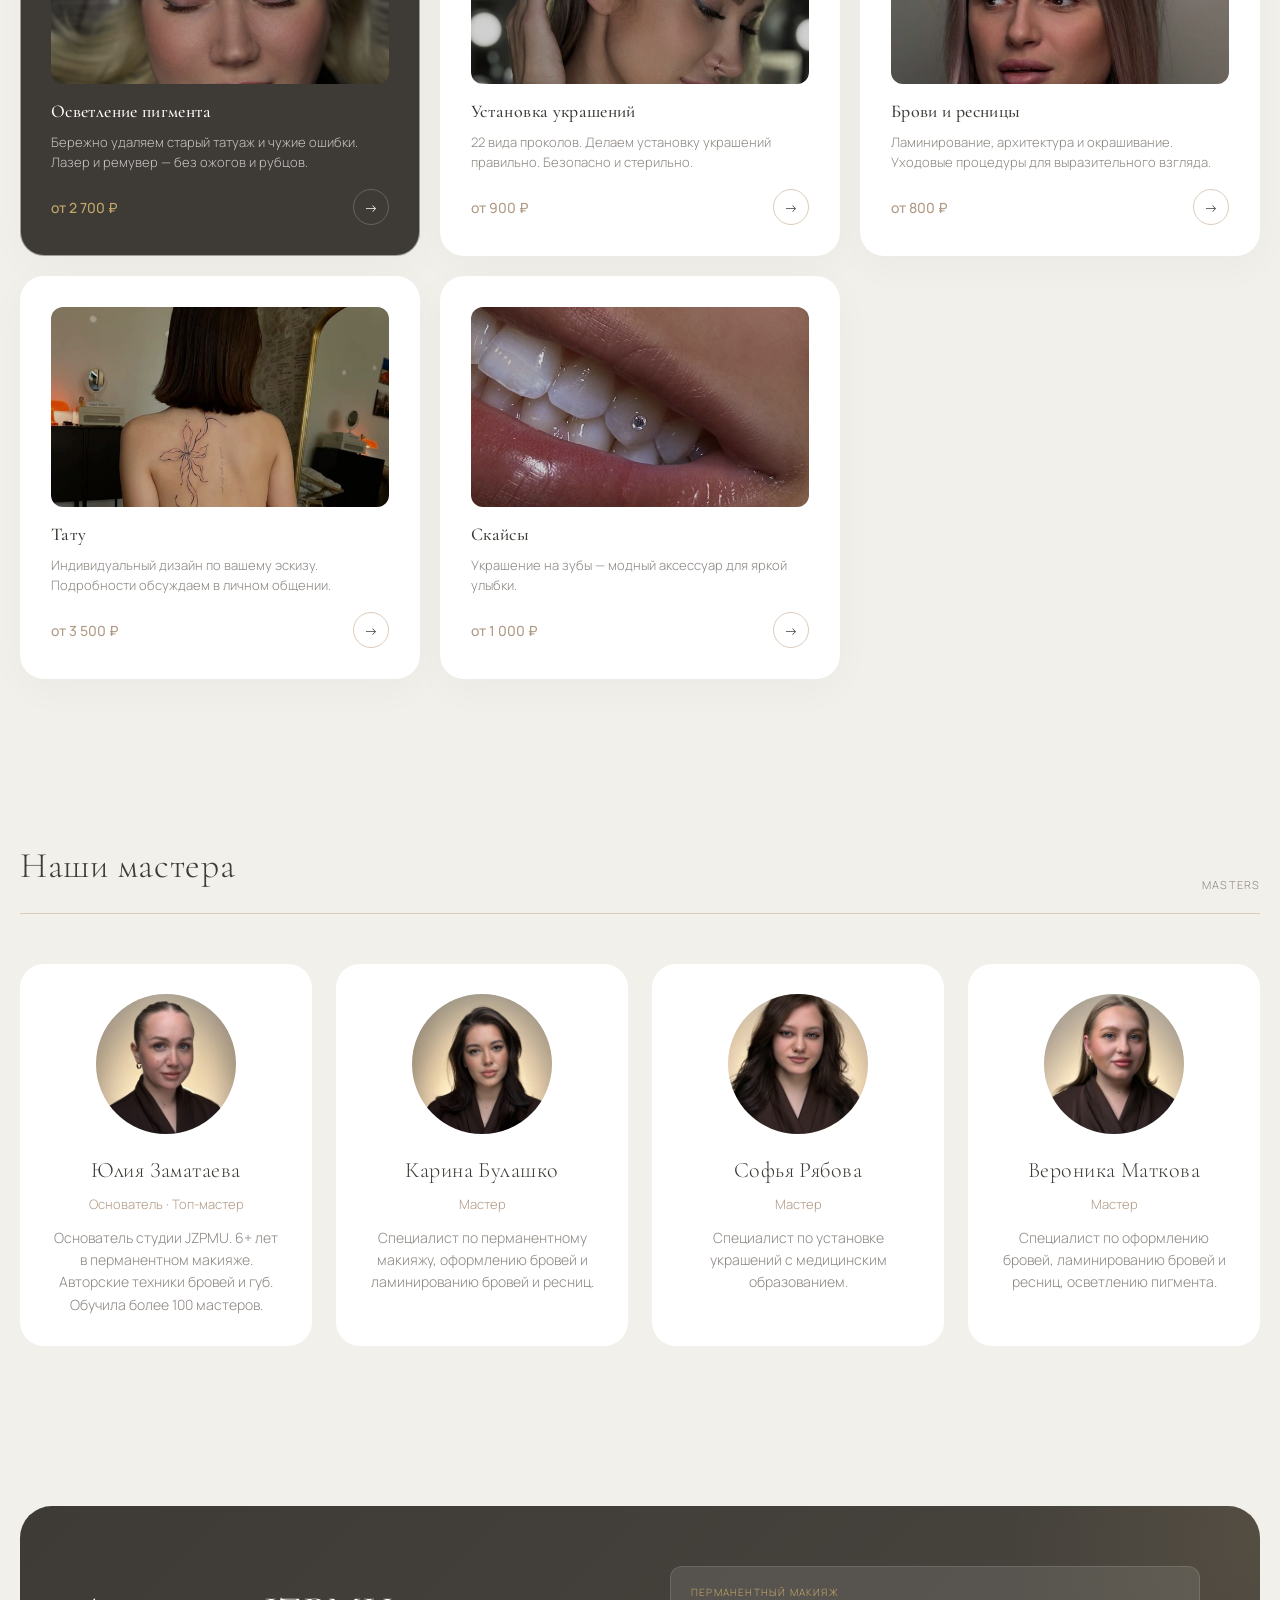
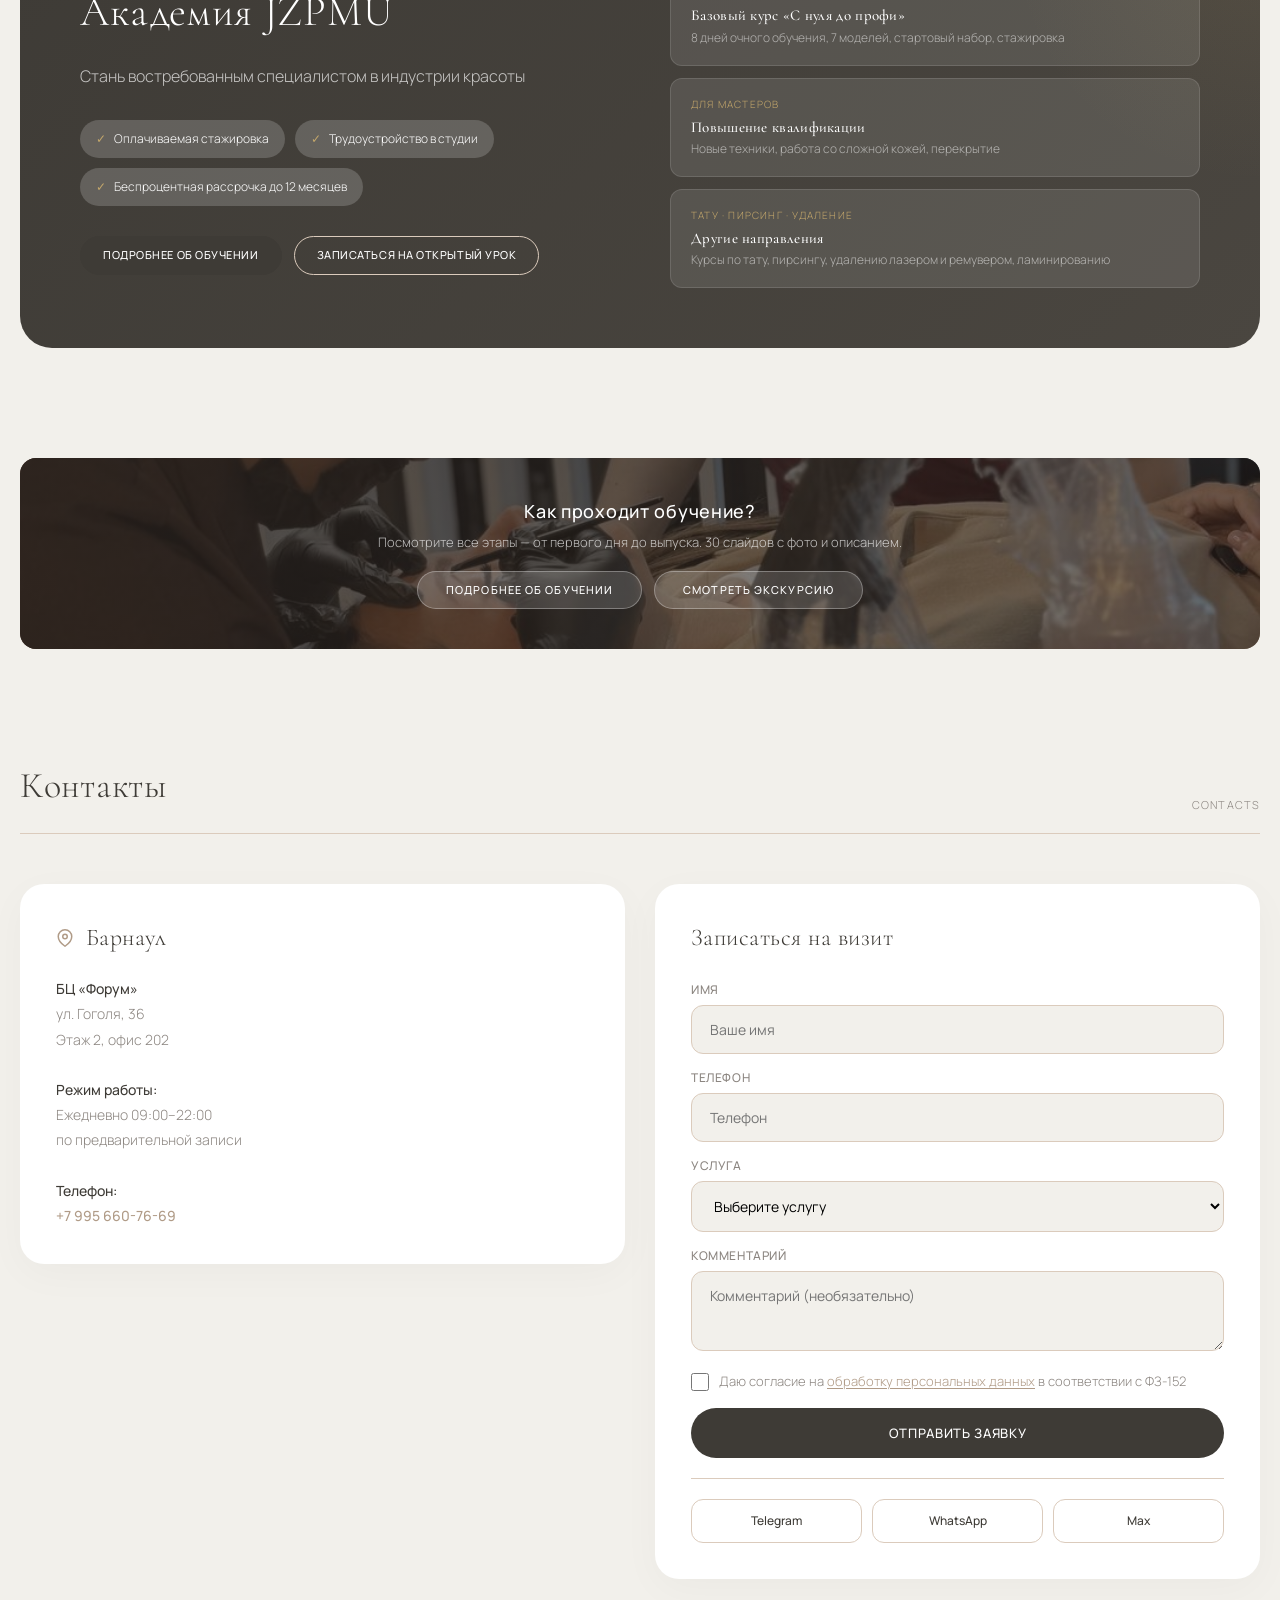
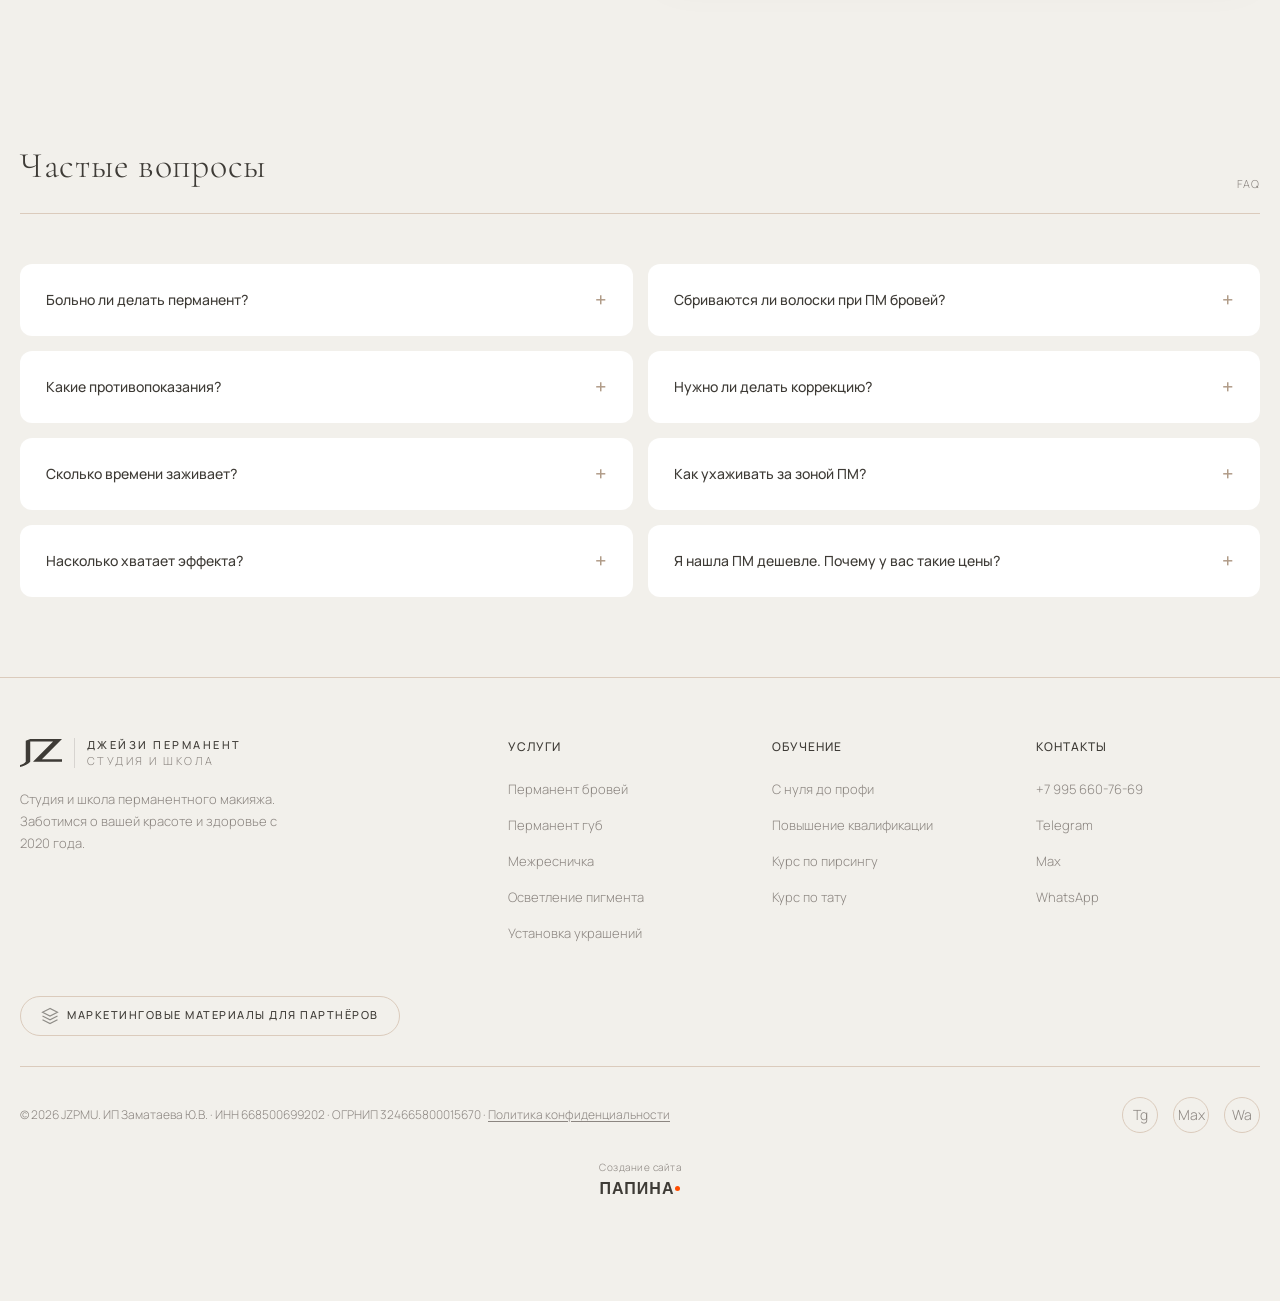
==== commit c5fbdda9: "fix: кириллица лого — nowrap + футер на русском - brand.html: добавлен white-space:nowrap для текста" ====
--- a/index.html
+++ b/index.html
@@ -628,8 +628,8 @@
                         <img loading="lazy" src="./logo.svg" alt="Джейзи Перманент — Студия и школа" class="logo-mark">
                         <div class="logo-divider"></div>
                         <div class="logo-name-mobile">
-                            <span class="logo-name__primary">PMU School</span>
-                            <span class="logo-name__secondary">&amp; Studio</span>
+                            <span class="logo-name__primary">Джейзи Перманент</span>
+                            <span class="logo-name__secondary">Студия и школа</span>
                         </div>
                     </div>
                     <p>Студия и школа перманентного макияжа. Заботимся о вашей красоте и здоровье с 2020 года.</p>
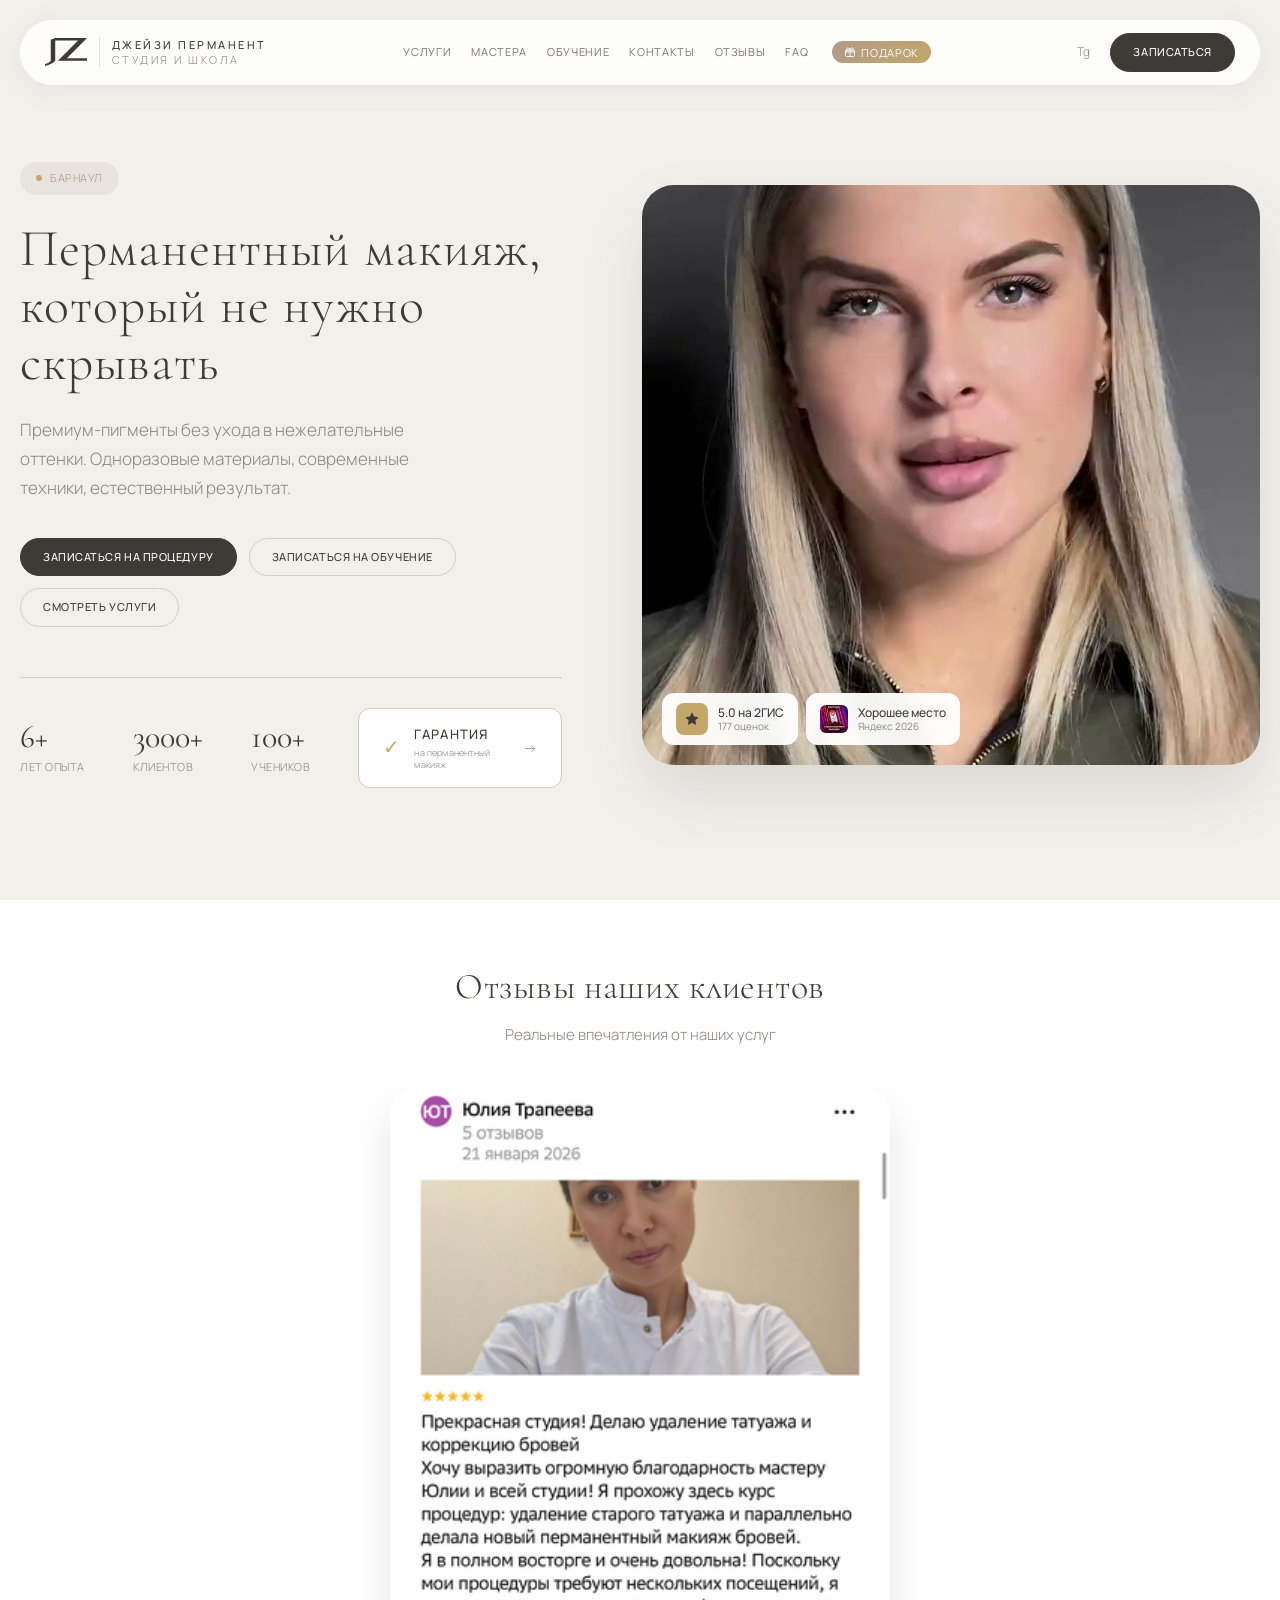
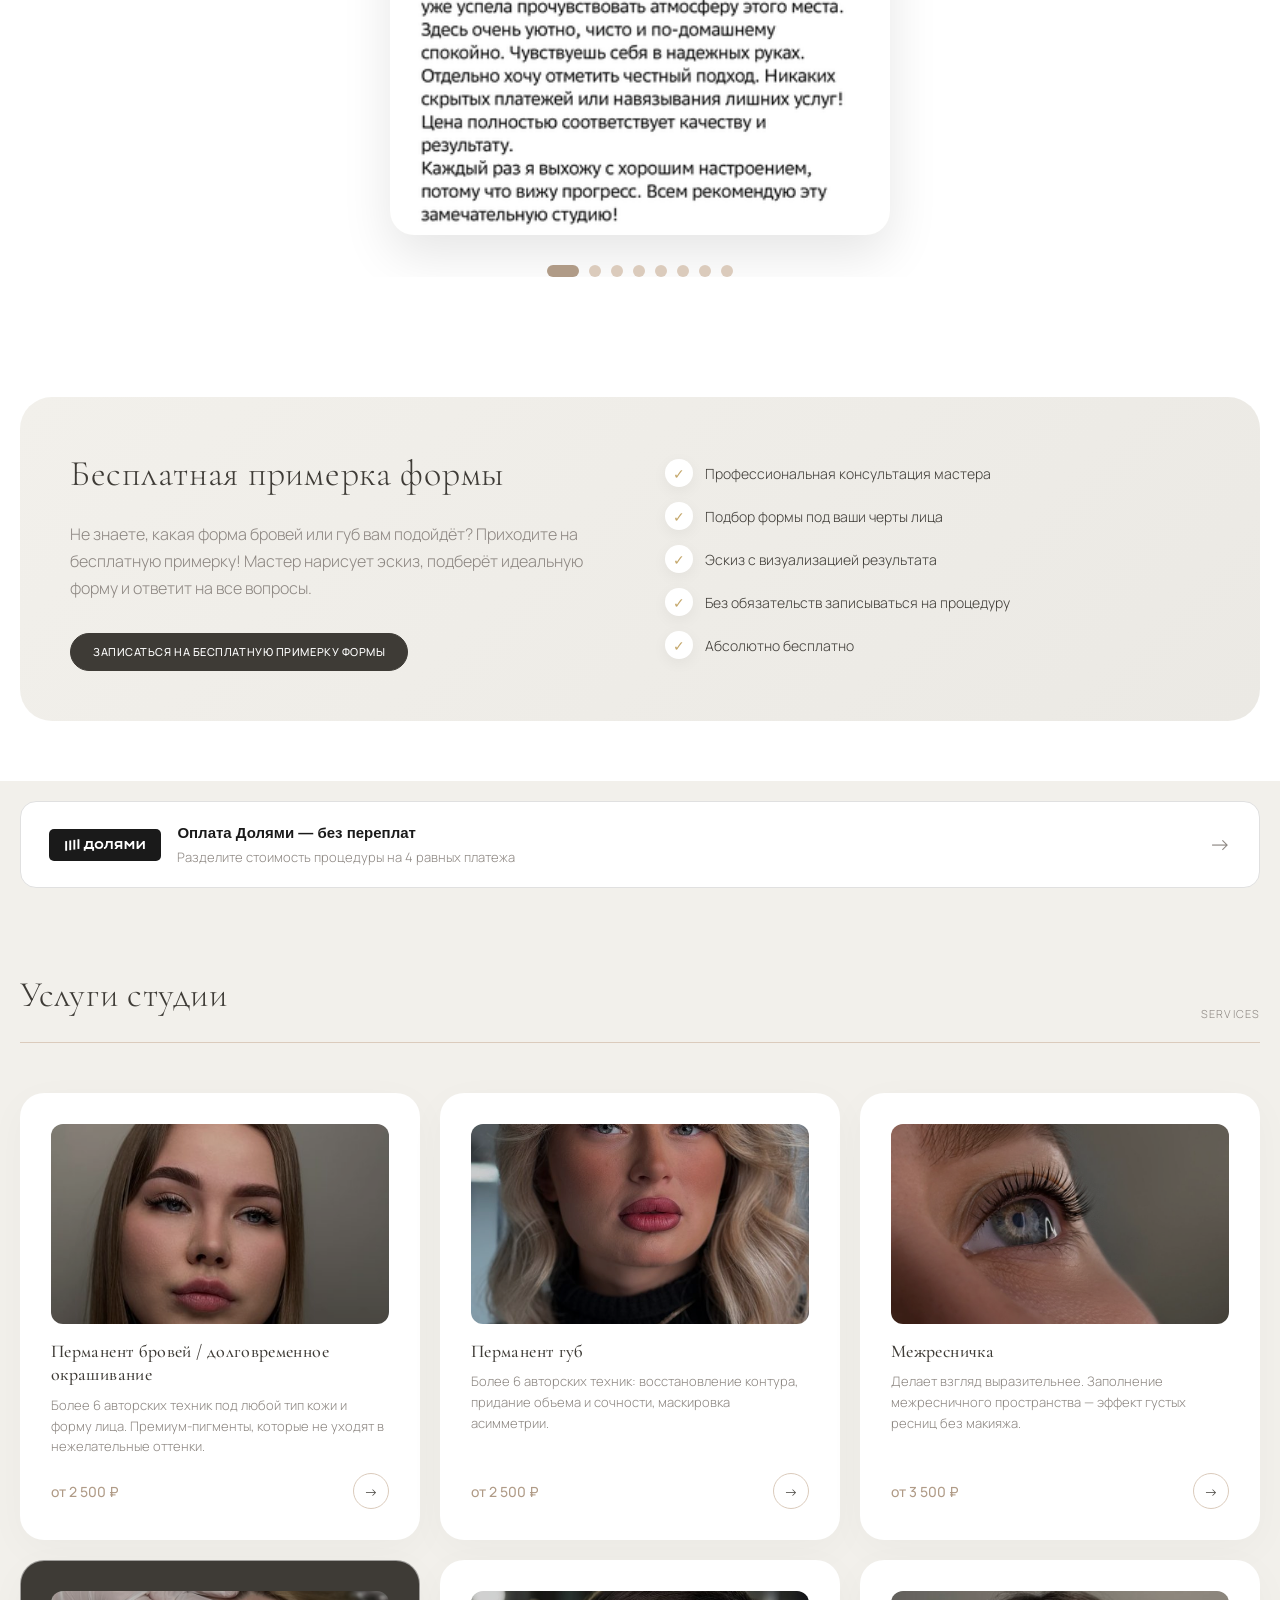
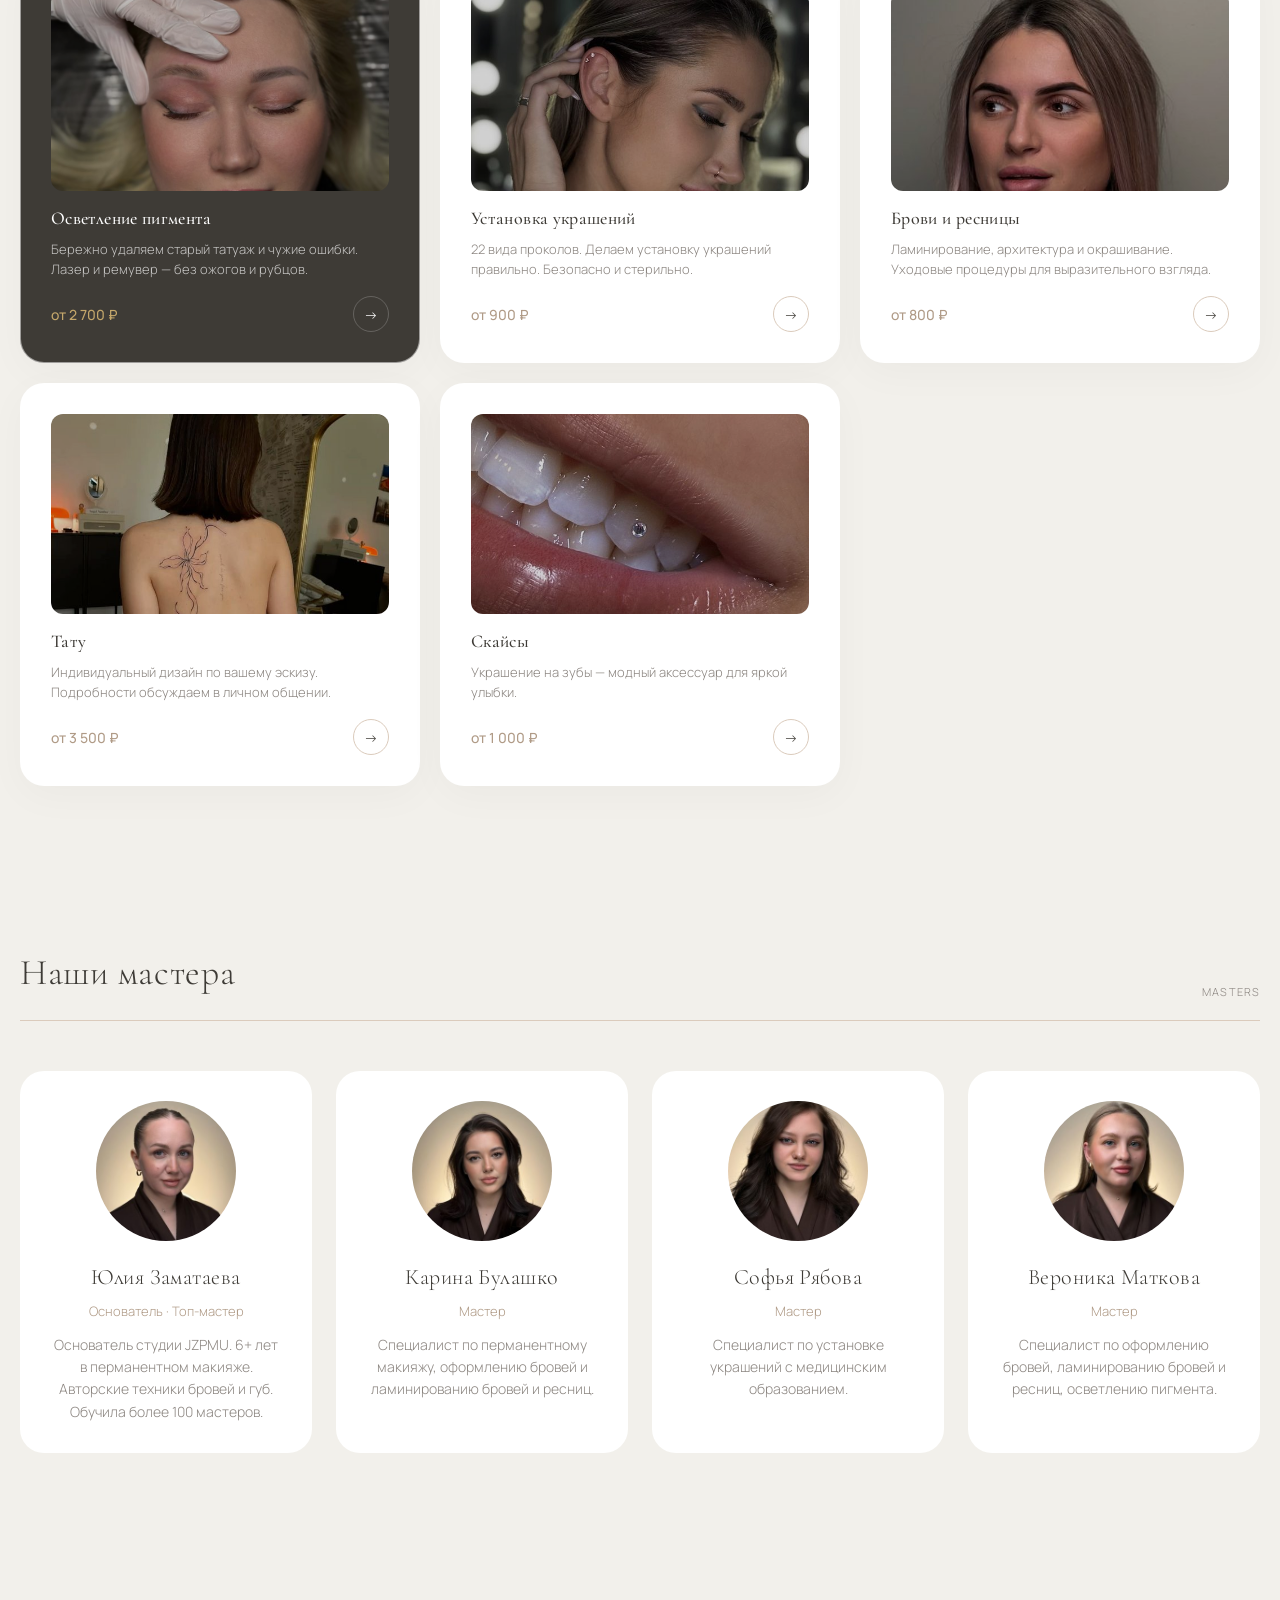
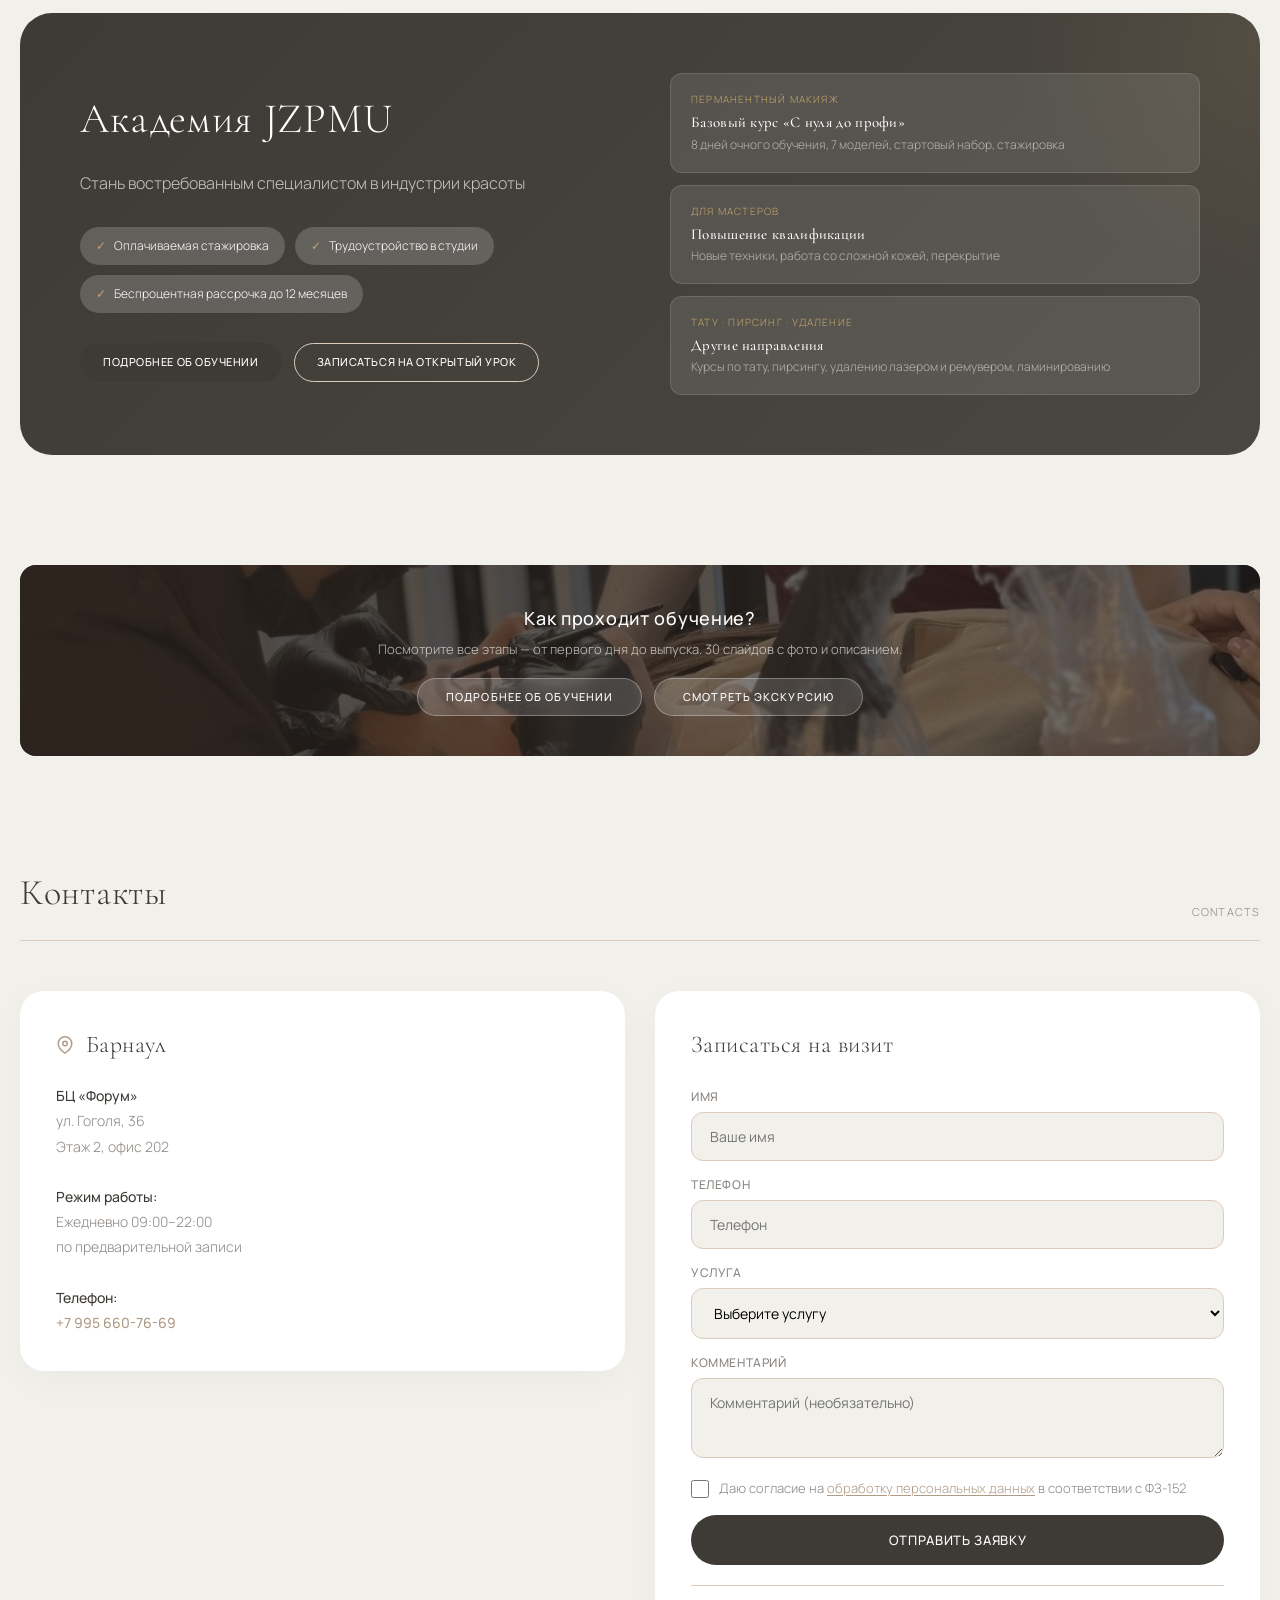
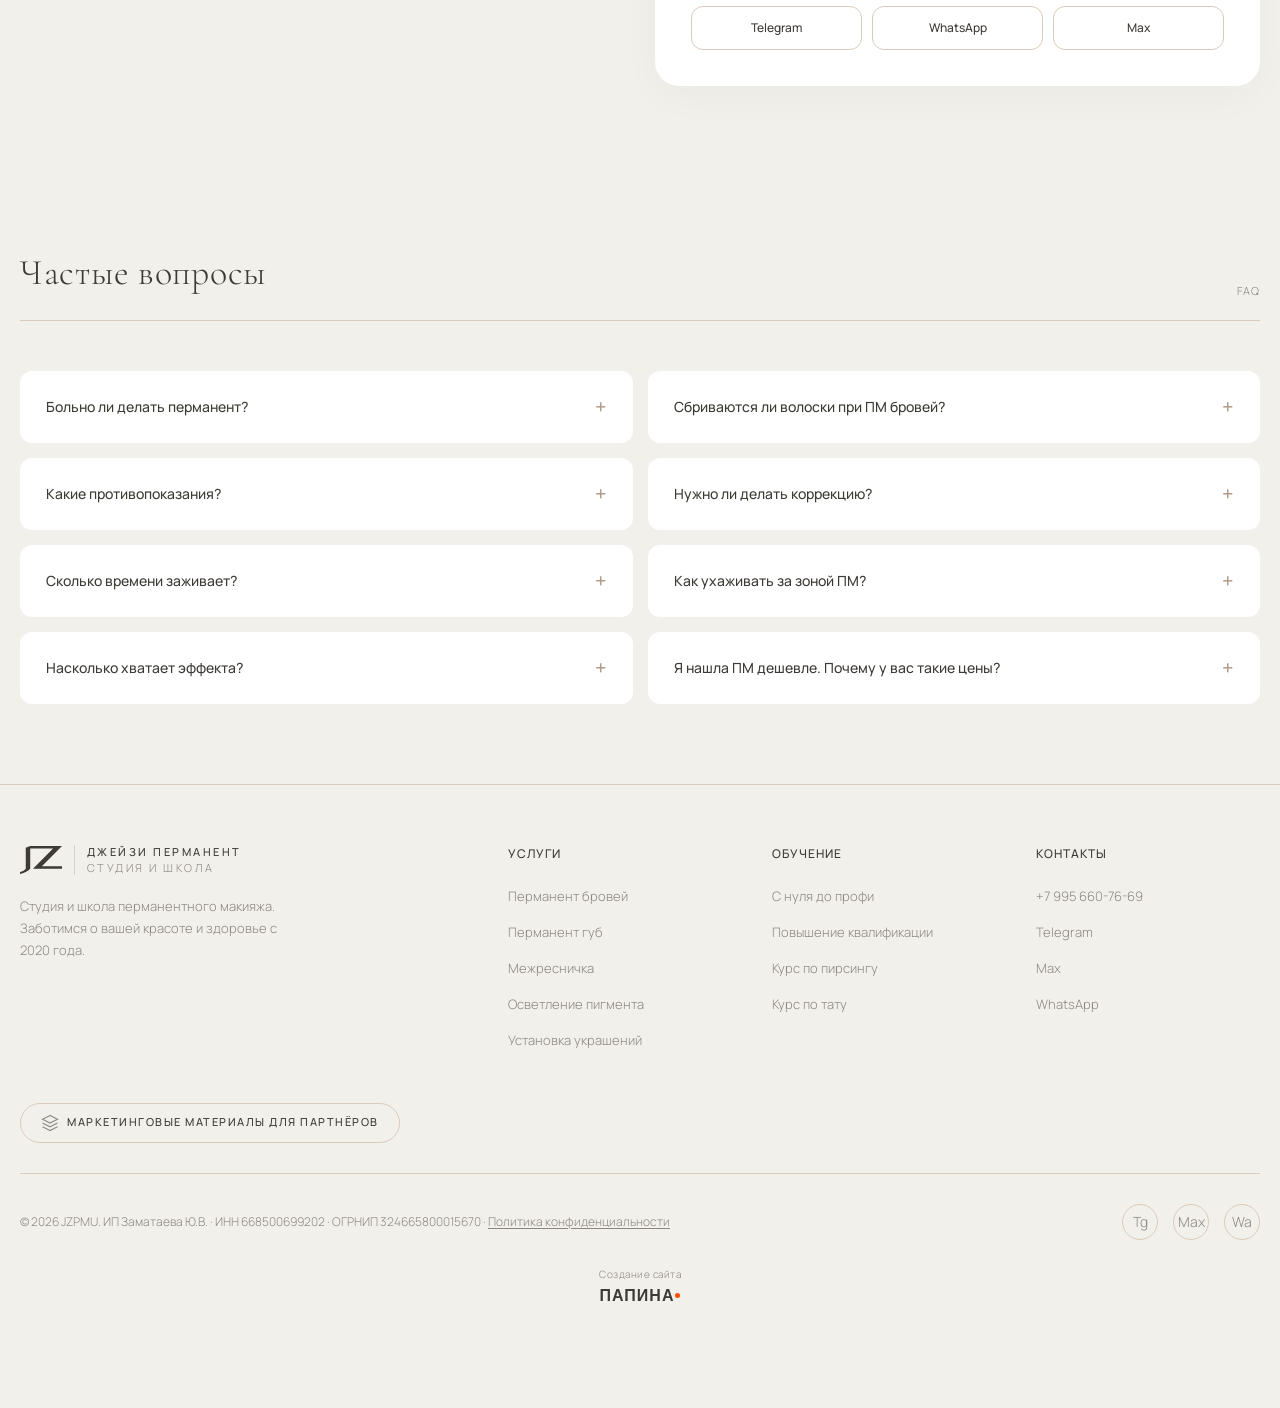
==== commit 60a43e84: "Добавлены виджеты оплаты Долями на все страницы - Промо-баннер Долями перед секцией услуг на главной" ====
--- a/index.html
+++ b/index.html
@@ -2,6 +2,18 @@
 <html lang="ru">
 <head>
     <meta charset="UTF-8">
+    <!-- Yandex.Metrika counter -->
+    <script type="text/javascript">
+        (function(m,e,t,r,i,k,a){
+            m[i]=m[i]||function(){(m[i].a=m[i].a||[]).push(arguments)};
+            m[i].l=1*new Date();
+            for (var j = 0; j < document.scripts.length; j++) {if (document.scripts[j].src === r) { return; }}
+            k=e.createElement(t),a=e.getElementsByTagName(t)[0],k.async=1,k.src=r,a.parentNode.insertBefore(k,a)
+        })(window, document,'script','https://mc.yandex.ru/metrika/tag.js?id=108553725', 'ym');
+        ym(108553725, 'init', {ssr:true, webvisor:true, clickmap:true, ecommerce:"dataLayer", referrer: document.referrer, url: location.href, accurateTrackBounce:true, trackLinks:true});
+    </script>
+    <noscript><div><img src="https://mc.yandex.ru/watch/108553725" style="position:absolute; left:-9999px;" alt="" /></div></noscript>
+    <!-- /Yandex.Metrika counter -->
     <meta name="viewport" content="width=device-width, initial-scale=1.0">
     <title>JZPMU | Студия и школа перманентного макияжа в Барнауле</title>
     <meta name="description" content="Перманентный макияж бровей, губ, межресничка в Барнауле. Более 6 авторских техник, премиум-пигменты. Обучение мастеров ПМ с нуля. Студия Юлии Заматаевой.">
@@ -285,6 +297,23 @@
         </div>
     </section>
 
+    <!-- ДОЛЯМИ ПРОМО -->
+    <div class="container" style="padding-bottom: 0; padding-top: 20px;">
+        <div class="dolyami-promo" onclick="openDolyamiModal('Перманент бровей / губ (Топ-мастер)', 12500)">
+            <div class="dolyami-promo-left">
+                <span class="dolyami-badge" style="margin:0;padding:8px 14px;">
+                    <img src="photos/dolyami-logo-white.svg" alt="Долями" class="dolyami-logo-white" style="height:16px;">
+                    <img src="photos/dolyami-logo-black.svg" alt="Долями" class="dolyami-logo-black" style="height:16px;">
+                </span>
+                <div class="dolyami-promo-text">
+                    <span class="dolyami-promo-title">Оплата Долями — без переплат</span>
+                    <span class="dolyami-promo-sub">Разделите стоимость процедуры на 4 равных платежа</span>
+                </div>
+            </div>
+            <span class="dolyami-promo-arrow">→</span>
+        </div>
+    </div>
+
     <!-- УСЛУГИ -->
     <section id="services">
         <div class="container">
@@ -772,6 +801,12 @@
 
                 <p class="price-note" style="font-size: 12px; color: var(--text-muted); margin-top: 8px;">* Согласие на фото/видео для соцсетей</p>
 
+                <div class="dolyami-widget" onclick="event.stopPropagation(); openDolyamiModal('Перманент бровей (Топ-мастер)', 12500)" title="Узнать про оплату Долями">
+                    <span class="dolyami-badge"><img src="photos/dolyami-logo-white.svg" alt="Долями" class="dolyami-logo-white"><img src="photos/dolyami-logo-black.svg" alt="Долями" class="dolyami-logo-black"></span>
+                    <span class="dolyami-text">4 платежа по 3 125 ₽</span>
+                    <span class="dolyami-arrow">›</span>
+                </div>
+
                 <div style="display: flex; gap: 10px; flex-wrap: wrap; margin-top: 20px;">
                     <a href="https://dkd.su/1000288" class="btn-pill primary" target="_blank">Записаться на процедуру</a>
                     <a href="https://dkd.su/1000288" class="btn-pill" target="_blank">Записаться на примерку</a>
@@ -848,6 +883,12 @@
 
                 <p class="price-note" style="font-size: 12px; color: var(--text-muted); margin-top: 8px;">* Согласие на фото/видео для соцсетей</p>
 
+                <div class="dolyami-widget" onclick="event.stopPropagation(); openDolyamiModal('Перманент губ (Топ-мастер)', 12500)" title="Узнать про оплату Долями">
+                    <span class="dolyami-badge"><img src="photos/dolyami-logo-white.svg" alt="Долями" class="dolyami-logo-white"><img src="photos/dolyami-logo-black.svg" alt="Долями" class="dolyami-logo-black"></span>
+                    <span class="dolyami-text">4 платежа по 3 125 ₽</span>
+                    <span class="dolyami-arrow">›</span>
+                </div>
+
                 <div style="display: flex; gap: 10px; flex-wrap: wrap; margin-top: 20px;">
                     <a href="https://dkd.su/1000288" class="btn-pill primary" target="_blank">Записаться на процедуру</a>
                     <a href="https://dkd.su/1000288" class="btn-pill" target="_blank">Записаться на примерку</a>
@@ -903,6 +944,12 @@
                 </table>
 
                 <p class="price-note" style="font-size: 12px; color: var(--text-muted); margin-top: 8px;">* Согласие на фото/видео для соцсетей</p>
+
+                <div class="dolyami-widget" onclick="event.stopPropagation(); openDolyamiModal('Межресничка (Топ-мастер)', 8000)" title="Узнать про оплату Долями">
+                    <span class="dolyami-badge"><img src="photos/dolyami-logo-white.svg" alt="Долями" class="dolyami-logo-white"><img src="photos/dolyami-logo-black.svg" alt="Долями" class="dolyami-logo-black"></span>
+                    <span class="dolyami-text">4 платежа по 2 000 ₽</span>
+                    <span class="dolyami-arrow">›</span>
+                </div>
 
                 <div style="display: flex; gap: 10px; flex-wrap: wrap; margin-top: 20px;">
                     <a href="https://dkd.su/1000288" class="btn-pill primary" target="_blank">Записаться на процедуру</a>
@@ -1090,6 +1137,83 @@
             </div>
         </div>
     </div>
+
+    <!-- МОДАЛЬНОЕ ОКНО ДОЛЯМИ (стиль официального виджета) -->
+    <div class="dolyami-modal-overlay" id="dolyami-modal">
+        <div class="modal" style="max-width: 480px;">
+            <div style="display: flex; justify-content: space-between; align-items: flex-start; padding: 28px 28px 0;">
+                <span class="dolyami-badge" style="margin:0; padding: 8px 14px;">
+                    <img src="photos/dolyami-logo-white.svg" alt="Долями" class="dolyami-logo-white" style="height:16px;">
+                    <img src="photos/dolyami-logo-black.svg" alt="Долями" class="dolyami-logo-black" style="height:16px;">
+                </span>
+                <button class="modal-close" onclick="closeDolyamiModal()">×</button>
+            </div>
+            <div style="padding: 20px 28px 28px;">
+                <h3 style="font-size: 24px; font-weight: 700; margin-bottom: 8px; font-family: -apple-system, BlinkMacSystemFont, 'Segoe UI', sans-serif; line-height: 1.2;">Разделите стоимость покупки</h3>
+                <p style="font-size: 14px; color: var(--text-muted); line-height: 1.6; margin-bottom: 24px;">Заплатите сейчас только часть, а оставшееся будем списывать каждые две недели</p>
+
+                <div style="display: flex; gap: 24px; margin-bottom: 24px;">
+                    <div style="display: flex; align-items: center; gap: 10px;">
+                        <svg width="24" height="24" viewBox="0 0 24 24" fill="none" stroke="var(--text-muted)" stroke-width="1.5" stroke-linecap="round" stroke-linejoin="round"><rect x="2" y="5" width="20" height="14" rx="2"/><path d="M2 10h20"/></svg>
+                        <span style="font-size: 13px; color: var(--text-main);">Как обычная оплата картой</span>
+                    </div>
+                    <div style="display: flex; align-items: center; gap: 10px;">
+                        <svg width="24" height="24" viewBox="0 0 24 24" fill="none" stroke="var(--text-muted)" stroke-width="1.5" stroke-linecap="round" stroke-linejoin="round"><path d="M14 2H6a2 2 0 00-2 2v16a2 2 0 002 2h12a2 2 0 002-2V8z"/><path d="M14 2v6h6"/></svg>
+                        <span style="font-size: 13px; color: var(--text-main);">Без кредитного договора</span>
+                    </div>
+                </div>
+
+                <div style="background: #F5F5F5; border-radius: 12px; padding: 20px; margin-bottom: 20px;">
+                    <div id="dolyami-service-name" style="font-size: 12px; color: var(--text-muted); margin-bottom: 8px; text-transform: uppercase; letter-spacing: 0.05em;"></div>
+                    <div style="font-size: 22px; font-weight: 700; color: #1A1A1A; margin-bottom: 6px; font-family: -apple-system, BlinkMacSystemFont, 'Segoe UI', sans-serif;" id="dolyami-now"></div>
+                    <div style="font-size: 14px; color: var(--text-muted); margin-bottom: 14px;" id="dolyami-then"></div>
+                    <div style="display: flex; gap: 4px;">
+                        <div style="flex:1; height: 4px; background: #3B82F6; border-radius: 2px;"></div>
+                        <div style="flex:1; height: 4px; background: #E0E0E0; border-radius: 2px;"></div>
+                        <div style="flex:1; height: 4px; background: #E0E0E0; border-radius: 2px;"></div>
+                        <div style="flex:1; height: 4px; background: #E0E0E0; border-radius: 2px;"></div>
+                    </div>
+                </div>
+
+                <p style="text-align: center; margin-bottom: 20px;">
+                    <a href="https://dolyame.ru" target="_blank" style="color: #3B82F6; font-size: 13px; text-decoration: none;">Подробнее о сервисе можно узнать на dolyame.ru</a>
+                </p>
+
+                <div class="dolyami-modal-note">
+                    <p>Пока у нас нет онлайн-оформления Долями, но <strong>напишите нам в Max</strong> — мы поможем оформить оплату Долями в два клика!</p>
+                </div>
+
+                <a href="https://max.ru/id668500699202_biz" target="_blank" class="btn-pill primary" style="display: block; text-align: center; margin-top: 16px; width: 100%;">Написать в Max</a>
+            </div>
+        </div>
+    </div>
+
+    <script>
+        function formatDolyamiPrice(n) {
+            return n.toString().replace(/\B(?=(\d{3})+(?!\d))/g, '\u00A0');
+        }
+        function openDolyamiModal(serviceName, price) {
+            var payment = price / 4;
+            var fp = formatDolyamiPrice(payment);
+            document.getElementById('dolyami-service-name').textContent = serviceName || '';
+            document.getElementById('dolyami-now').textContent = fp + ' ₽ сейчас';
+            document.getElementById('dolyami-then').textContent = 'Затем по ' + fp + ' ₽ раз в 2 недели';
+            document.getElementById('dolyami-modal').classList.add('active');
+            document.body.style.overflow = 'hidden';
+        }
+        function closeDolyamiModal() {
+            document.getElementById('dolyami-modal').classList.remove('active');
+            if (!document.querySelector('.modal-overlay.active')) document.body.style.overflow = '';
+        }
+        document.getElementById('dolyami-modal').addEventListener('click', function(e) {
+            if (e.target === this) closeDolyamiModal();
+        });
+        document.addEventListener('keydown', function(e) {
+            if (e.key === 'Escape' && document.getElementById('dolyami-modal').classList.contains('active')) {
+                closeDolyamiModal();
+            }
+        });
+    </script>
 
     <script>
         // Sticky-бар: появляется после прокрутки 200px (только <=1024px)
--- a/style.css
+++ b/style.css
@@ -1809,6 +1809,322 @@
 
 .price-table tr:last-child td {
     border-bottom: none;
+}
+
+.dolyami-widget {
+    display: inline-flex;
+    align-items: center;
+    gap: 10px;
+    padding: 8px 14px 8px 8px;
+    border: 1.5px solid #E0E0E0;
+    border-radius: 8px;
+    text-decoration: none;
+    color: #1A1A1A;
+    transition: all .25s;
+    margin: 16px 0;
+    background: #fff;
+    cursor: pointer;
+}
+.dolyami-widget:hover {
+    border-color: #1A1A1A;
+    background: #1A1A1A;
+    color: #fff;
+}
+.dolyami-widget:hover .dolyami-badge {
+    background: #fff;
+}
+.dolyami-widget:hover .dolyami-arrow {
+    color: #fff;
+}
+.dolyami-badge {
+    display: inline-flex;
+    align-items: center;
+    background: #1A1A1A;
+    padding: 6px 10px;
+    border-radius: 5px;
+    transition: all .25s;
+    flex-shrink: 0;
+}
+.dolyami-badge img.dolyami-logo-white {
+    height: 14px;
+    width: auto;
+    display: block;
+}
+.dolyami-badge img.dolyami-logo-black {
+    height: 14px;
+    width: auto;
+    display: none;
+}
+.dolyami-widget:hover .dolyami-badge img.dolyami-logo-white {
+    display: none;
+}
+.dolyami-widget:hover .dolyami-badge img.dolyami-logo-black {
+    display: block;
+}
+.dolyami-text {
+    font-size: 14px;
+    font-weight: 500;
+    white-space: nowrap;
+    font-family: -apple-system, BlinkMacSystemFont, 'Segoe UI', sans-serif;
+}
+.dolyami-arrow {
+    margin-left: 4px;
+    opacity: .35;
+    font-size: 18px;
+    line-height: 1;
+}
+
+/* === ДОЛЯМИ ПРОМО-БАННЕР (главная) === */
+.dolyami-promo {
+    display: flex;
+    align-items: center;
+    justify-content: space-between;
+    background: #fff;
+    border: 1.5px solid #E0E0E0;
+    border-radius: 16px;
+    padding: 20px 28px;
+    cursor: pointer;
+    transition: all .3s;
+    margin: 0;
+}
+.dolyami-promo:hover {
+    border-color: #1A1A1A;
+    box-shadow: 0 8px 25px rgba(0,0,0,0.08);
+    transform: translateY(-2px);
+}
+.dolyami-promo-left {
+    display: flex;
+    align-items: center;
+    gap: 16px;
+}
+.dolyami-promo-text {
+    display: flex;
+    flex-direction: column;
+    gap: 3px;
+}
+.dolyami-promo-title {
+    font-size: 15px;
+    font-weight: 600;
+    color: #1A1A1A;
+    font-family: -apple-system, BlinkMacSystemFont, 'Segoe UI', sans-serif;
+}
+.dolyami-promo-sub {
+    font-size: 13px;
+    color: var(--text-muted);
+}
+.dolyami-promo-arrow {
+    font-size: 22px;
+    color: var(--text-muted);
+    transition: transform .3s;
+    flex-shrink: 0;
+}
+.dolyami-promo:hover .dolyami-promo-arrow {
+    transform: translateX(4px);
+}
+
+/* === ДОЛЯМИ ПЛЮС КАРТОЧКА === */
+.dolyami-plus-card {
+    background: #fff;
+    border: 1.5px solid #E0E0E0;
+    border-radius: 12px;
+    padding: 20px;
+    cursor: pointer;
+    transition: all .3s;
+}
+.dolyami-plus-card:hover {
+    border-color: #1A1A1A;
+    box-shadow: 0 8px 25px rgba(0,0,0,0.08);
+}
+.dolyami-plus-header {
+    display: flex;
+    align-items: center;
+    gap: 10px;
+    margin-bottom: 16px;
+}
+.dolyami-plus-header .dolyami-badge {
+    margin: 0;
+}
+.dolyami-plus-label {
+    font-size: 11px;
+    text-transform: uppercase;
+    letter-spacing: 0.08em;
+    color: var(--text-muted);
+    font-weight: 500;
+}
+.dolyami-plus-options {
+    display: flex;
+    gap: 10px;
+    margin-bottom: 14px;
+}
+.dolyami-plus-option {
+    flex: 1;
+    background: #F5F5F5;
+    border-radius: 8px;
+    padding: 12px 8px;
+    text-align: center;
+}
+.dolyami-plus-months {
+    display: block;
+    font-size: 13px;
+    font-weight: 600;
+    color: #1A1A1A;
+    margin-bottom: 4px;
+    font-family: -apple-system, BlinkMacSystemFont, 'Segoe UI', sans-serif;
+}
+.dolyami-plus-amount {
+    display: block;
+    font-size: 11px;
+    color: var(--text-muted);
+    white-space: nowrap;
+}
+.dolyami-plus-cta {
+    display: block;
+    text-align: center;
+    font-size: 13px;
+    font-weight: 500;
+    color: var(--accent);
+    transition: color .3s;
+}
+.dolyami-plus-card:hover .dolyami-plus-cta {
+    color: #1A1A1A;
+}
+
+/* === ДОЛЯМИ МОДАЛЬНОЕ ОКНО (контент) === */
+.dolyami-modal-overlay {
+    position: fixed;
+    top: 0;
+    left: 0;
+    right: 0;
+    bottom: 0;
+    background: rgba(0, 0, 0, 0.5);
+    backdrop-filter: blur(5px);
+    z-index: 2100;
+    display: none;
+    align-items: center;
+    justify-content: center;
+    padding: 20px;
+}
+.dolyami-modal-overlay.active {
+    display: flex;
+}
+.dolyami-modal-logo {
+    display: flex;
+    align-items: center;
+    gap: 10px;
+    margin-bottom: 20px;
+}
+.dolyami-modal-logo .dolyami-badge {
+    padding: 8px 14px;
+    margin: 0;
+}
+.dolyami-modal-logo .dolyami-badge img {
+    height: 18px;
+}
+.dolyami-modal-desc {
+    font-size: 15px;
+    color: var(--text-muted);
+    line-height: 1.7;
+    margin-bottom: 24px;
+}
+.dolyami-modal-steps {
+    display: flex;
+    gap: 6px;
+    margin-bottom: 24px;
+}
+.dolyami-modal-step {
+    flex: 1;
+    text-align: center;
+    background: #F5F5F5;
+    border-radius: 10px;
+    padding: 14px 6px;
+}
+.dolyami-modal-step-num {
+    width: 28px;
+    height: 28px;
+    background: #1A1A1A;
+    color: #fff;
+    border-radius: 50%;
+    display: flex;
+    align-items: center;
+    justify-content: center;
+    font-size: 12px;
+    font-weight: 600;
+    margin: 0 auto 8px;
+    font-family: -apple-system, BlinkMacSystemFont, 'Segoe UI', sans-serif;
+}
+.dolyami-modal-step-label {
+    font-size: 10px;
+    color: var(--text-muted);
+    line-height: 1.3;
+    margin-bottom: 4px;
+}
+.dolyami-modal-step-amount {
+    font-size: 14px;
+    font-weight: 600;
+    color: #1A1A1A;
+    font-family: -apple-system, BlinkMacSystemFont, 'Segoe UI', sans-serif;
+}
+.dolyami-modal-table {
+    width: 100%;
+    border-collapse: collapse;
+    margin-bottom: 20px;
+}
+.dolyami-modal-table td {
+    padding: 12px 14px;
+    font-size: 14px;
+    border-bottom: 1px solid var(--border-line);
+}
+.dolyami-modal-table td:first-child {
+    color: var(--text-muted);
+}
+.dolyami-modal-table td:last-child {
+    text-align: right;
+    font-weight: 500;
+    color: #1A1A1A;
+    font-family: -apple-system, BlinkMacSystemFont, 'Segoe UI', sans-serif;
+}
+.dolyami-modal-table tr:last-child td {
+    border-bottom: none;
+}
+.dolyami-modal-note {
+    background: #F9F8F6;
+    border-radius: 10px;
+    padding: 16px 20px;
+    margin-top: 20px;
+}
+.dolyami-modal-note p {
+    font-size: 13px;
+    color: var(--text-muted);
+    line-height: 1.6;
+    margin: 0;
+}
+.dolyami-modal-note strong {
+    color: var(--text-main);
+}
+
+@media (max-width: 640px) {
+    .dolyami-promo {
+        flex-direction: column;
+        gap: 12px;
+        text-align: center;
+        padding: 16px 20px;
+    }
+    .dolyami-promo-left {
+        flex-direction: column;
+        gap: 10px;
+    }
+    .dolyami-promo-arrow {
+        display: none;
+    }
+    .dolyami-plus-options {
+        flex-direction: column;
+    }
+    .dolyami-modal-steps {
+        flex-wrap: wrap;
+    }
+    .dolyami-modal-step {
+        min-width: calc(50% - 4px);
+    }
 }
 
 .price-note {
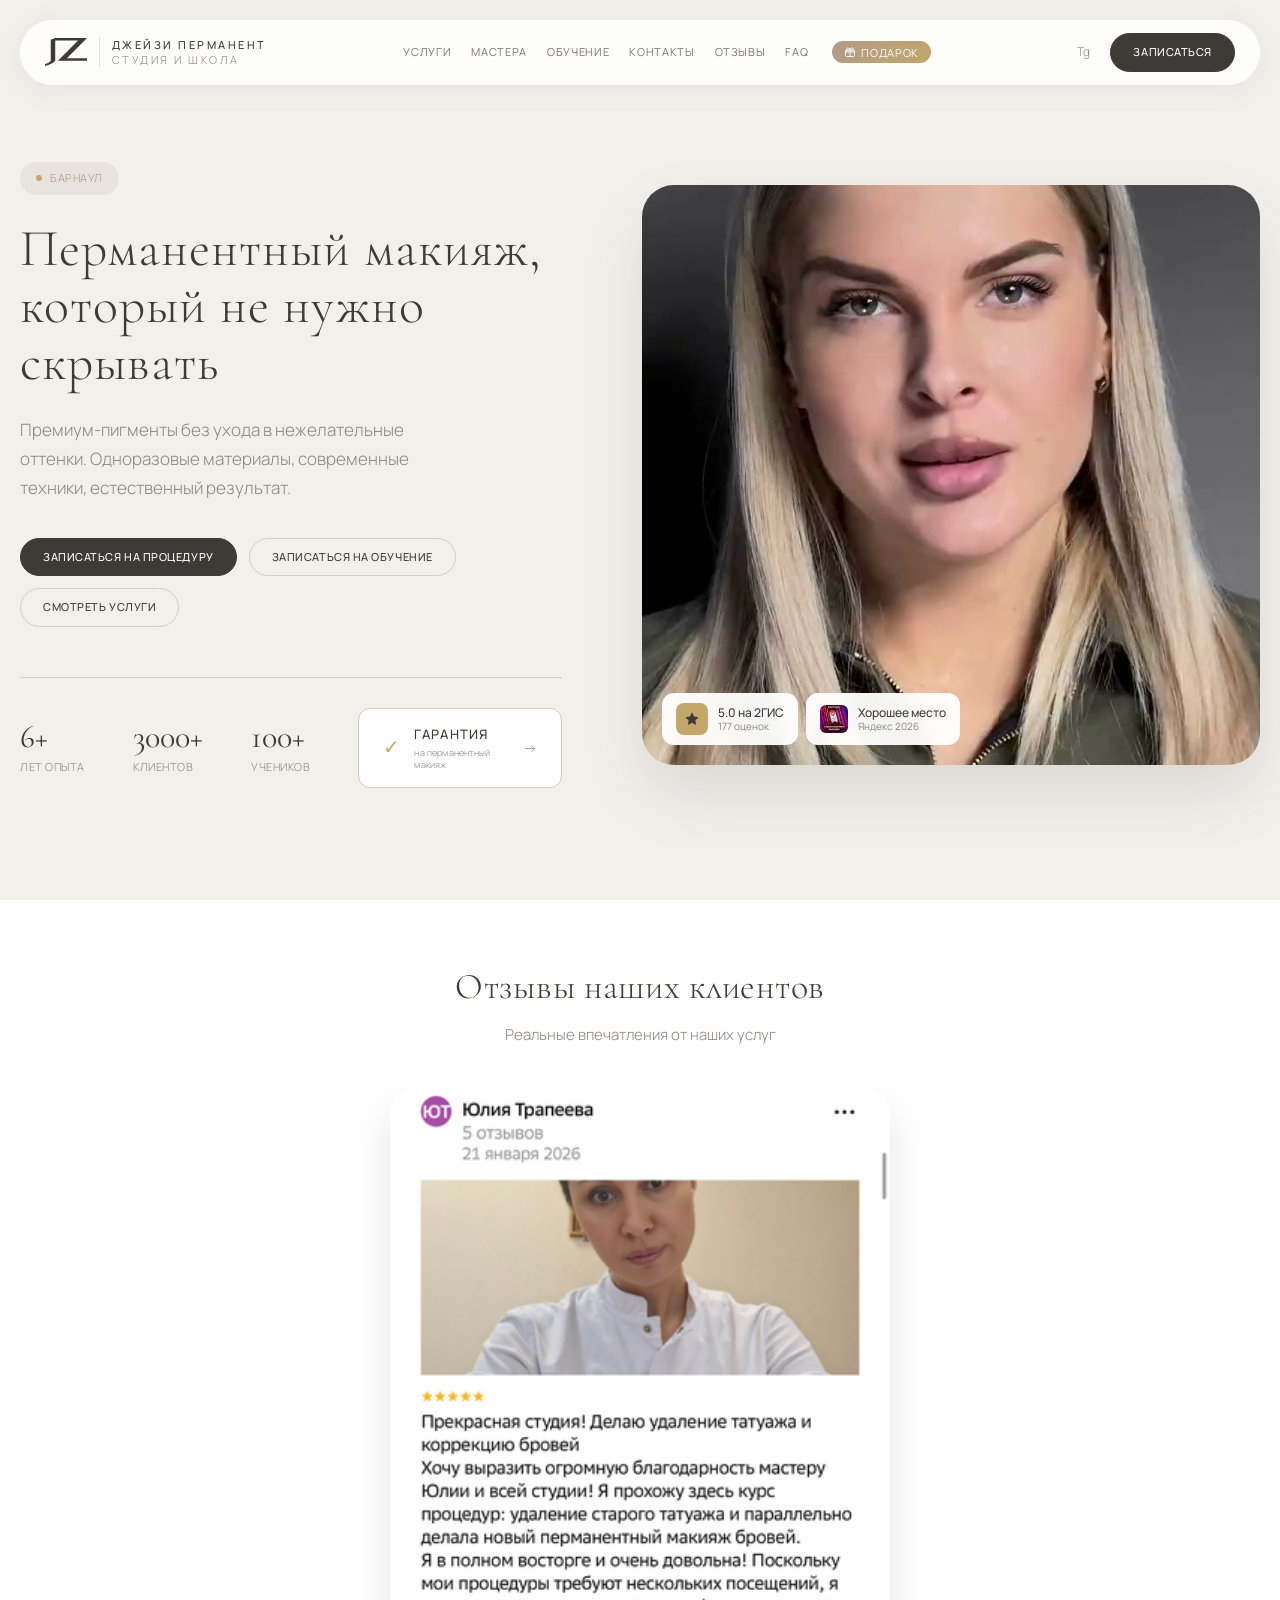
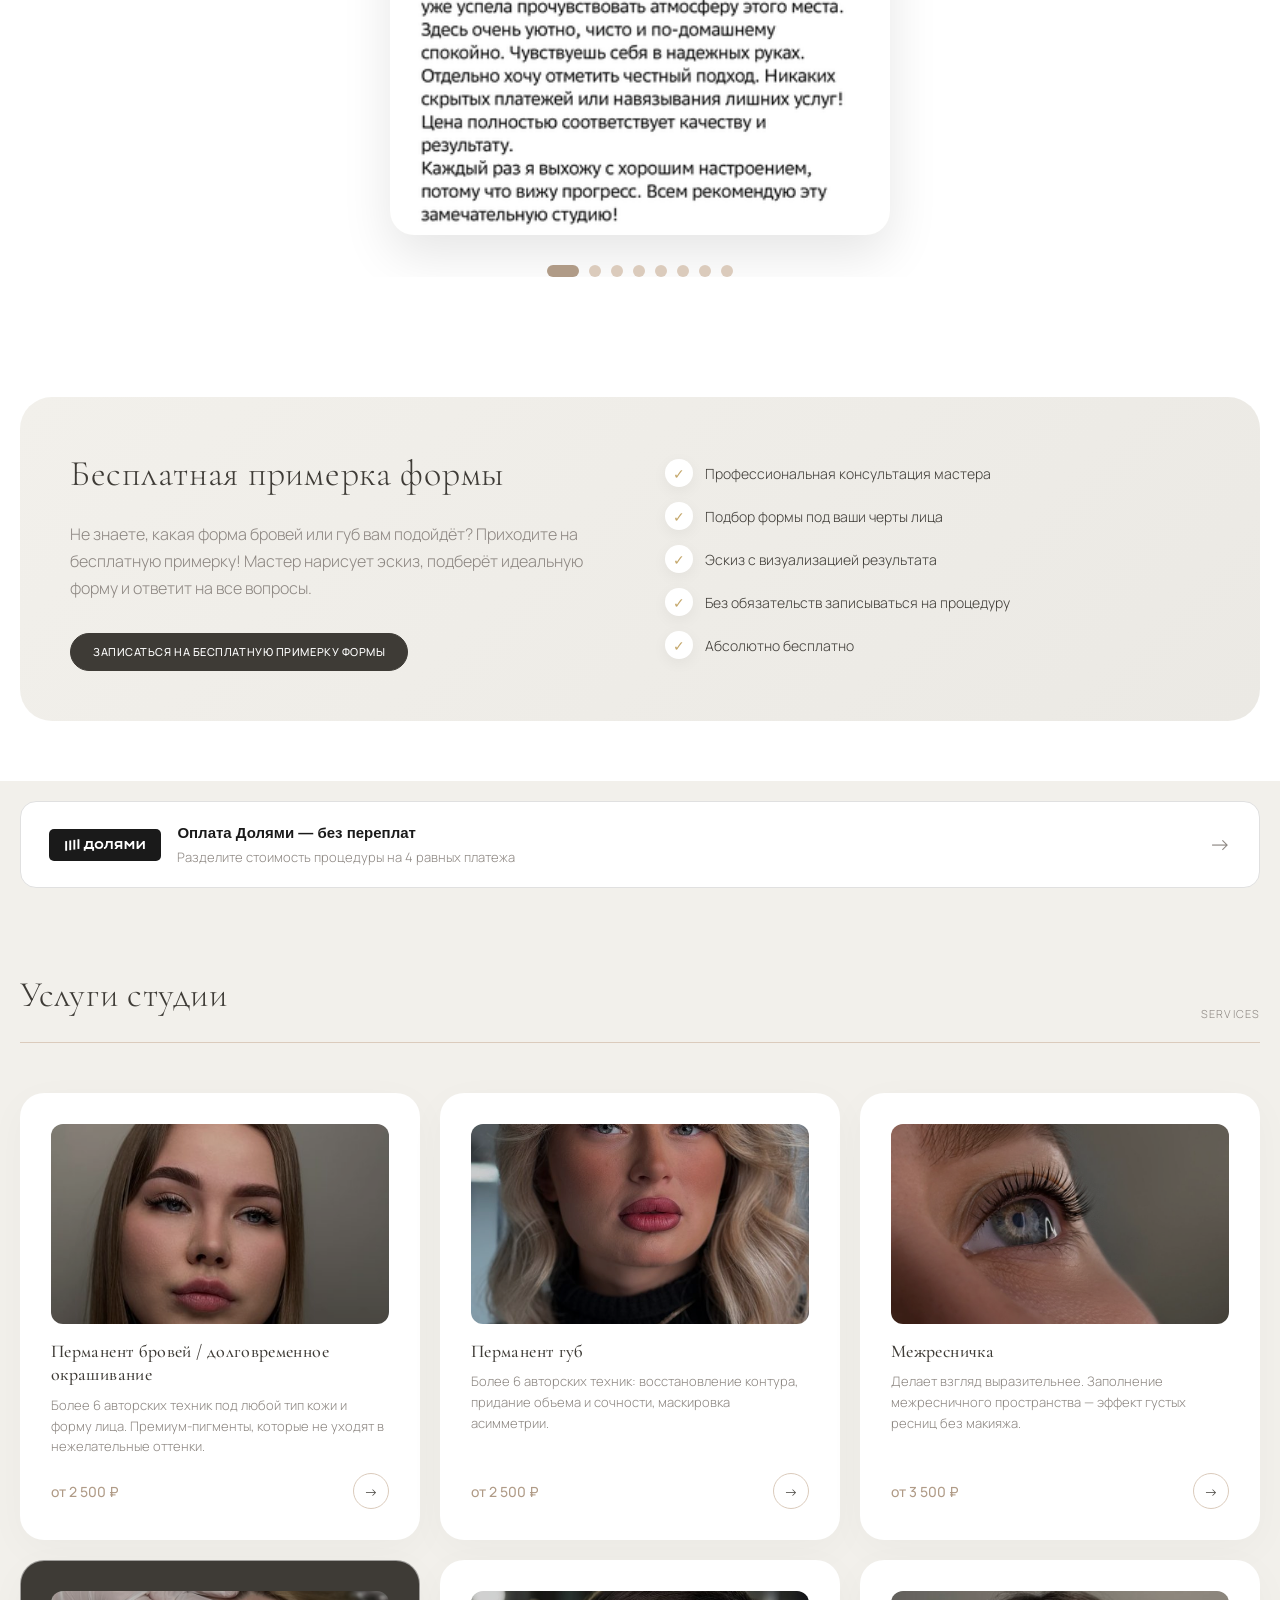
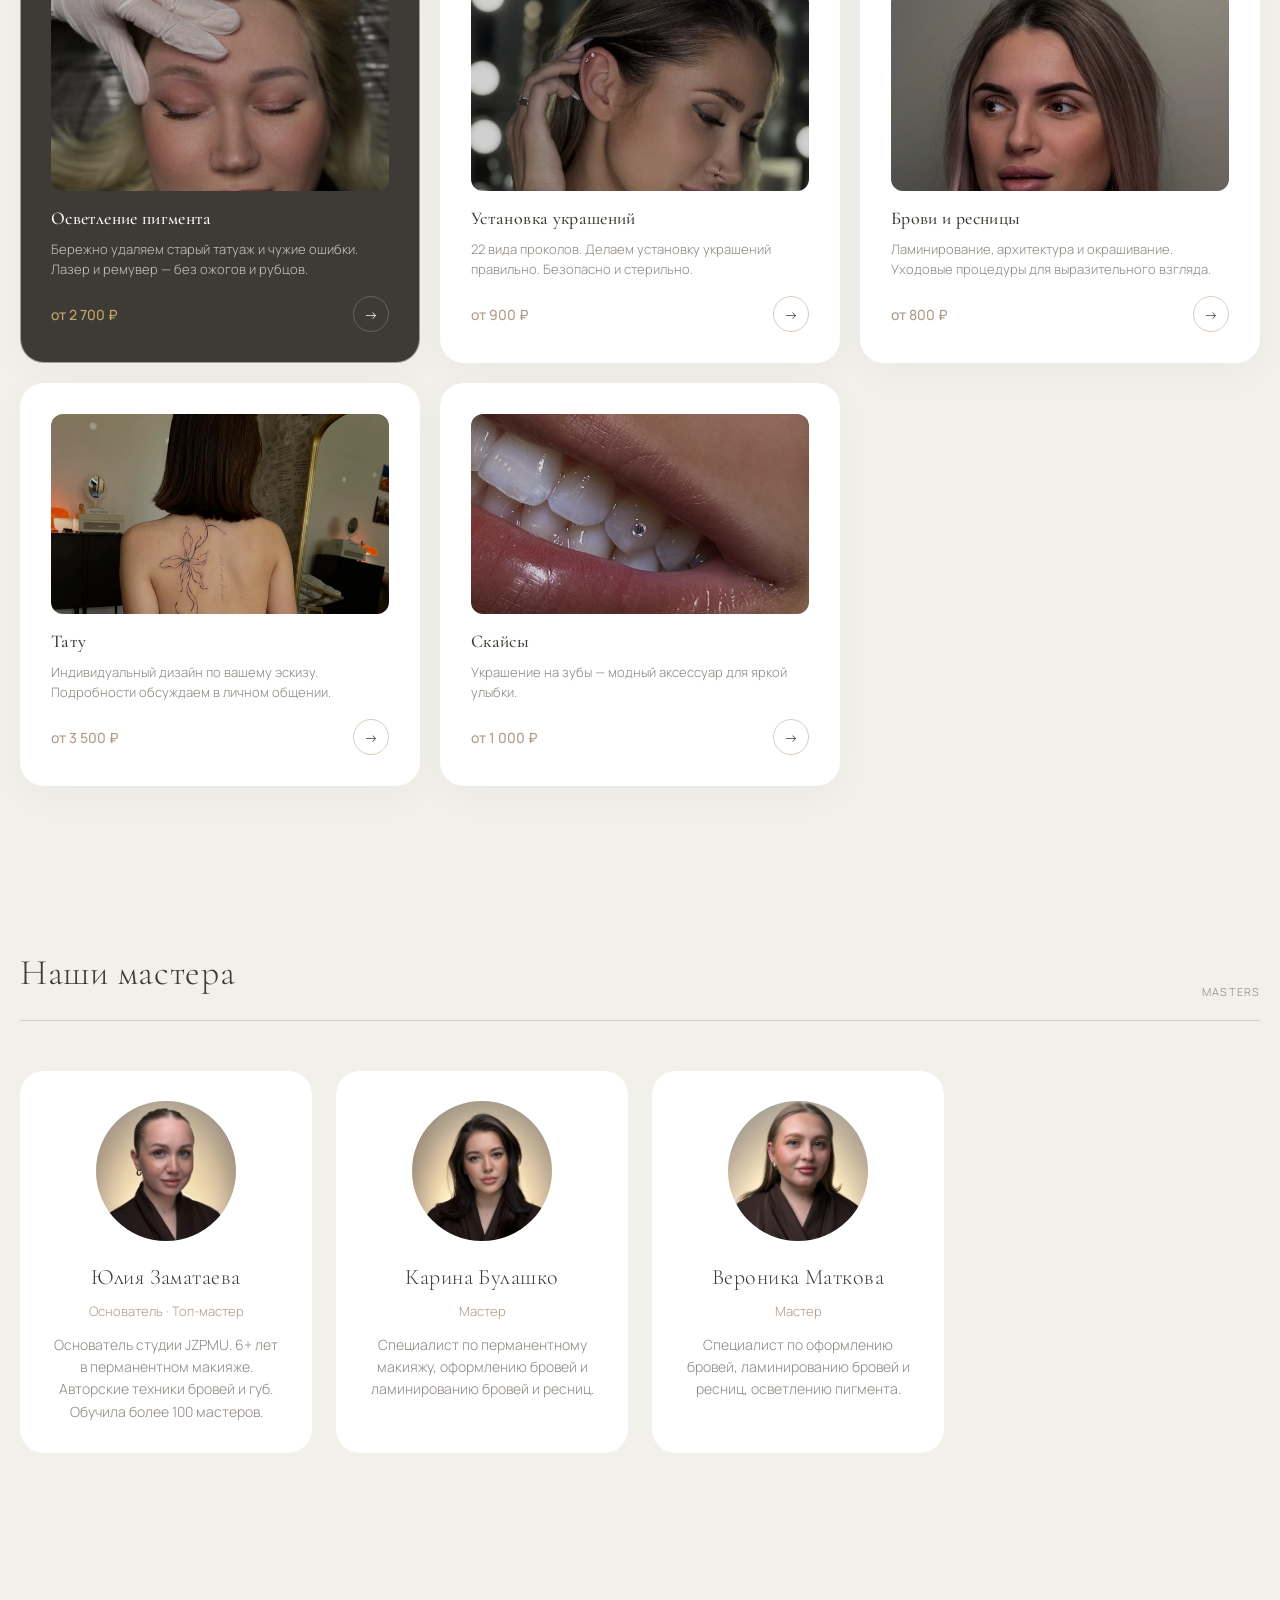
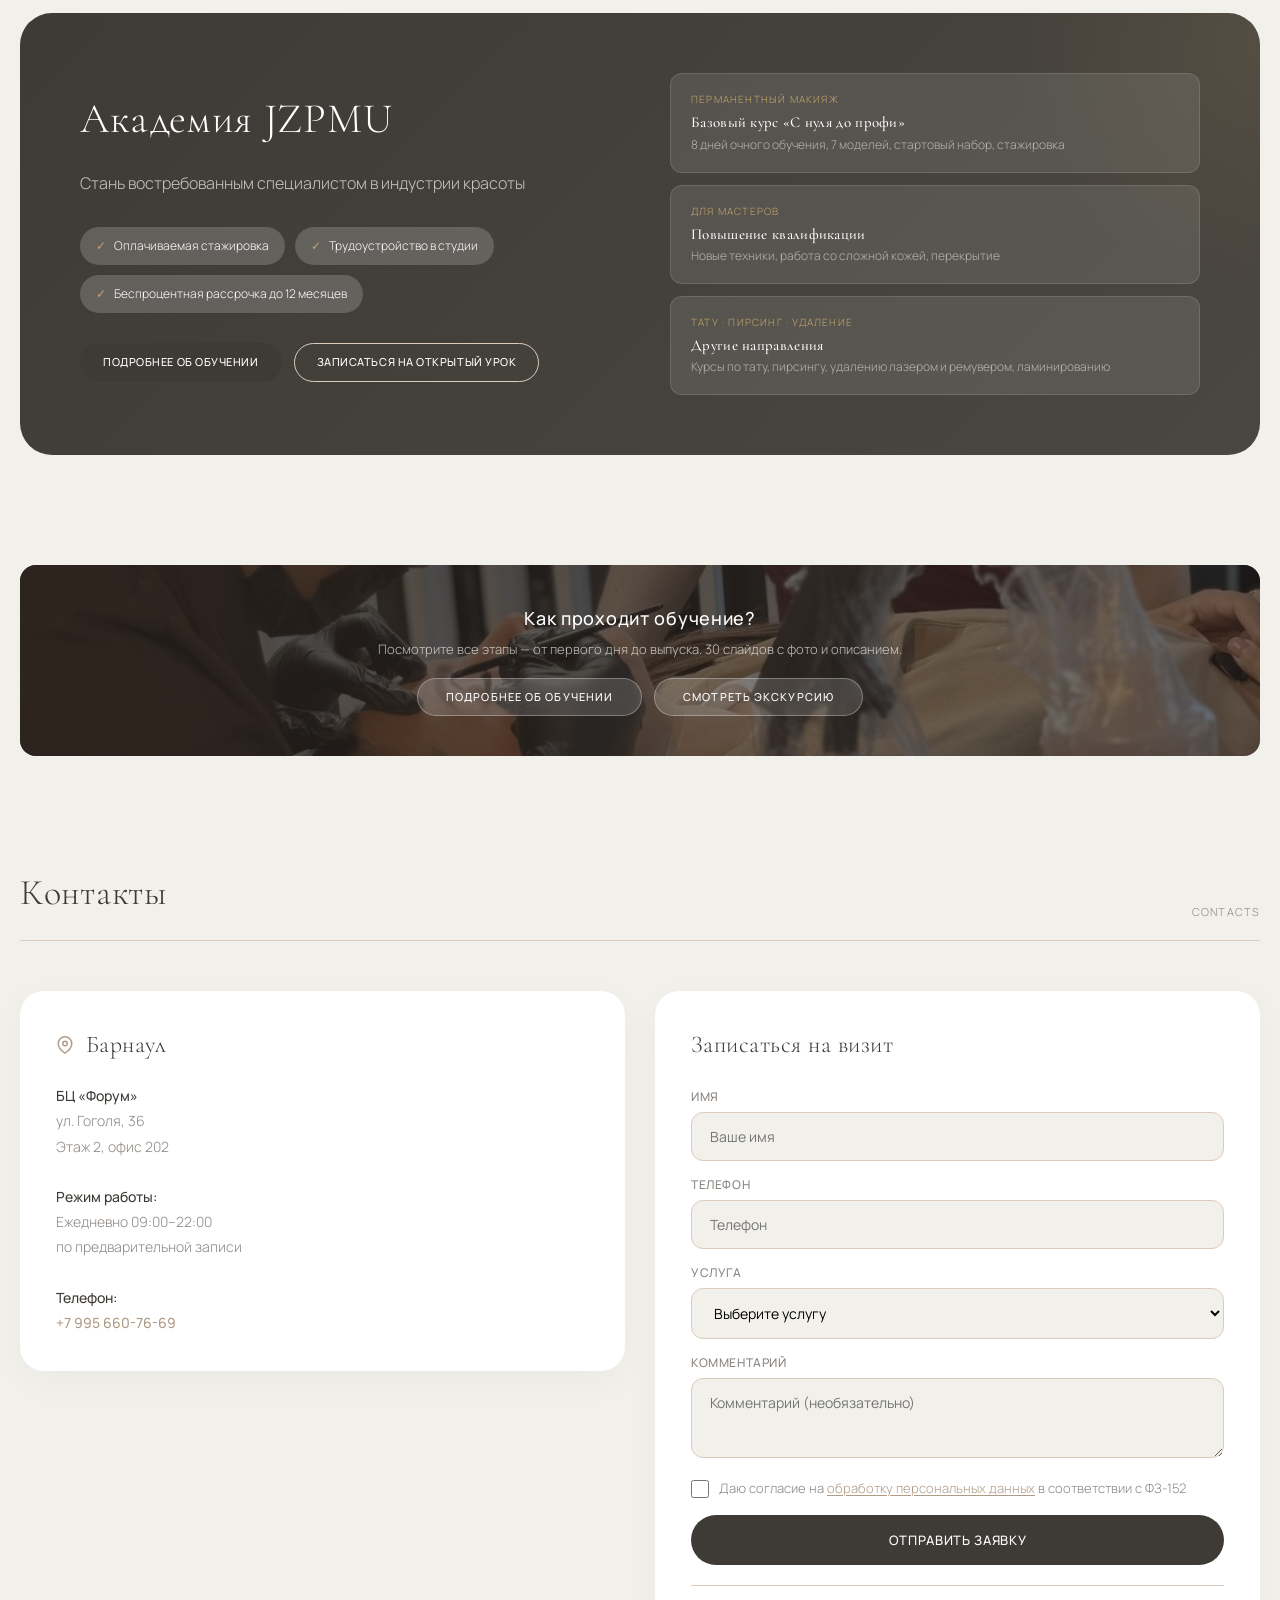
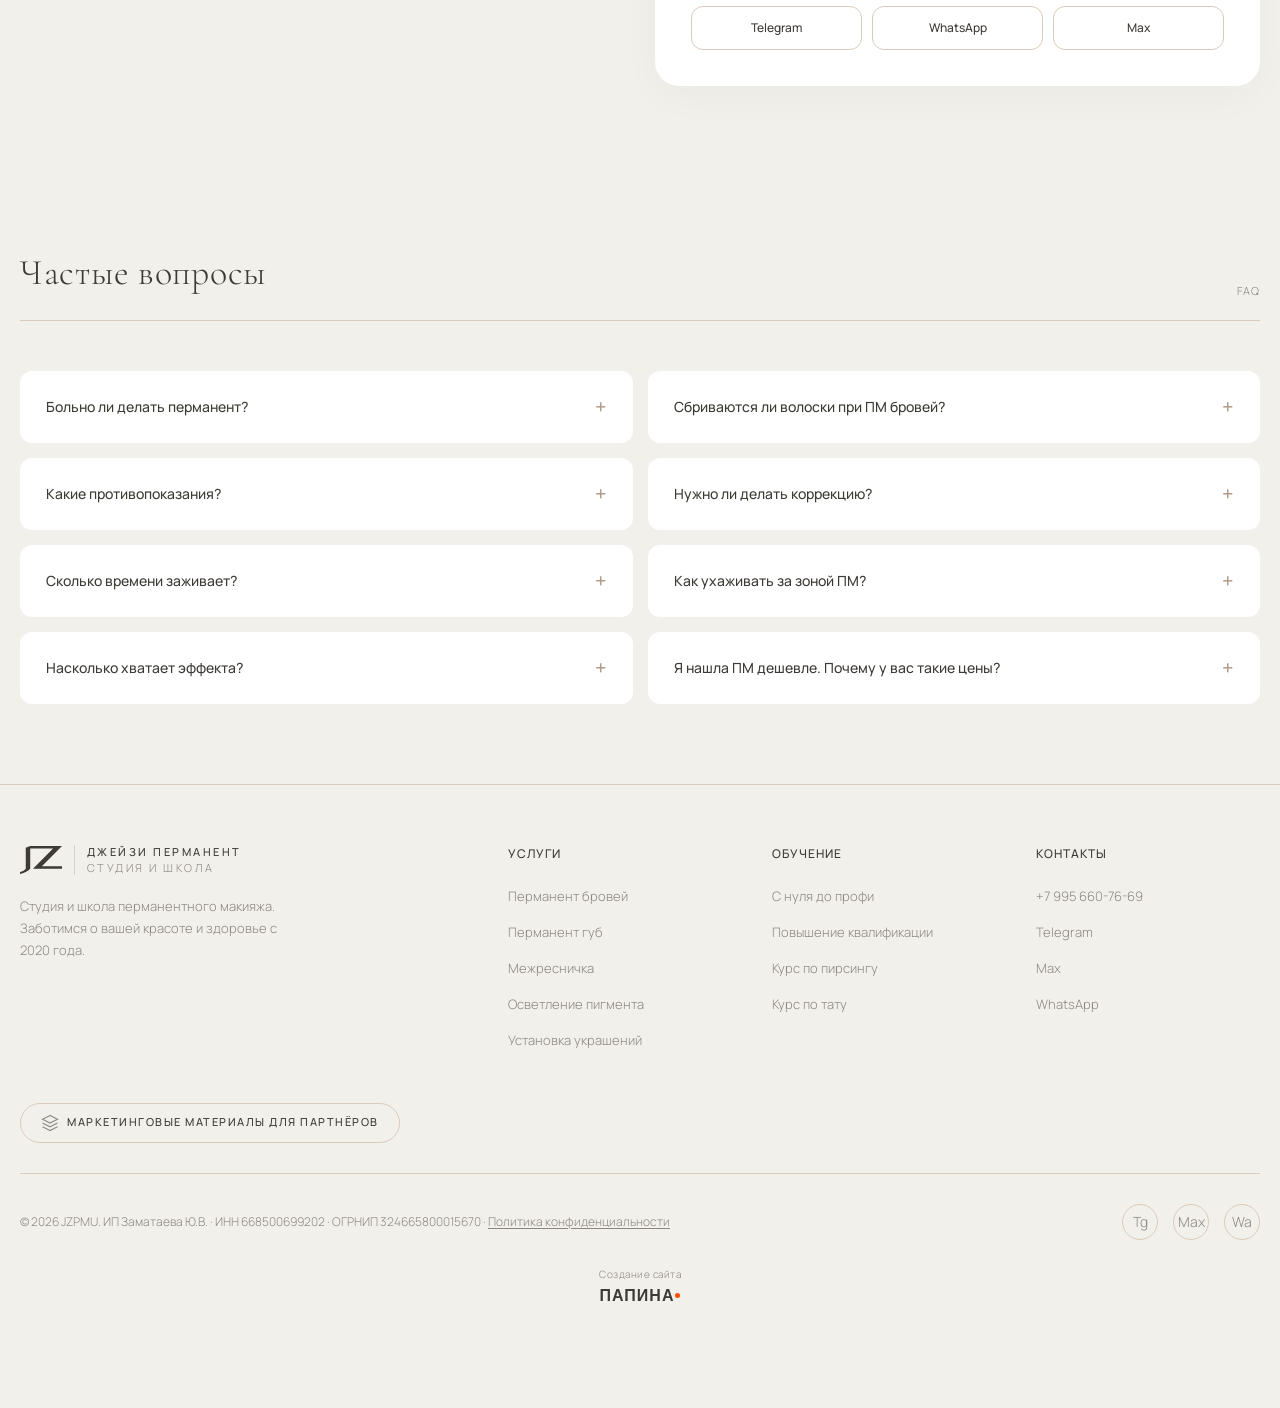
==== commit f24c5010: "Удалена Софья Рябова (уволилась), убран блок «Свидетельство о профессии» Made-with: Cursor" ====
--- a/index.html
+++ b/index.html
@@ -430,12 +430,6 @@
                     <p style="color: var(--text-muted); font-size: 14px; line-height: 1.6;">Специалист по перманентному макияжу, оформлению бровей и ламинированию бровей и ресниц.</p>
                 </div>
                 <div style="background: var(--bg-card); border-radius: var(--radius-box); padding: 30px; text-align: center;">
-                    <img src="./photos/master-sofya.jpg" alt="Рябова Софья" loading="lazy" style="width: 140px; height: 140px; border-radius: 50%; object-fit: cover; margin: 0 auto 20px; display: block;">
-                    <h3 style="font-size: 22px; margin-bottom: 8px;">Софья Рябова</h3>
-                    <p style="color: var(--accent); font-size: 13px; margin-bottom: 12px;">Мастер</p>
-                    <p style="color: var(--text-muted); font-size: 14px; line-height: 1.6;">Специалист по установке украшений с медицинским образованием.</p>
-                </div>
-                <div style="background: var(--bg-card); border-radius: var(--radius-box); padding: 30px; text-align: center;">
                     <img src="./photos/master-veronika.jpg" alt="Вероника Маткова" loading="lazy" style="width: 140px; height: 140px; border-radius: 50%; object-fit: cover; margin: 0 auto 20px; display: block;">
                     <h3 style="font-size: 22px; margin-bottom: 8px;">Вероника Маткова</h3>
                     <p style="color: var(--accent); font-size: 13px; margin-bottom: 12px;">Мастер</p>
@@ -1183,7 +1177,7 @@
                     <p>Пока у нас нет онлайн-оформления Долями, но <strong>напишите нам в Max</strong> — мы поможем оформить оплату Долями в два клика!</p>
                 </div>
 
-                <a href="https://max.ru/id668500699202_biz" target="_blank" class="btn-pill primary" style="display: block; text-align: center; margin-top: 16px; width: 100%;">Написать в Max</a>
+                <a href="https://max.ru/u/f9LHodD0cOLAAaqT882mCdaaWPJ9N4AajNcrzfgKehyu_iHxxquaYCgdXhI" target="_blank" class="btn-pill primary" style="display: block; text-align: center; margin-top: 16px; width: 100%;">Написать в Max</a>
             </div>
         </div>
     </div>
@@ -1193,6 +1187,7 @@
             return n.toString().replace(/\B(?=(\d{3})+(?!\d))/g, '\u00A0');
         }
         function openDolyamiModal(serviceName, price) {
+            ym(108553725, 'reachGoal', 'click_dolyami');
             var payment = price / 4;
             var fp = formatDolyamiPrice(payment);
             document.getElementById('dolyami-service-name').textContent = serviceName || '';
@@ -1529,6 +1524,7 @@
                 });
 
                 if (response.ok) {
+                    ym(108553725, 'reachGoal', 'form_main');
                     btn.textContent = '✓ Заявка отправлена!';
                     btn.style.background = 'var(--accent)';
                     document.getElementById('contactForm').reset();
@@ -1552,6 +1548,18 @@
 
             return false;
         }
+
+        // Яндекс.Метрика: цели на клики
+        document.addEventListener('click', function(e) {
+            var link = e.target.closest('a');
+            if (!link) return;
+            var href = link.getAttribute('href') || '';
+            if (href.indexOf('dkd.su') !== -1) ym(108553725, 'reachGoal', 'click_book');
+            else if (href.indexOf('t.me/') !== -1) ym(108553725, 'reachGoal', 'click_telegram');
+            else if (href.indexOf('wa.me/') !== -1) ym(108553725, 'reachGoal', 'click_whatsapp');
+            else if (href.indexOf('max.ru/') !== -1) ym(108553725, 'reachGoal', 'click_max');
+            else if (href.indexOf('tel:') === 0) ym(108553725, 'reachGoal', 'click_phone');
+        });
     </script>
 
 </body>
